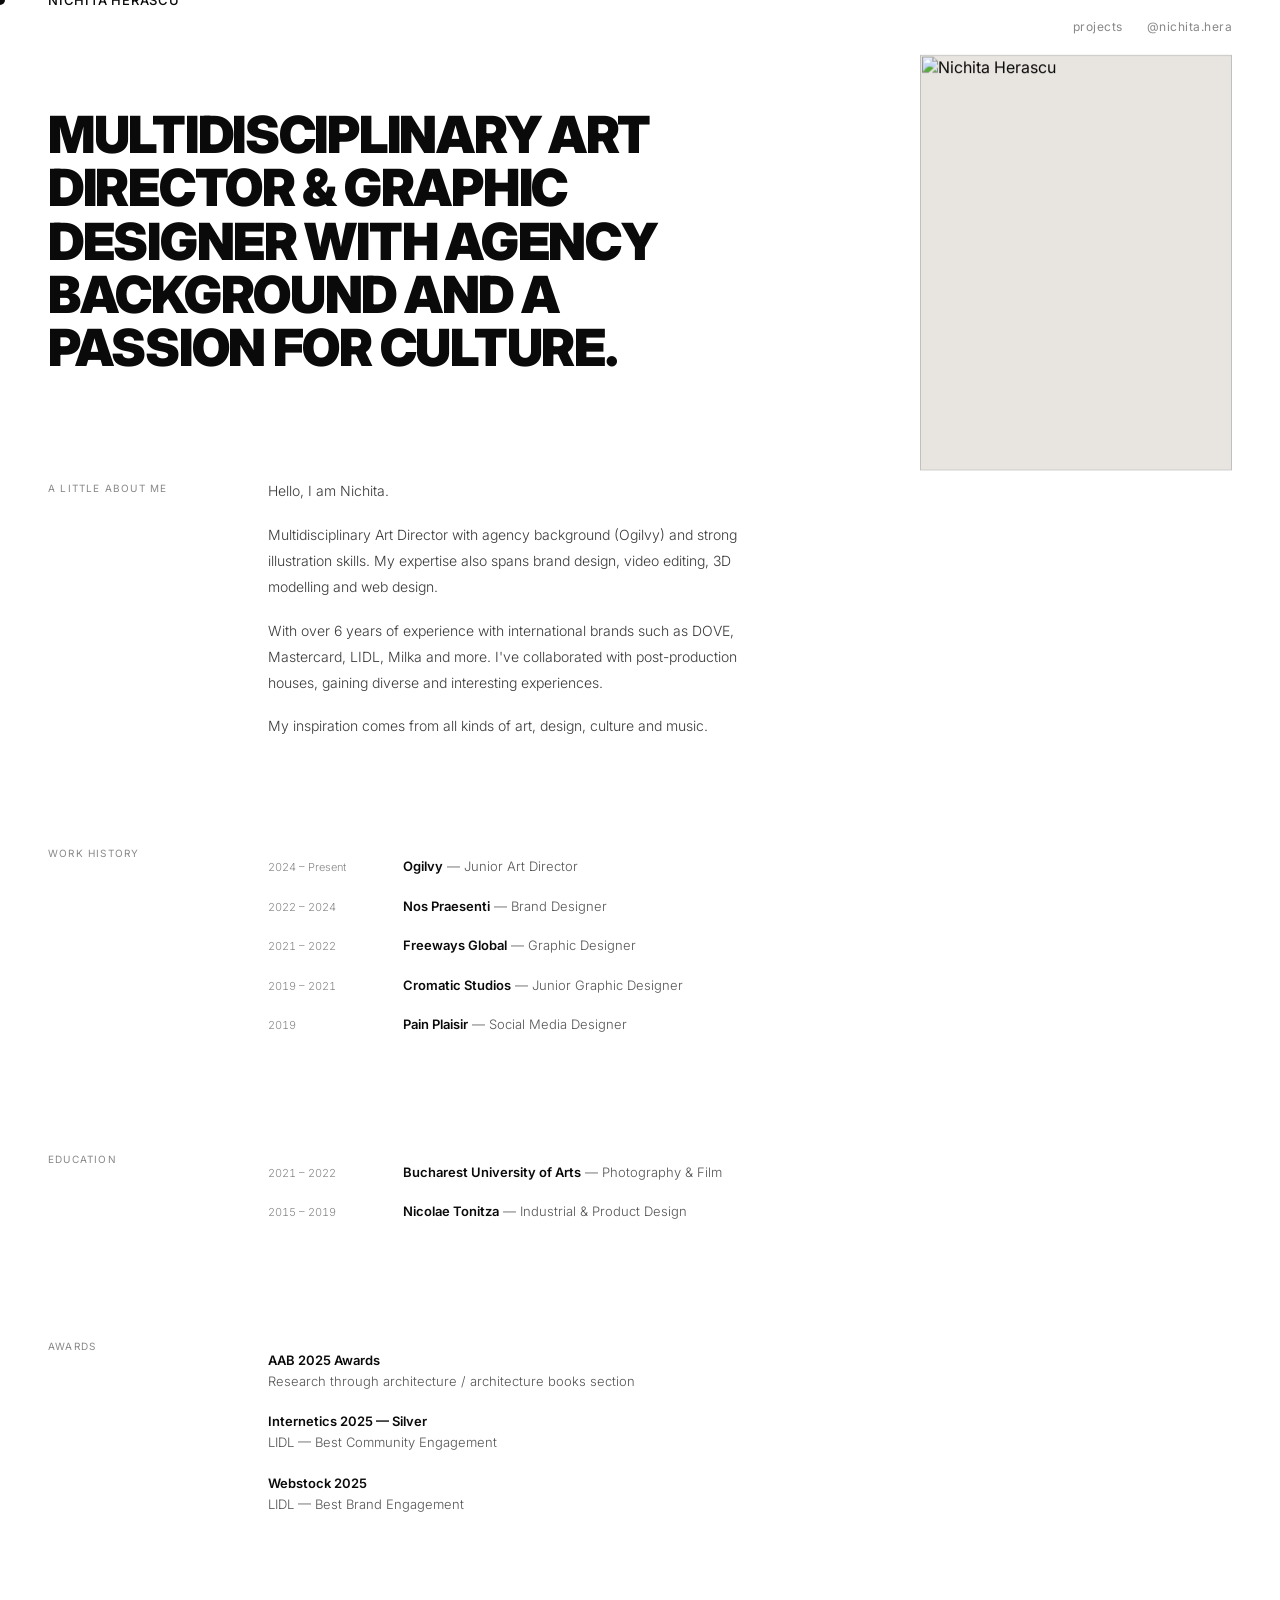
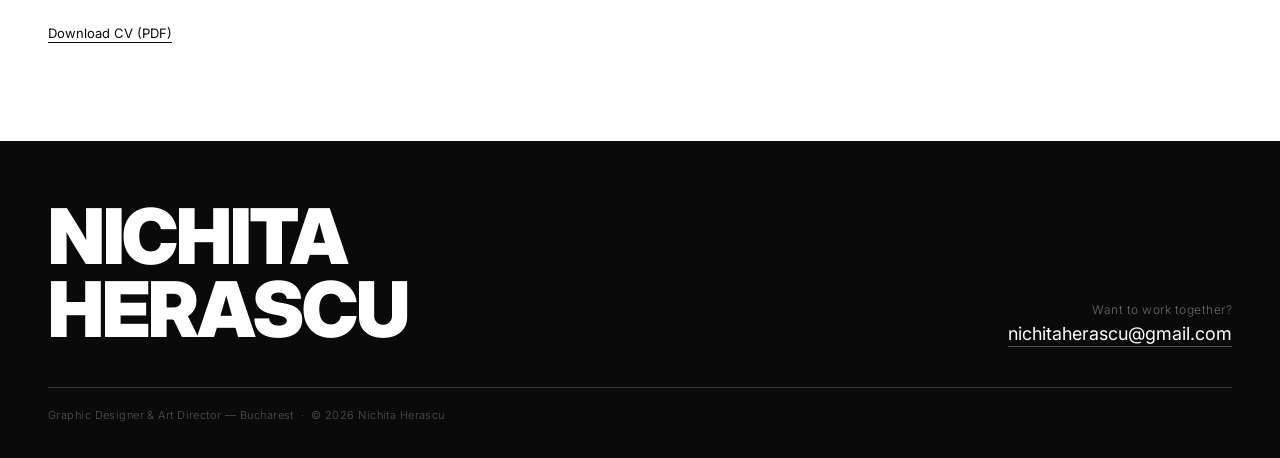
==== about.html @ a0d3afa1 "Contact Page" ====
<html lang="en" data-type="html" data-identifier="a4b5c6d7-e8f9-4a2b-8c3d-1e2f3a4b5c6d" data-title="about.html — Final" data-version="6" width="1200" height="800"><head>
    <meta charset="UTF-8">
    <meta name="viewport" content="width=device-width, initial-scale=1.0">
    <title>CV — Nichita Herascu</title>
    <meta name="description" content="Nichita Herascu — Art Director &amp; Graphic Designer based in Bucharest. Agency background at Ogilvy, with work for Dove, Mastercard, LIDL and Milka.">
    <link rel="preconnect" href="https://fonts.googleapis.com">
    <link rel="preconnect" href="https://fonts.gstatic.com" crossorigin="">
    <link href="https://fonts.googleapis.com/css2?family=Inter:wght@300..900&amp;display=swap" rel="stylesheet">
    <link rel="stylesheet" href="style.css">
    <script src="main.js" defer=""></script>
    <script src="about.js" defer=""></script>
    <style>
        html { background: #fff; }
        html, body { height: auto; overflow-x: hidden; background: #fff; }

        /* ── FONT OVERRIDE ────────────────
           Matches the new Inter-based index.html. If Inter gets
           promoted into style.css sitewide, delete this rule and the
           Google Fonts <link> above. If Nichita wants DM Sans back,
           swap both back — nothing else on this page depends on it. */
        body { font-family: 'Inter', system-ui, -apple-system, sans-serif; }

        /* ── Accessibility ───────────────── */
        .skip-link {
            position: absolute; left: -9999px; top: 0;
            background: var(--black); color: #fff;
            padding: 10px 16px; font-size: 13px; z-index: 200;
        }
        .skip-link:focus { left: 8px; top: 8px; }

        a:focus-visible, .skip-link:focus-visible {
            outline: 2px solid var(--black);
            outline-offset: 3px;
        }

        /* ── Nav ─────────────────────────── */
        .page-nav {
            position: fixed; top: 0; left: 0; right: 0;
            height: 52px; display: flex; align-items: center;
            justify-content: space-between; padding: 0 48px;
            background: #fff; z-index: 100;
        }
        .page-nav-logo {
            font-size: 13px; font-weight: 500; letter-spacing: .06em;
            text-transform: uppercase; color: var(--black);
            text-decoration: none; transition: opacity .2s;
        }
        .page-nav-logo:hover { opacity: .45; }
        .page-nav-right { display: flex; align-items: center; gap: 24px; }
        .page-nav-link {
            font-size: 12px; font-weight: 400; color: var(--gray);
            text-decoration: none; letter-spacing: .04em; transition: color .2s;
        }
        .page-nav-link:hover { color: var(--black); }
        .page-nav-ig {
            font-size: 12px; font-weight: 400; color: var(--gray);
            text-decoration: none; letter-spacing: .04em; transition: color .2s;
        }
        .page-nav-ig:hover { color: var(--black); }

        /* ── Layout ──────────────────────── */
        /* align-items: stretch is REQUIRED — the photo column must
           inherit the wrapper's full height or position: sticky on
           .photo-sticky has no track to travel along. */
        .about-wrap { padding-top: 52px; display: flex; align-items: stretch; }
        .about-main { flex: 1; min-width: 0; padding: 0 48px 100px; }

        /* ── Sticky photo ────────────────── */
        /* Was position: fixed — reverted to sticky so it (a) stops at
           the end of .about-wrap instead of floating over the footer,
           and (b) matches the .photo-sticky selector in about.js. */
        .about-photo-col {
            width: 360px; flex-shrink: 0;
            padding: 20px 48px 0 0;
        }
        .photo-sticky {
            position: sticky; top: 72px;
            width: 100%; will-change: transform;
        }
        .about-img {
            width: 100%; display: block;
            aspect-ratio: 3 / 4; object-fit: cover; object-position: top;
            background: #e8e4df;
        }

        /* ── Print-only contact header ───── */
        .print-head { display: none; }

        /* ── Hero ────────────────────────── */
        .about-hero { padding: 56px 0 52px; max-width: 680px; }
        .about-hero h1 {
            font-size: clamp(28px, 4vw, 54px); font-weight: 900;
            text-transform: uppercase; letter-spacing: -.025em;
            line-height: 1.04; color: var(--black);
        }

        /* ── Sections ────────────────────── */
        .a-section {
            display: grid; grid-template-columns: 180px 1fr;
            gap: 40px; padding: 52px 0;
            max-width: 700px;
        }
        .a-label {
            font-size: 10px; font-weight: 400; letter-spacing: .12em;
            text-transform: uppercase; color: var(--gray);
            padding-top: 4px; margin: 0;
        }
        .a-body p {
            font-size: 14px; font-weight: 300; color: #3a3a3a;
            line-height: 1.85; margin-bottom: 18px; max-width: 520px;
        }
        .a-body p:last-child { margin-bottom: 0; }

        /* ── History items ───────────────── */
        .hist-list { margin: 4px 0 0; padding: 0; list-style: none; }
        .hist-item {
            display: flex; gap: 20px; padding: 10px 0;
            font-size: 13px; font-weight: 300; color: var(--black);
            line-height: 1.5; align-items: baseline;
        }
        .hist-date {
            font-size: 11px; color: var(--gray);
            min-width: 115px; flex-shrink: 0;
            font-variant-numeric: tabular-nums;
        }
        .hist-detail strong { font-weight: 600; }
        .hist-detail .hist-role { color: #555; }

        /* ── Awards ──────────────────────── */
        .award-item {
            padding: 10px 0; font-size: 13px;
            font-weight: 300; color: var(--black); line-height: 1.6;
        }
        .award-item strong { font-weight: 600; display: block; }
        .award-item span { color: #555; }

        /* ── CV link ─────────────────────── */
        .cv-wrap { padding: 48px 0 0; max-width: 700px; }
        .cv-link {
            font-size: 13px; font-weight: 400; color: var(--black);
            text-decoration: underline; text-underline-offset: 4px; transition: opacity .2s;
        }
        .cv-link:hover { opacity: .5; }


        /* ═══════════════════════════════════
           RESPONSIVE
        ═══════════════════════════════════ */

        /* ── Tablet (≤ 1024px) ───────────── */
        @media (max-width: 1024px) {
            .about-main { padding: 0 32px 80px; }
            .about-photo-col { width: 300px; padding: 20px 32px 0 0; }
            .page-nav { padding: 0 32px; }
        }

        /* ── Mobile (≤ 768px) ────────────── */
        @media (max-width: 768px) {

            .page-nav { padding: 0 20px; }
            .page-nav-right { gap: 16px; }

            /* Hide portrait — too complex in single-column flow */
            .about-photo-col { display: none; }

            /* Stack to single column */
            .about-wrap { flex-direction: column; }
            .about-main { padding: 0 20px 72px; }

            /* Hero */
            .about-hero {
                padding: 36px 0 32px;
            }

            /* Sections: single column, label above body */
            .a-section {
                grid-template-columns: 1fr;
                gap: 10px;
                padding: 36px 0;
            }

            /* ── Body text: 16px minimum ── */
            .a-body p {
                font-size: 1rem;         /* 16px */
                line-height: 1.75;
                max-width: 100%;
            }

            .hist-item {
                font-size: 1rem;         /* 16px */
                gap: 14px;
                flex-wrap: wrap;
            }

            .award-item {
                font-size: 1rem;         /* 16px */
                padding: 12px 0;
            }

            .cv-link {
                font-size: 1rem;         /* 16px */
            }

            /* UI labels — secondary, fine below 16px */
            .hist-date  { font-size: 0.8125rem; min-width: 90px; } /* 13px */
            .a-label    { font-size: 0.6875rem; }                   /* 11px */
        }

        /* ── Small phones (≤ 480px) ──────── */
        @media (max-width: 480px) {
            .hist-item  { flex-direction: column; gap: 2px; }
            .hist-date  { min-width: unset; }
        }

        /* ── Reduced motion ──────────────── */
        @media (prefers-reduced-motion: reduce) {
            .photo-sticky { transform: none !important; }
            * { transition-duration: .01ms !important; }
        }


        /* ═══════════════════════════════════
           PRINT — it's a CV, people will ⌘P it
        ═══════════════════════════════════ */
        @media print {
            .page-nav, .site-footer, #cursor,
            .about-photo-col, .skip-link, .cv-wrap { display: none !important; }

            html, body { background: #fff; color: #000; }

            .about-wrap { display: block; padding-top: 0; }
            .about-main { padding: 0; }

            .print-head {
                display: block; margin: 0 0 20pt;
                padding-bottom: 10pt; border-bottom: 1px solid #000;
            }
            .print-head strong {
                display: block; font-size: 15pt;
                font-weight: 700; letter-spacing: -.01em;
            }
            .print-head span {
                display: block; font-size: 9.5pt;
                color: #333; margin-top: 3pt;
            }

            .about-hero { padding: 0 0 20pt; max-width: none; }
            .about-hero h1 { font-size: 19pt; line-height: 1.2; }

            .a-section {
                grid-template-columns: 100pt 1fr; gap: 18pt;
                padding: 12pt 0; max-width: none;
                break-inside: avoid; page-break-inside: avoid;
            }
            .a-label { font-size: 8pt; color: #555; }
            .a-body p, .hist-item, .award-item {
                font-size: 10pt; color: #000; line-height: 1.5;
            }
            .hist-date { color: #555; }
            a { color: #000; text-decoration: none; }
        }
    </style>
</head>
<body>

    <a href="#main" class="skip-link">Skip to content</a>

    <div id="cursor"></div>

    <nav class="page-nav">
        <a href="index.html" class="page-nav-logo">Nichita Herascu</a>
        <div class="page-nav-right">
            <a href="index.html" class="page-nav-link">projects</a>
            <a href="https://instagram.com/nichita.hera" target="_blank" rel="noopener noreferrer" class="page-nav-ig">@nichita.hera</a>
        </div>
    </nav>

    <div class="about-wrap">
        <main class="about-main" id="main">

            <p class="print-head">
                <strong>Nichita Herascu</strong>
                <span>Art Director &amp; Graphic Designer — Bucharest</span>
                <span>nichitaherascu@gmail.com &nbsp;·&nbsp; instagram.com/nichita.hera</span>
            </p>

            <div class="about-hero">
                <h1>Multidisciplinary art director &amp; graphic designer with agency background and a passion for culture.</h1>
            </div>

            <section class="a-section">
                <h2 class="a-label">A Little About Me</h2>
                <div class="a-body">
                    <p>Hello, I am Nichita.</p>
                    <p>Multidisciplinary Art Director with agency background (Ogilvy) and strong illustration skills. My expertise also spans brand design, video editing, 3D modelling and web design.</p>
                    <p>With over 6 years of experience with international brands such as DOVE, Mastercard, LIDL, Milka and more. I've collaborated with post-production houses, gaining diverse and interesting experiences.</p>
                    <p>My inspiration comes from all kinds of art, design, culture and music.</p>
                </div>
            </section>

            <section class="a-section">
                <h2 class="a-label">Work History</h2>
                <div class="a-body">
                    <ul class="hist-list">
                        <li class="hist-item"><span class="hist-date">2024 – Present</span><span class="hist-detail"><strong>Ogilvy</strong><span class="hist-role"> — Junior Art Director</span></span></li>
                        <li class="hist-item"><span class="hist-date">2022 – 2024</span><span class="hist-detail"><strong>Nos Praesenti</strong><span class="hist-role"> — Brand Designer</span></span></li>
                        <li class="hist-item"><span class="hist-date">2021 – 2022</span><span class="hist-detail"><strong>Freeways Global</strong><span class="hist-role"> — Graphic Designer</span></span></li>
                        <li class="hist-item"><span class="hist-date">2019 – 2021</span><span class="hist-detail"><strong>Cromatic Studios</strong><span class="hist-role"> — Junior Graphic Designer</span></span></li>
                        <li class="hist-item"><span class="hist-date">2019</span><span class="hist-detail"><strong>Pain Plaisir</strong><span class="hist-role"> — Social Media Designer</span></span></li>
                    </ul>
                </div>
            </section>

            <section class="a-section">
                <h2 class="a-label">Education</h2>
                <div class="a-body">
                    <ul class="hist-list">
                        <li class="hist-item"><span class="hist-date">2021 – 2022</span><span class="hist-detail"><strong>Bucharest University of Arts</strong><span class="hist-role"> — Photography &amp; Film</span></span></li>
                        <li class="hist-item"><span class="hist-date">2015 – 2019</span><span class="hist-detail"><strong>Nicolae Tonitza</strong><span class="hist-role"> — Industrial &amp; Product Design</span></span></li>
                    </ul>
                </div>
            </section>

            <section class="a-section">
                <h2 class="a-label">Awards</h2>
                <div class="a-body">
                    <ul class="hist-list">
                        <li class="award-item"><strong>AAB 2025 Awards</strong><span>Research through architecture / architecture books section</span></li>
                        <li class="award-item"><strong>Internetics 2025 — Silver</strong><span>LIDL — Best Community Engagement</span></li>
                        <li class="award-item"><strong>Webstock 2025</strong><span>LIDL — Best Brand Engagement</span></li>
                    </ul>
                </div>
            </section>

            <div class="cv-wrap">
                <a href="images/cv.pdf" class="cv-link" target="_blank" rel="noopener noreferrer">Download CV (PDF)</a>
            </div>

        </main>

        <div class="about-photo-col">
            <div class="photo-sticky" id="about-photo">
                <img data-src="Editorial portrait of a young man in his mid-twenties with short dark hair and a calm, direct gaze, seated against a plain warm off-white wall, wearing a simple dark shirt, soft natural window light from the left, shot on medium format, vertical 3:4 crop, in a restrained minimalist editorial style" alt="Nichita Herascu" class="about-img" width="312" height="416">
            </div>
        </div>
    </div>

    <footer class="site-footer">
        <div class="footer-top">
            <h2 class="footer-name">Nichita<br>Herascu</h2>
            <div class="footer-contact">
                <p class="footer-cta-text">Want to work together?</p>
                <a href="mailto:nichitaherascu@gmail.com" class="footer-email">nichitaherascu@gmail.com</a>
            </div>
        </div>
        <div class="footer-bottom">
            <p class="footer-copy">Graphic Designer &amp; Art Director — Bucharest &nbsp;·&nbsp; © 2026 Nichita Herascu</p>
        </div>
    </footer>


</body></html>
---- style.css ----
/* ═══════════════════════════════════════════════
   style.css — Nichita Herascu Portfolio
   Shared base styles & CSS custom properties
═══════════════════════════════════════════════ */

/* ── 1. Variables ────────────────────────────── */
:root {
    --black : #0a0a0a;
    --white : #ffffff;
    --gray  : #888888;
    --dim   : #333333;
    --red   : #cc2200;
    --pad   : 48px;
}

/* ── 2. Reset ────────────────────────────────── */
*, *::before, *::after {
    box-sizing: border-box;
    margin: 0;
    padding: 0;
}

html {
    -webkit-font-smoothing: antialiased;
    -moz-osx-font-smoothing: grayscale;
}

body {
    font-family: 'Inter', system-ui, sans-serif;
    background: var(--white);
    color: var(--black);
    opacity: 0;
    transition: opacity .32s ease;
}

a      { color: inherit; text-decoration: none; }
ul, ol { list-style: none; }
img    { display: block; max-width: 100%; }
button { font: inherit; background: none; border: none; }

/* ── 3. Custom cursor ────────────────────────── */
* { cursor: none !important; }

#cursor {
    position: fixed;
    top: 0; left: 0;
    width: 10px; height: 10px;
    background: var(--black);
    border-radius: 50%;
    pointer-events: none;
    z-index: 9999;
    transform: translate(-50%, -50%);
    transition:
      width      .25s ease,
      height     .25s ease,
      background .25s ease,
      border     .25s ease;
}

#cursor.hovered {
    width: 36px; height: 36px;
    background: transparent;
    border: 1.5px solid var(--black);
}

body.dark-slide #cursor         { background: var(--white); }
body.dark-slide #cursor.hovered { background: transparent; border-color: var(--white); }

/* ── 4. Entrance animations  [data-anim] ─────── */
[data-anim] {
    opacity: 0;
    transform: translateY(10px);
    transition: opacity .5s ease, transform .5s ease;
}
[data-anim].in {
    opacity: 1;
    transform: translateY(0);
}

/* ── 5. Logo mark (handwritten signature) ────── */
.nav-logo,
.page-nav-logo {
    display: inline-flex;
    align-items: center;
    line-height: 0;
    align-self: flex-start;
}

.nav-logo img,
.page-nav-logo img {
    width: auto;
    display: block;
    transition: opacity .2s ease, filter .3s ease;
}

.nav-logo img      { height: 32px; }
.page-nav-logo img { height: 16px; }

.nav-logo:hover img,
.page-nav-logo:hover img { opacity: .45; }

body.dark-slide .nav-logo img,
body.dark-slide .page-nav-logo img { filter: invert(1); }

/* ── 6. Footer ───────────────────────────────── */
.site-footer {
    background: var(--black);
    padding: 60px var(--pad) 36px;
    color: var(--white);
}

.footer-top {
    display: flex;
    justify-content: space-between;
    align-items: flex-end;
    padding-bottom: 40px;
    border-bottom: 1px solid var(--dim);
}

.footer-name {
    font-size: clamp(36px, 6vw, 80px);
    font-weight: 900;
    letter-spacing: -.03em;
    line-height: .95;
    text-transform: uppercase;
}

.footer-contact {
    display: flex;
    flex-direction: column;
    align-items: flex-end;
    gap: 6px;
}

.footer-cta-text {
    font-size: 12px;
    font-weight: 300;
    color: rgba(255,255,255,.4);
    letter-spacing: .04em;
}

.footer-email {
    font-size: 18px;
    font-weight: 400;
    color: var(--white);
    border-bottom: 1px solid rgba(255,255,255,.3);
    padding-bottom: 2px;
    transition: opacity .2s;
}
.footer-email:hover { opacity: .6; }

.footer-bottom { padding-top: 20px; }

.footer-copy {
    font-size: 11px;
    font-weight: 300;
    color: rgba(255,255,255,.3);
    letter-spacing: .04em;
}

/* ── 7. Responsive ───────────────────────────── */
@media (max-width: 768px) {
    :root { --pad: 20px; }

    .nav-logo img      { height: 28px; }
    .page-nav-logo img { height: 14px; }

    .site-footer { padding: 40px 20px 28px; }

    .footer-top {
      flex-direction: column;
      align-items: flex-start;
      gap: 20px;
      padding-bottom: 28px;
    }

    .footer-contact { align-items: flex-start; }

    .footer-email { font-size: 1rem; }
}
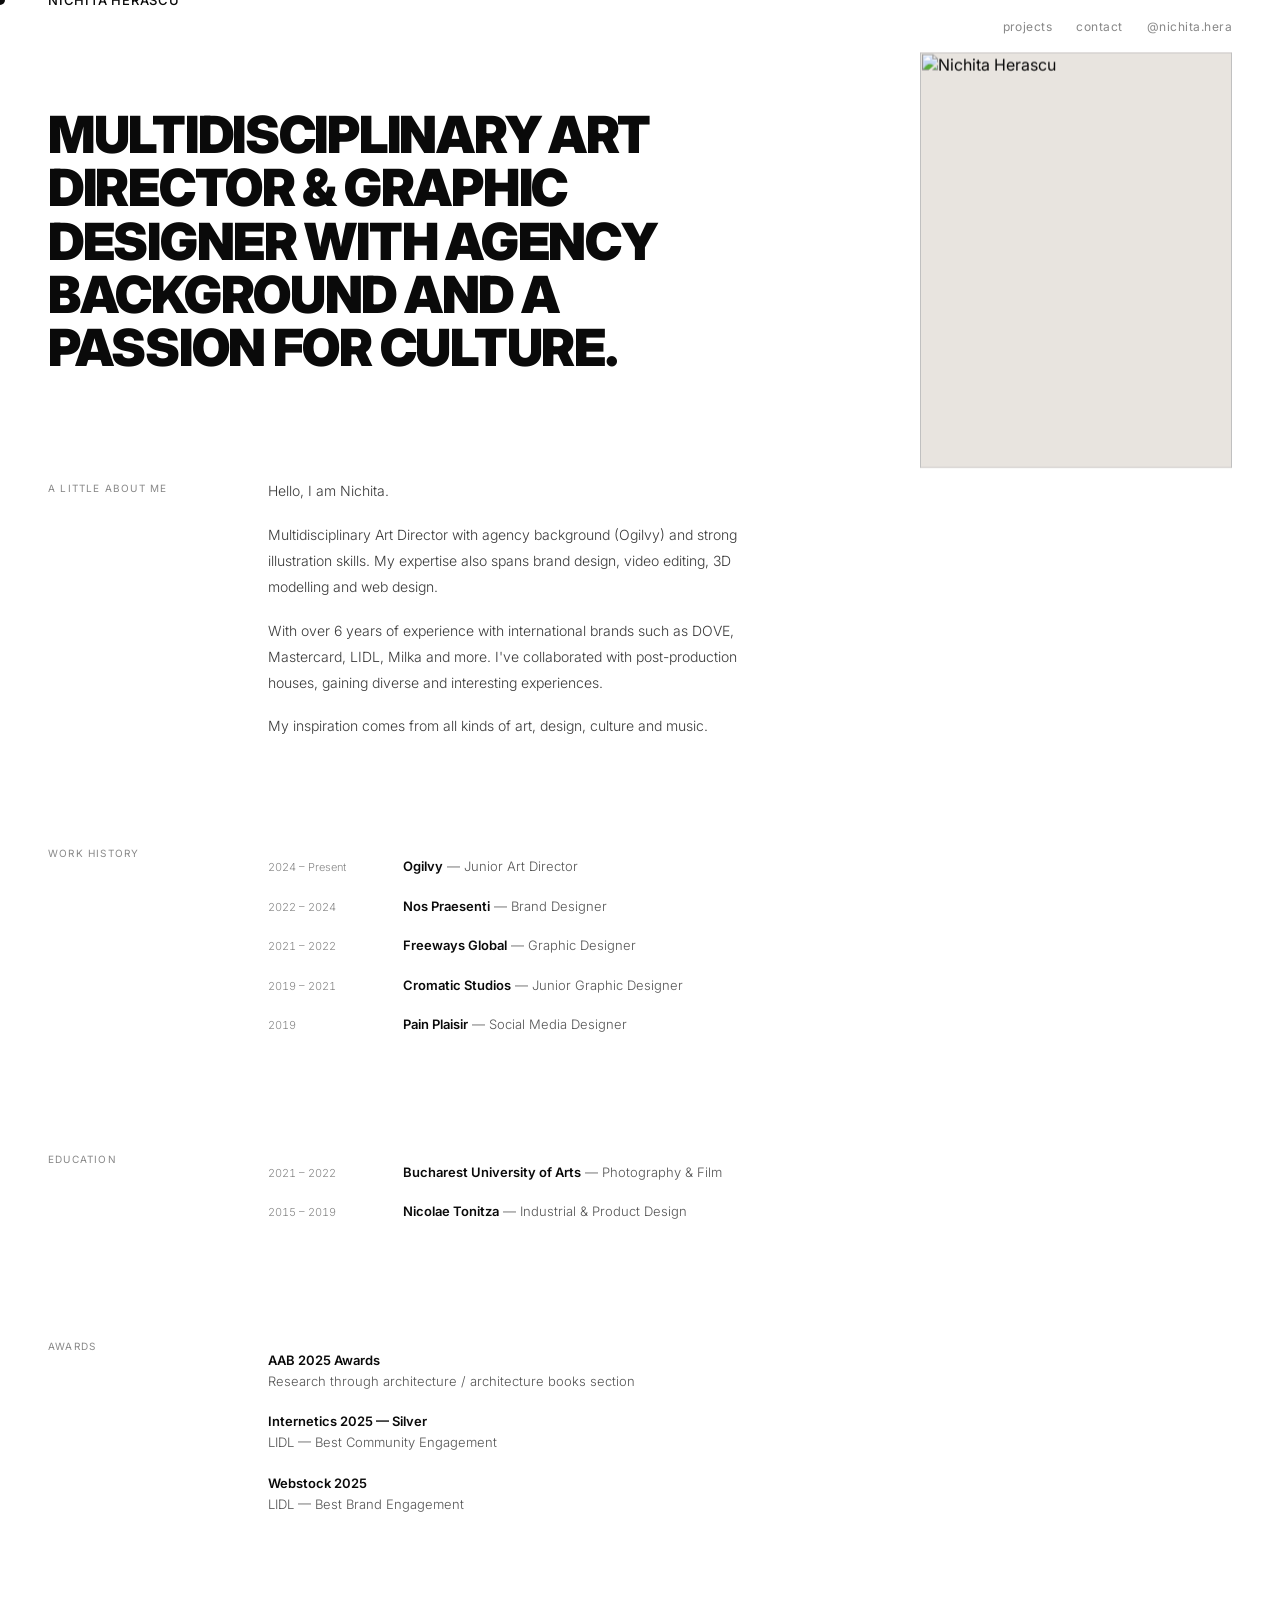
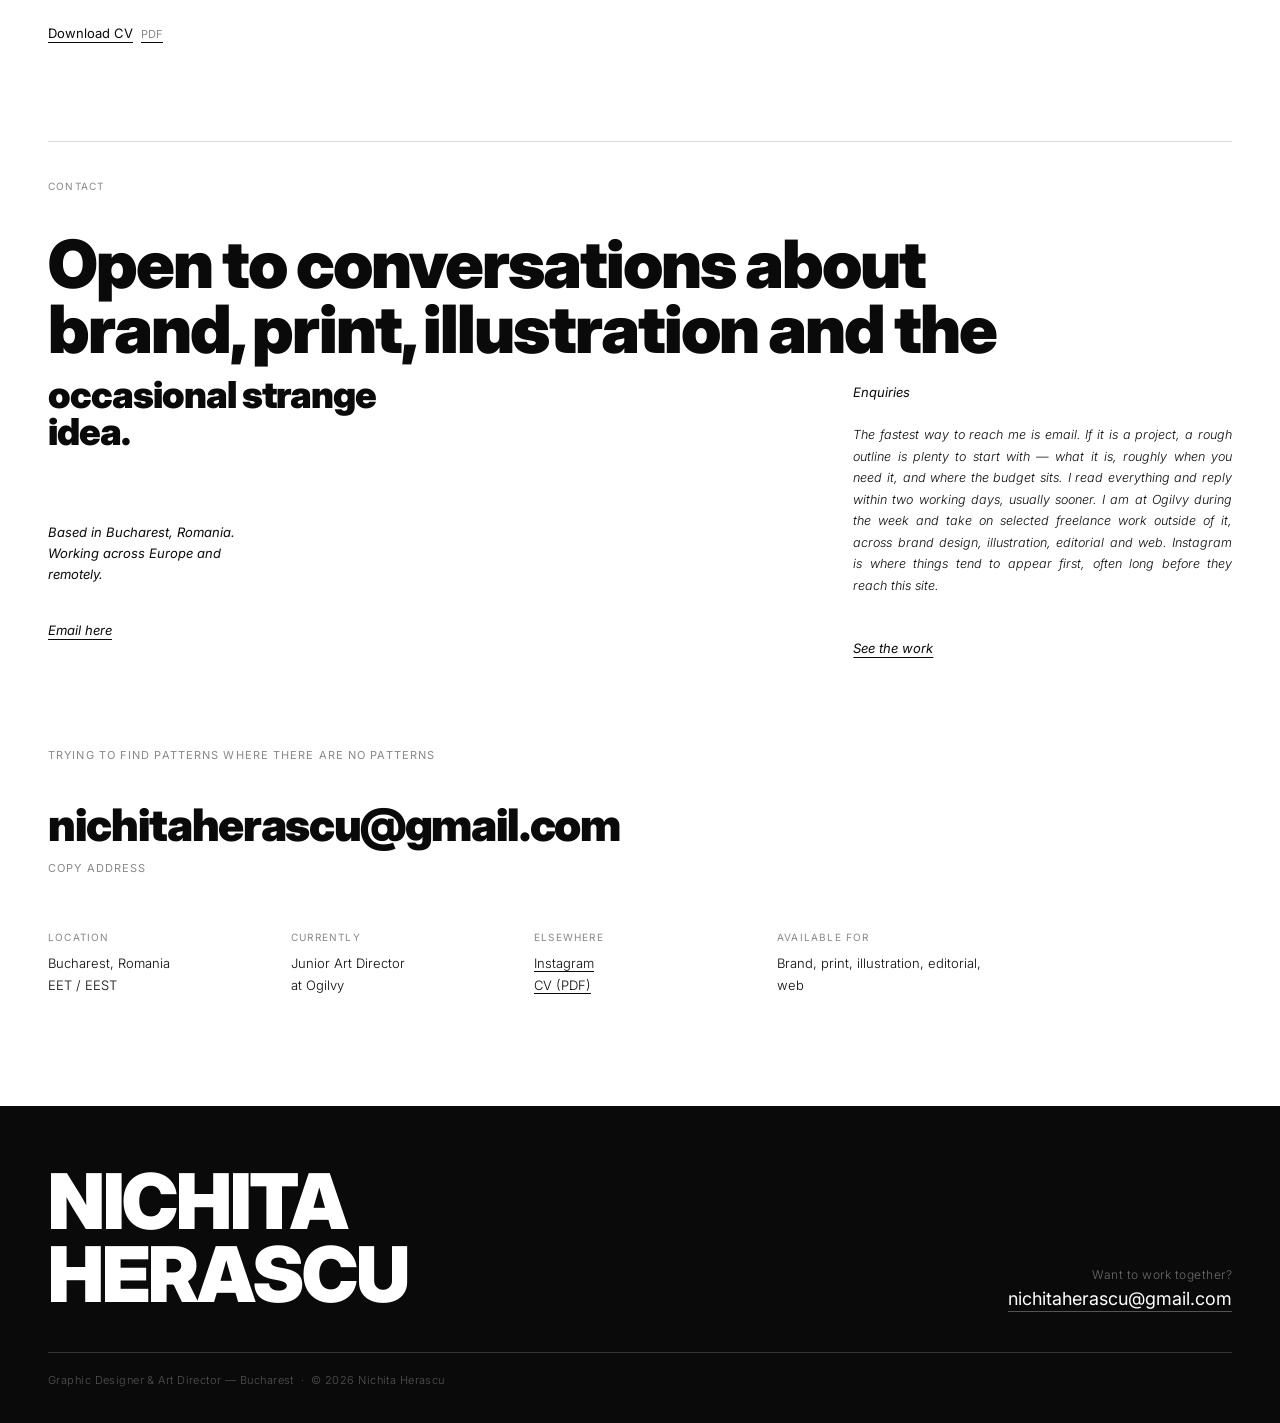
==== commit 62bcc879: "Update About" ====
--- a/about.html
+++ b/about.html
@@ -1,11 +1,13 @@
-<html lang="en" data-type="html" data-identifier="a4b5c6d7-e8f9-4a2b-8c3d-1e2f3a4b5c6d" data-title="about.html — Final" data-version="6" width="1200" height="800"><head>
+<html lang="en" data-type="html" data-identifier="a4b5c6d7-e8f9-4a2b-8c3d-1e2f3a4b5c6d" data-title="about.html — Final" data-version="7" width="1200" height="800">
+<head>
     <meta charset="UTF-8">
     <meta name="viewport" content="width=device-width, initial-scale=1.0">
     <title>CV — Nichita Herascu</title>
     <meta name="description" content="Nichita Herascu — Art Director &amp; Graphic Designer based in Bucharest. Agency background at Ogilvy, with work for Dove, Mastercard, LIDL and Milka.">
     <link rel="preconnect" href="https://fonts.googleapis.com">
     <link rel="preconnect" href="https://fonts.gstatic.com" crossorigin="">
-    <link href="https://fonts.googleapis.com/css2?family=Inter:wght@300..900&amp;display=swap" rel="stylesheet">
+    <!-- Italic 300–500 added for the contact section's editorial side-columns -->
+    <link href="https://fonts.googleapis.com/css2?family=Inter:ital,wght@0,300..900;1,300..500&amp;display=swap" rel="stylesheet">
     <link rel="stylesheet" href="style.css">
     <script src="main.js" defer=""></script>
     <script src="about.js" defer=""></script>
@@ -20,6 +22,9 @@
            swap both back — nothing else on this page depends on it. */
         body { font-family: 'Inter', system-ui, -apple-system, sans-serif; }
 
+        /* Smooth in-page scroll to #contact (guarded below) */
+        html { scroll-behavior: smooth; }
+
         /* ── Accessibility ───────────────── */
         .skip-link {
             position: absolute; left: -9999px; top: 0;
@@ -28,7 +33,7 @@
         }
         .skip-link:focus { left: 8px; top: 8px; }
 
-        a:focus-visible, .skip-link:focus-visible {
+        a:focus-visible, .skip-link:focus-visible, button:focus-visible {
             outline: 2px solid var(--black);
             outline-offset: 3px;
         }
@@ -141,6 +146,138 @@
             text-decoration: underline; text-underline-offset: 4px; transition: opacity .2s;
         }
         .cv-link:hover { opacity: .5; }
+        .cv-meta {
+            font-size: 11px; color: var(--gray); text-decoration: none;
+            margin-left: 8px; font-variant-numeric: tabular-nums;
+        }
+
+
+        /* ═══════════════════════════════════
+           CONTACT SECTION
+           Replaces the deleted contact.html. Sits outside
+           .about-wrap so it can run full-bleed — the photo column
+           and its sticky track both end above it.
+        ═══════════════════════════════════ */
+
+        .c-contact {
+            padding: 0 48px 110px;
+            scroll-margin-top: 72px;   /* clears the fixed 52px nav */
+        }
+        .c-inner {
+            border-top: 1px solid rgba(138,138,138,.32);
+            padding-top: 34px;
+        }
+
+        /* ── Editorial grid ──────────────── */
+        /* Columns 5–8 are left empty where the reference places its
+           portrait — the page already has one, and a second would
+           compete. To add a work image, drop it into
+           grid-column: 5 / 9; grid-row: 2. */
+        .c-grid {
+            display: grid; grid-template-columns: repeat(12, 1fr);
+            column-gap: 24px; padding-top: 40px;
+        }
+        .c-head {
+            grid-column: 1 / -1; grid-row: 1;
+            margin: 0;
+            font-size: clamp(30px, 5.2vw, 72px);
+            font-weight: 900; letter-spacing: -.03em;
+            line-height: .98; color: var(--black);
+            text-wrap: balance;
+        }
+        /* The headline's tail drops into a narrow left measure — the
+           key move from the reference layout. */
+        .c-tail {
+            grid-column: 1 / 5; grid-row: 2;
+            margin: 0; padding-top: 14px;
+            font-size: clamp(22px, 2.9vw, 40px);
+            font-weight: 900; letter-spacing: -.028em;
+            line-height: 1.0; color: var(--black);
+        }
+        .c-aside-l {
+            grid-column: 1 / 5; grid-row: 3;
+            padding-top: 54px;
+        }
+        .c-cap {
+            margin: 0; font-size: 13px; font-style: italic;
+            font-weight: 400; line-height: 1.6;
+            color: var(--black); max-width: 230px;
+        }
+        .c-inline-link {
+            display: inline-block; margin-top: 38px;
+            font-size: 13px; font-style: italic; color: var(--black);
+            text-decoration: underline; text-underline-offset: 4px;
+            transition: color .2s;
+        }
+        .c-inline-link:hover { color: var(--red, #e63329); }
+
+        /* Justified italic column — the reference's "Article" block.
+           hyphens: auto prevents the rivers of white space it has. */
+        .c-aside-r {
+            grid-column: 9 / 13; grid-row: 2 / 4;
+            padding-top: 22px;
+            display: flex; flex-direction: column;
+        }
+        .c-aside-label {
+            margin: 0 0 24px; font-size: 13px;
+            font-style: italic; color: var(--black);
+        }
+        .c-just {
+            margin: 0; font-size: 12.5px; font-style: italic;
+            font-weight: 300; line-height: 1.72; color: var(--black);
+            text-align: justify; hyphens: auto; -webkit-hyphens: auto;
+        }
+        .c-more {
+            margin-top: auto; padding-top: 44px;
+            font-size: 13px; font-style: italic; color: var(--black);
+            text-decoration: underline; text-underline-offset: 4px;
+            transition: color .2s;
+        }
+        .c-more:hover { color: var(--red, #e63329); }
+
+        /* ── Direct band ─────────────────── */
+        .c-direct { padding-top: 92px; }
+        .c-motto {
+            margin: 0 0 40px; font-size: 11px;
+            letter-spacing: .1em; text-transform: uppercase;
+            color: var(--gray);
+        }
+        .c-email-line {
+            display: inline-block; margin: 0 0 12px;
+            font-size: clamp(22px, 3.5vw, 48px);
+            font-weight: 900; letter-spacing: -.03em;
+            line-height: 1.05; color: var(--black);
+            text-decoration: none; transition: color .2s;
+            word-break: break-word;
+        }
+        .c-email-line:hover { color: var(--red, #e63329); }
+        .c-copy-btn {
+            display: block; margin: 0 0 56px; padding: 0;
+            background: none; border: 0; cursor: pointer;
+            font-family: inherit; font-size: 11px;
+            letter-spacing: .1em; text-transform: uppercase;
+            color: var(--gray); transition: color .2s;
+        }
+        .c-copy-btn:hover { color: var(--black); }
+
+        .c-meta-grid {
+            display: grid; grid-template-columns: repeat(4, 1fr);
+            gap: 32px; max-width: 940px;
+        }
+        .c-meta h3 {
+            margin: 0 0 10px; font-size: 10px; font-weight: 400;
+            letter-spacing: .12em; text-transform: uppercase;
+            color: var(--gray);
+        }
+        .c-meta p {
+            margin: 0; font-size: 13px; font-weight: 300;
+            line-height: 1.65; color: var(--black);
+        }
+        .c-meta a {
+            color: var(--black); text-decoration: underline;
+            text-underline-offset: 3px; transition: color .2s;
+        }
+        .c-meta a:hover { color: var(--red, #e63329); }
 
 
         /* ═══════════════════════════════════
@@ -152,6 +289,27 @@
             .about-main { padding: 0 32px 80px; }
             .about-photo-col { width: 300px; padding: 20px 32px 0 0; }
             .page-nav { padding: 0 32px; }
+            .c-contact { padding: 0 32px 90px; }
+            .c-tail, .c-aside-l { grid-column: 1 / 6; }
+            .c-aside-r { grid-column: 9 / 13; }
+            .c-meta-grid { grid-template-columns: repeat(2, 1fr); gap: 28px; }
+        }
+
+        /* ── Editorial overlap collapse (≤ 900px) ──
+           The three-column arrangement stops being legible before the
+           standard mobile breakpoint, so it flattens earlier. */
+        @media (max-width: 900px) {
+            .c-grid { grid-template-columns: 1fr; }
+            .c-head, .c-tail, .c-aside-l, .c-aside-r {
+                grid-column: 1 / -1; grid-row: auto;
+            }
+            .c-aside-l { padding-top: 34px; }
+            .c-cap { max-width: 100%; }
+            .c-inline-link { margin-top: 20px; }
+            .c-aside-r { padding-top: 46px; }
+            .c-aside-label { margin-bottom: 14px; }
+            .c-more { margin-top: 0; padding-top: 26px; }
+            .c-direct { padding-top: 64px; }
         }
 
         /* ── Mobile (≤ 768px) ────────────── */
@@ -204,6 +362,14 @@
             /* UI labels — secondary, fine below 16px */
             .hist-date  { font-size: 0.8125rem; min-width: 90px; } /* 13px */
             .a-label    { font-size: 0.6875rem; }                   /* 11px */
+
+            /* Contact */
+            .c-contact { padding: 0 20px 72px; }
+            .c-cap, .c-just, .c-inline-link,
+            .c-more, .c-aside-label, .c-meta p { font-size: 1rem; }
+            /* Justification is unreadable in a narrow measure */
+            .c-just { line-height: 1.7; text-align: left; hyphens: manual; }
+            .c-meta-grid { grid-template-columns: 1fr; gap: 26px; }
         }
 
         /* ── Small phones (≤ 480px) ──────── */
@@ -214,6 +380,7 @@
 
         /* ── Reduced motion ──────────────── */
         @media (prefers-reduced-motion: reduce) {
+            html { scroll-behavior: auto; }
             .photo-sticky { transform: none !important; }
             * { transition-duration: .01ms !important; }
         }
@@ -224,7 +391,8 @@
         ═══════════════════════════════════ */
         @media print {
             .page-nav, .site-footer, #cursor,
-            .about-photo-col, .skip-link, .cv-wrap { display: none !important; }
+            .about-photo-col, .skip-link, .cv-wrap,
+            .c-contact { display: none !important; }
 
             html, body { background: #fff; color: #000; }
 
@@ -271,6 +439,7 @@
         <a href="index.html" class="page-nav-logo">Nichita Herascu</a>
         <div class="page-nav-right">
             <a href="index.html" class="page-nav-link">projects</a>
+            <a href="#contact" class="page-nav-link">contact</a>
             <a href="https://instagram.com/nichita.hera" target="_blank" rel="noopener noreferrer" class="page-nav-ig">@nichita.hera</a>
         </div>
     </nav>
@@ -333,7 +502,7 @@
             </section>
 
             <div class="cv-wrap">
-                <a href="images/cv.pdf" class="cv-link" target="_blank" rel="noopener noreferrer">Download CV (PDF)</a>
+                <a href="images/cv.pdf" class="cv-link" type="application/pdf" target="_blank" rel="noopener noreferrer">Download CV<span class="cv-meta">PDF</span></a>
             </div>
 
         </main>
@@ -344,6 +513,55 @@
             </div>
         </div>
     </div>
+
+    <!-- ═══ CONTACT ═══ replaces the deleted contact.html ═══ -->
+    <section class="c-contact" id="contact" aria-labelledby="c-head">
+        <div class="c-inner">
+            <p class="a-label">Contact</p>
+
+            <div class="c-grid">
+                <h2 class="c-head" id="c-head">Open to conversations about brand, print, illustration and the</h2>
+                <p class="c-tail" id="c-tail">occasional strange idea.</p>
+
+                <div class="c-aside-l">
+                    <p class="c-cap" id="c-cap">Based in Bucharest, Romania. Working across Europe and remotely.</p>
+                    <a href="mailto:nichitaherascu@gmail.com" class="c-inline-link">Email here</a>
+                </div>
+
+                <div class="c-aside-r">
+                    <p class="c-aside-label" id="c-aside-label">Enquiries</p>
+                    <p class="c-just" id="c-just">The fastest way to reach me is email. If it is a project, a rough outline is plenty to start with — what it is, roughly when you need it, and where the budget sits. I read everything and reply within two working days, usually sooner. I am at Ogilvy during the week and take on selected freelance work outside of it, across brand design, illustration, editorial and web. Instagram is where things tend to appear first, often long before they reach this site.</p>
+                    <a href="index.html" class="c-more">See the work</a>
+                </div>
+            </div>
+
+            <div class="c-direct">
+                <p class="c-motto" id="c-motto">Trying to find patterns where there are no patterns</p>
+
+                <a href="mailto:nichitaherascu@gmail.com" class="c-email-line" id="c-email">nichitaherascu@gmail.com</a>
+                <button type="button" class="c-copy-btn" id="c-copy" data-email="nichitaherascu@gmail.com">Copy address</button>
+
+                <div class="c-meta-grid">
+                    <div class="c-meta">
+                        <h3 id="c-m1">Location</h3>
+                        <p id="c-p1">Bucharest, Romania<br>EET / EEST</p>
+                    </div>
+                    <div class="c-meta">
+                        <h3 id="c-m2">Currently</h3>
+                        <p id="c-p2">Junior Art Director<br>at Ogilvy</p>
+                    </div>
+                    <div class="c-meta">
+                        <h3 id="c-m3">Elsewhere</h3>
+                        <p id="c-p3"><a href="https://instagram.com/nichita.hera" target="_blank" rel="noopener noreferrer">Instagram</a><br><a href="images/cv.pdf" target="_blank" rel="noopener noreferrer">CV (PDF)</a></p>
+                    </div>
+                    <div class="c-meta">
+                        <h3 id="c-m4">Available for</h3>
+                        <p id="c-p4">Brand, print, illustration, editorial, web</p>
+                    </div>
+                </div>
+            </div>
+        </div>
+    </section>
 
     <footer class="site-footer">
         <div class="footer-top">
@@ -358,5 +576,4 @@
         </div>
     </footer>
 
-
 </body></html>
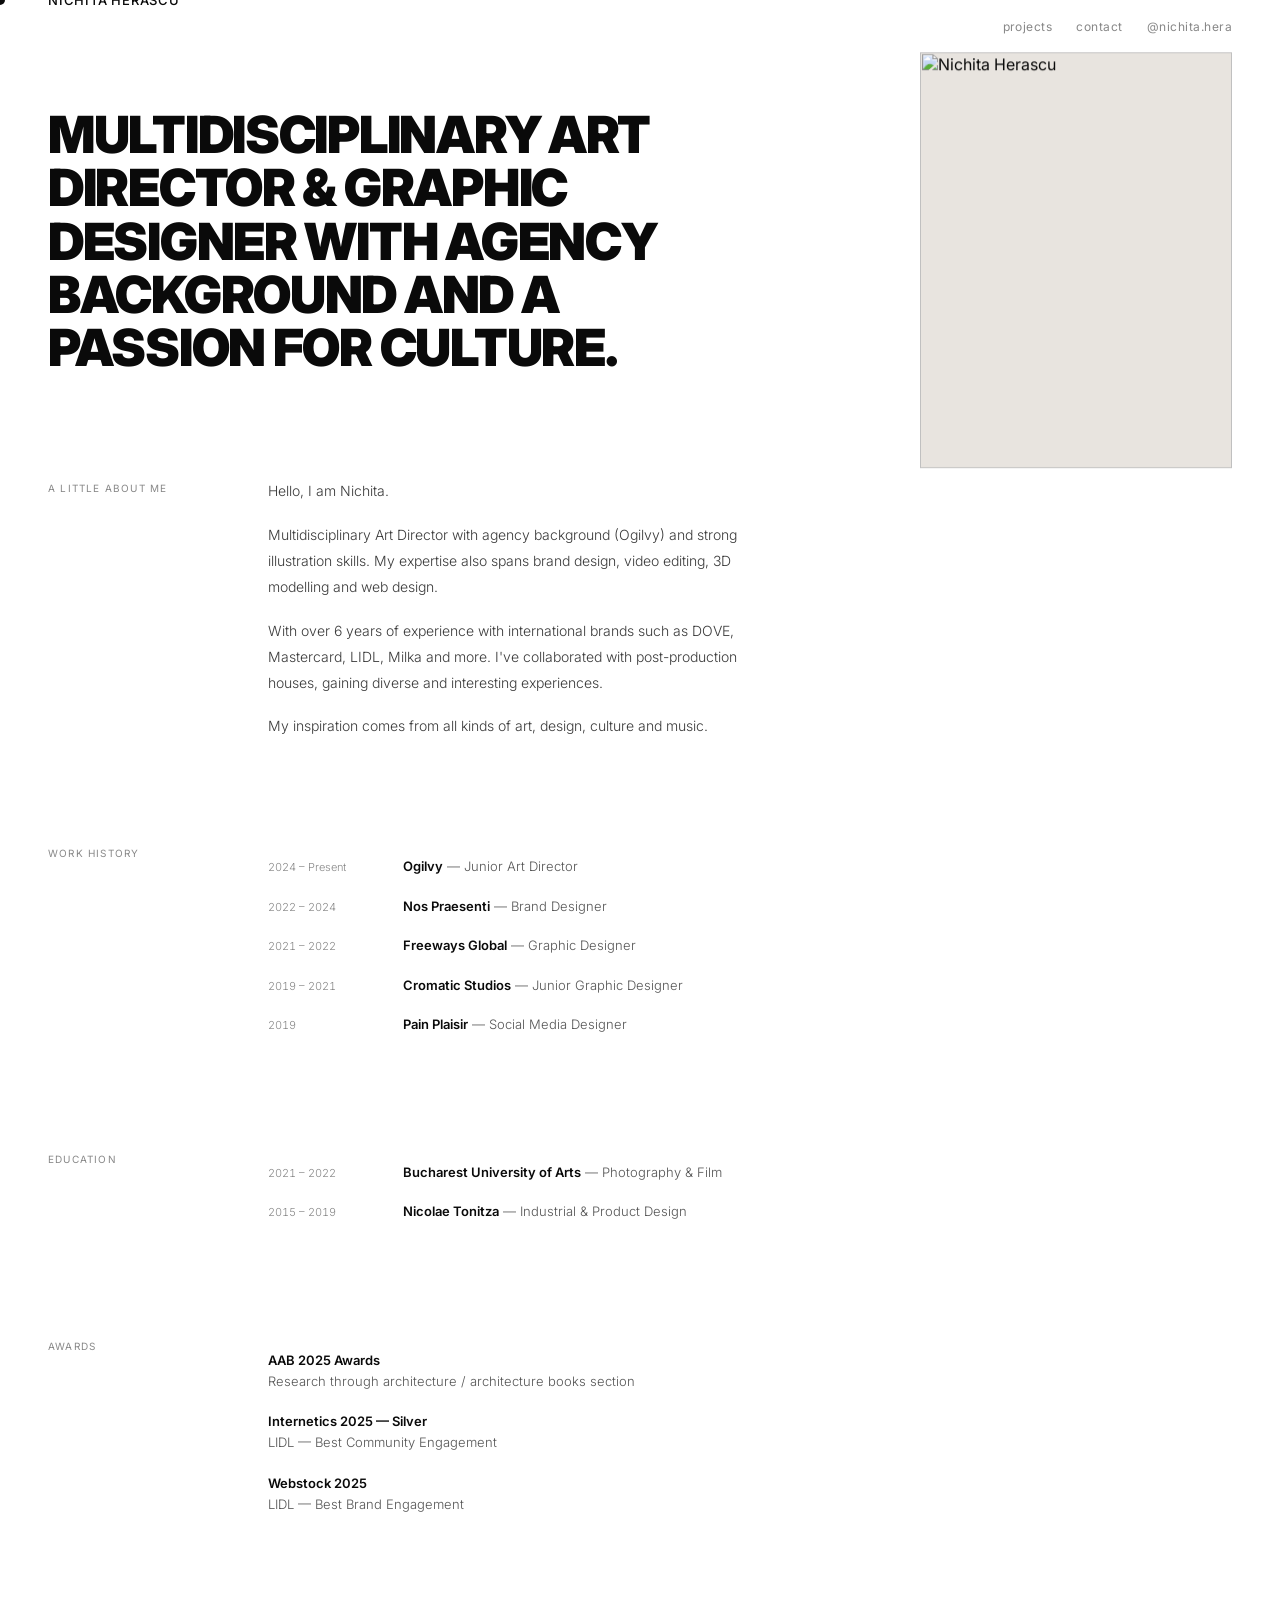
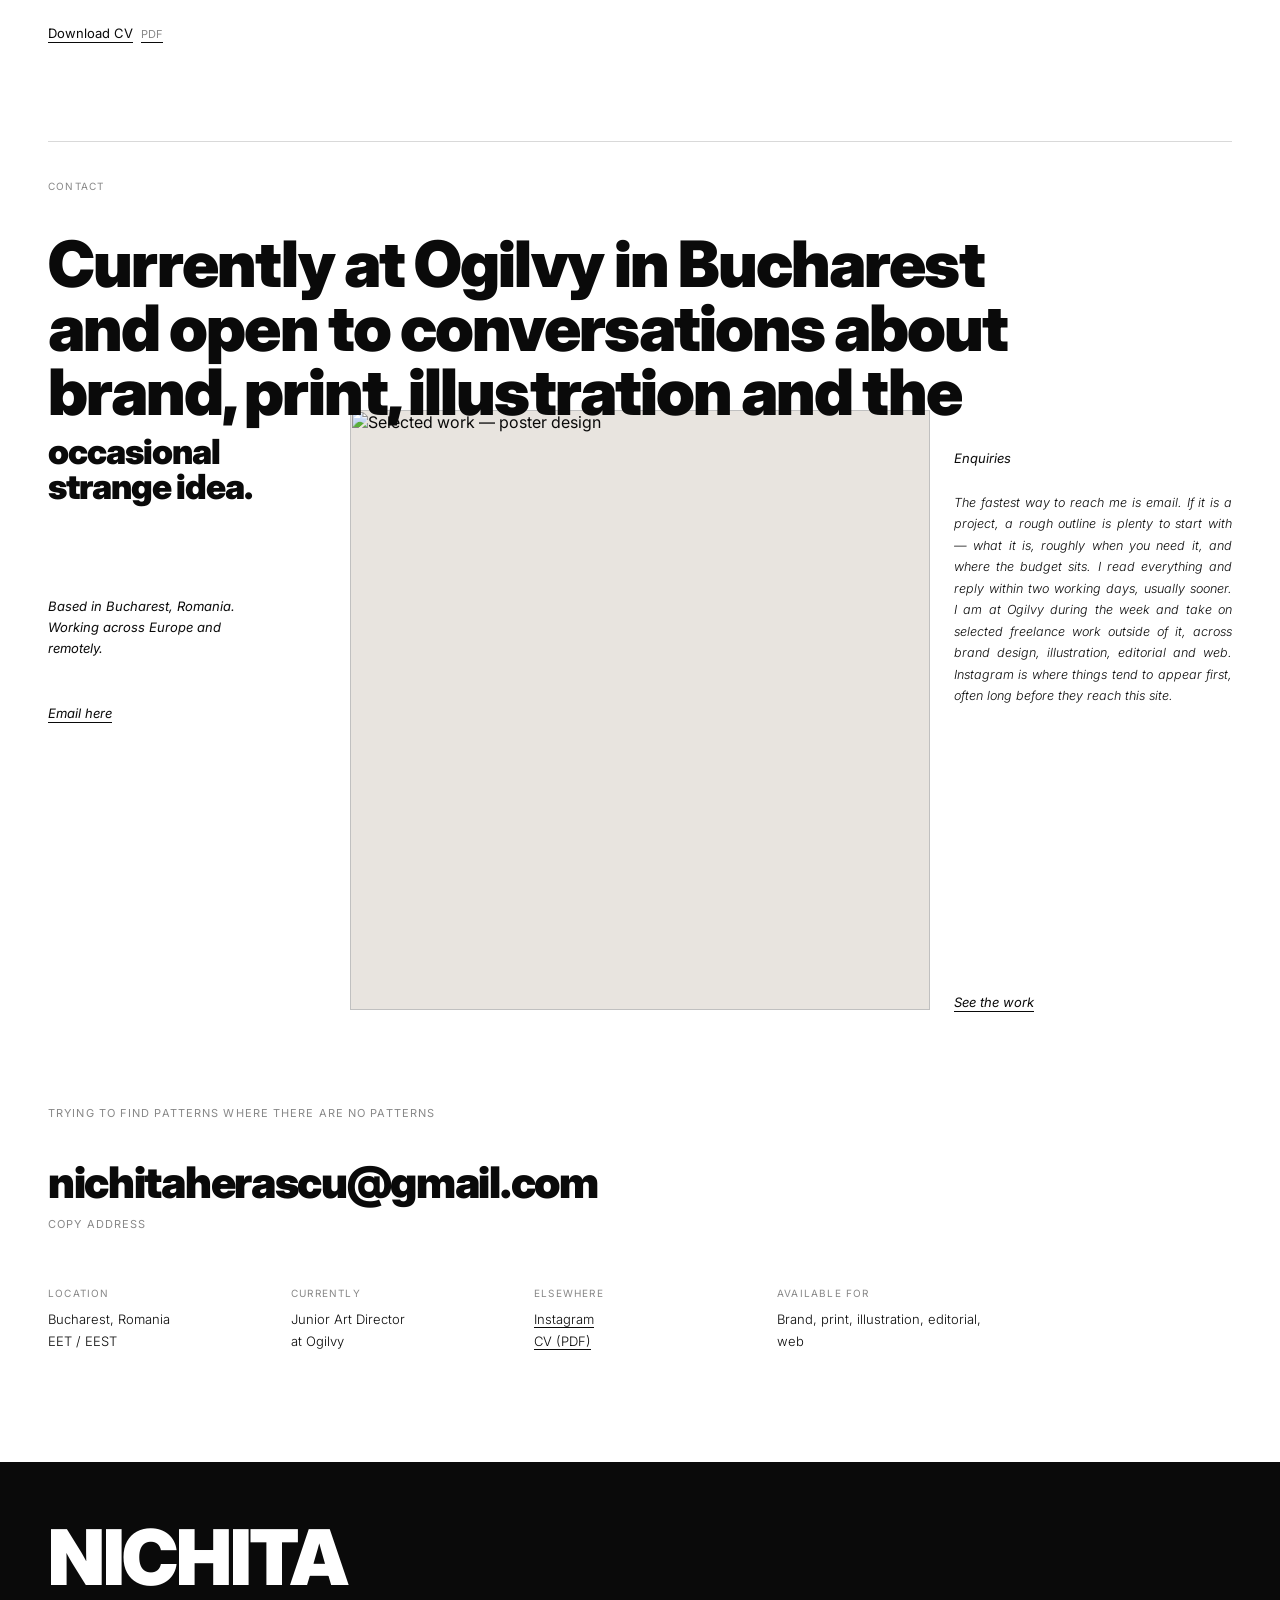
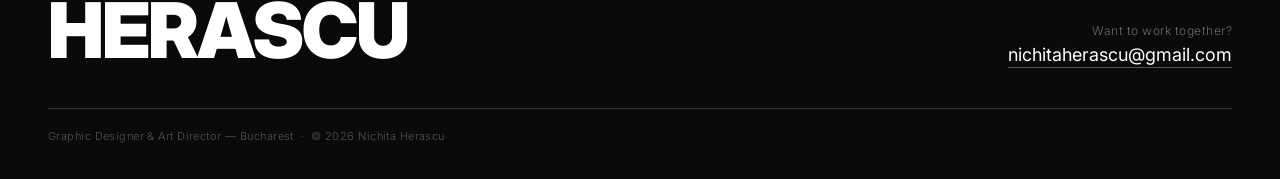
==== commit 24dbaefd: "About Bug Upadate Layout" ====
--- a/about.html
+++ b/about.html
@@ -1,4 +1,4 @@
-<html lang="en" data-type="html" data-identifier="a4b5c6d7-e8f9-4a2b-8c3d-1e2f3a4b5c6d" data-title="about.html — Final" data-version="7" width="1200" height="800">
+<html lang="en" data-type="html" data-identifier="a4b5c6d7-e8f9-4a2b-8c3d-1e2f3a4b5c6d" data-title="about.html — Final" data-version="9" width="1200" height="800" imagemodel="imagen-4">
 <head>
     <meta charset="UTF-8">
     <meta name="viewport" content="width=device-width, initial-scale=1.0">
@@ -6,35 +6,43 @@
     <meta name="description" content="Nichita Herascu — Art Director &amp; Graphic Designer based in Bucharest. Agency background at Ogilvy, with work for Dove, Mastercard, LIDL and Milka.">
     <link rel="preconnect" href="https://fonts.googleapis.com">
     <link rel="preconnect" href="https://fonts.gstatic.com" crossorigin="">
-    <!-- Italic 300–500 added for the contact section's editorial side-columns -->
     <link href="https://fonts.googleapis.com/css2?family=Inter:ital,wght@0,300..900;1,300..500&amp;display=swap" rel="stylesheet">
     <link rel="stylesheet" href="style.css">
     <script src="main.js" defer=""></script>
     <script src="about.js" defer=""></script>
     <style>
+        /* ── CRITICAL: overflow-x ─────────
+           overflow-x: hidden on html/body turns the body into a
+           scroll container, which SILENTLY DISABLES position: sticky
+           on every descendant — including .photo-sticky below.
+           overflow-x: clip prevents horizontal scroll WITHOUT
+           creating a scroll container. Do not change this back. */
         html { background: #fff; }
-        html, body { height: auto; overflow-x: hidden; background: #fff; }
+        html, body {
+            height: auto;
+            background: #fff;
+            overflow-x: hidden;   /* fallback for Safari < 16 */
+            overflow-x: clip;     /* preferred — keeps sticky alive */
+        }
 
         /* ── FONT OVERRIDE ────────────────
            Matches the new Inter-based index.html. If Inter gets
            promoted into style.css sitewide, delete this rule and the
-           Google Fonts <link> above. If Nichita wants DM Sans back,
-           swap both back — nothing else on this page depends on it. */
+           Google Fonts <link> above. */
         body { font-family: 'Inter', system-ui, -apple-system, sans-serif; }
 
-        /* Smooth in-page scroll to #contact (guarded below) */
         html { scroll-behavior: smooth; }
 
         /* ── Accessibility ───────────────── */
         .skip-link {
             position: absolute; left: -9999px; top: 0;
-            background: var(--black); color: #fff;
+            background: var(--black, #111); color: #fff;
             padding: 10px 16px; font-size: 13px; z-index: 200;
         }
         .skip-link:focus { left: 8px; top: 8px; }
 
         a:focus-visible, .skip-link:focus-visible, button:focus-visible {
-            outline: 2px solid var(--black);
+            outline: 2px solid var(--black, #111);
             outline-offset: 3px;
         }
 
@@ -47,21 +55,21 @@
         }
         .page-nav-logo {
             font-size: 13px; font-weight: 500; letter-spacing: .06em;
-            text-transform: uppercase; color: var(--black);
+            text-transform: uppercase; color: var(--black, #111);
             text-decoration: none; transition: opacity .2s;
         }
         .page-nav-logo:hover { opacity: .45; }
         .page-nav-right { display: flex; align-items: center; gap: 24px; }
         .page-nav-link {
-            font-size: 12px; font-weight: 400; color: var(--gray);
+            font-size: 12px; font-weight: 400; color: var(--gray, #8a8a8a);
             text-decoration: none; letter-spacing: .04em; transition: color .2s;
         }
-        .page-nav-link:hover { color: var(--black); }
+        .page-nav-link:hover { color: var(--black, #111); }
         .page-nav-ig {
-            font-size: 12px; font-weight: 400; color: var(--gray);
+            font-size: 12px; font-weight: 400; color: var(--gray, #8a8a8a);
             text-decoration: none; letter-spacing: .04em; transition: color .2s;
         }
-        .page-nav-ig:hover { color: var(--black); }
+        .page-nav-ig:hover { color: var(--black, #111); }
 
         /* ── Layout ──────────────────────── */
         /* align-items: stretch is REQUIRED — the photo column must
@@ -71,9 +79,6 @@
         .about-main { flex: 1; min-width: 0; padding: 0 48px 100px; }
 
         /* ── Sticky photo ────────────────── */
-        /* Was position: fixed — reverted to sticky so it (a) stops at
-           the end of .about-wrap instead of floating over the footer,
-           and (b) matches the .photo-sticky selector in about.js. */
         .about-photo-col {
             width: 360px; flex-shrink: 0;
             padding: 20px 48px 0 0;
@@ -96,7 +101,7 @@
         .about-hero h1 {
             font-size: clamp(28px, 4vw, 54px); font-weight: 900;
             text-transform: uppercase; letter-spacing: -.025em;
-            line-height: 1.04; color: var(--black);
+            line-height: 1.04; color: var(--black, #111);
         }
 
         /* ── Sections ────────────────────── */
@@ -107,7 +112,7 @@
         }
         .a-label {
             font-size: 10px; font-weight: 400; letter-spacing: .12em;
-            text-transform: uppercase; color: var(--gray);
+            text-transform: uppercase; color: var(--gray, #8a8a8a);
             padding-top: 4px; margin: 0;
         }
         .a-body p {
@@ -120,11 +125,11 @@
         .hist-list { margin: 4px 0 0; padding: 0; list-style: none; }
         .hist-item {
             display: flex; gap: 20px; padding: 10px 0;
-            font-size: 13px; font-weight: 300; color: var(--black);
+            font-size: 13px; font-weight: 300; color: var(--black, #111);
             line-height: 1.5; align-items: baseline;
         }
         .hist-date {
-            font-size: 11px; color: var(--gray);
+            font-size: 11px; color: var(--gray, #8a8a8a);
             min-width: 115px; flex-shrink: 0;
             font-variant-numeric: tabular-nums;
         }
@@ -134,7 +139,7 @@
         /* ── Awards ──────────────────────── */
         .award-item {
             padding: 10px 0; font-size: 13px;
-            font-weight: 300; color: var(--black); line-height: 1.6;
+            font-weight: 300; color: var(--black, #111); line-height: 1.6;
         }
         .award-item strong { font-weight: 600; display: block; }
         .award-item span { color: #555; }
@@ -142,21 +147,32 @@
         /* ── CV link ─────────────────────── */
         .cv-wrap { padding: 48px 0 0; max-width: 700px; }
         .cv-link {
-            font-size: 13px; font-weight: 400; color: var(--black);
-            text-decoration: underline; text-underline-offset: 4px; transition: opacity .2s;
+            font-size: 13px; font-weight: 400; color: var(--black, #111);
+            text-decoration: underline; text-underline-offset: 4px;
+            transition: opacity .2s;
         }
         .cv-link:hover { opacity: .5; }
         .cv-meta {
-            font-size: 11px; color: var(--gray); text-decoration: none;
-            margin-left: 8px; font-variant-numeric: tabular-nums;
+            font-size: 11px; color: var(--gray, #8a8a8a);
+            text-decoration: none; margin-left: 8px;
+            font-variant-numeric: tabular-nums;
         }
 
 
         /* ═══════════════════════════════════
-           CONTACT SECTION
-           Replaces the deleted contact.html. Sits outside
-           .about-wrap so it can run full-bleed — the photo column
-           and its sticky track both end above it.
+           CONTACT — editorial layout
+           Replaces the deleted contact.html.
+
+           Structure (mirrors the reference):
+             row 1  → huge headline, full 12 columns
+             row 2  → narrow left tail  |  centre image  |  right column
+             row 3  → left caption+link |      ↑         |      ↑
+           The image is pulled up with a negative margin so the
+           headline's last lines overlap it. Headline z-index 3 sits
+           above the image at z-index 1.
+
+           Sits OUTSIDE .about-wrap so it can run full width —
+           .about-main is capped at 700px and can't hold display type.
         ═══════════════════════════════════ */
 
         .c-contact {
@@ -168,85 +184,103 @@
             padding-top: 34px;
         }
 
-        /* ── Editorial grid ──────────────── */
-        /* Columns 5–8 are left empty where the reference places its
-           portrait — the page already has one, and a second would
-           compete. To add a work image, drop it into
-           grid-column: 5 / 9; grid-row: 2. */
         .c-grid {
-            display: grid; grid-template-columns: repeat(12, 1fr);
-            column-gap: 24px; padding-top: 40px;
-        }
+            display: grid;
+            grid-template-columns: repeat(12, 1fr);
+            column-gap: 24px;
+            padding-top: 40px;
+        }
+
+        /* Huge headline, full measure, above the image */
         .c-head {
             grid-column: 1 / -1; grid-row: 1;
+            position: relative; z-index: 3;
             margin: 0;
-            font-size: clamp(30px, 5.2vw, 72px);
+            font-size: clamp(30px, 5vw, 68px);
             font-weight: 900; letter-spacing: -.03em;
-            line-height: .98; color: var(--black);
+            line-height: 1.0; color: var(--black, #111);
             text-wrap: balance;
         }
-        /* The headline's tail drops into a narrow left measure — the
-           key move from the reference layout. */
+
+        /* The tail — headline continues in a narrow left measure
+           beside the image. This is the key move from the reference. */
         .c-tail {
-            grid-column: 1 / 5; grid-row: 2;
-            margin: 0; padding-top: 14px;
-            font-size: clamp(22px, 2.9vw, 40px);
+            grid-column: 1 / 4; grid-row: 2;
+            position: relative; z-index: 3;
+            margin: 0; padding-top: 10px;
+            font-size: clamp(22px, 2.7vw, 38px);
             font-weight: 900; letter-spacing: -.028em;
-            line-height: 1.0; color: var(--black);
-        }
+            line-height: 1.02; color: var(--black, #111);
+        }
+
+        /* Centre-anchored image, tucked under the type */
+        .c-figure {
+            grid-column: 4 / 10; grid-row: 2 / 5;
+            position: relative; z-index: 1;
+            margin: -14px 0 0;
+        }
+        .c-img {
+            width: 100%; display: block;
+            aspect-ratio: 1 / 1; object-fit: cover;
+            background: #e8e4df;
+        }
+
+        /* ── Left column, below the tail ─── */
         .c-aside-l {
-            grid-column: 1 / 5; grid-row: 3;
-            padding-top: 54px;
+            grid-column: 1 / 4; grid-row: 3;
+            padding-top: 92px;
         }
         .c-cap {
             margin: 0; font-size: 13px; font-style: italic;
-            font-weight: 400; line-height: 1.6;
-            color: var(--black); max-width: 230px;
+            font-weight: 400; line-height: 1.62;
+            color: var(--black, #111); max-width: 210px;
         }
         .c-inline-link {
-            display: inline-block; margin-top: 38px;
-            font-size: 13px; font-style: italic; color: var(--black);
+            display: inline-block; margin-top: 46px;
+            font-size: 13px; font-style: italic; color: var(--black, #111);
             text-decoration: underline; text-underline-offset: 4px;
             transition: color .2s;
         }
         .c-inline-link:hover { color: var(--red, #e63329); }
 
-        /* Justified italic column — the reference's "Article" block.
-           hyphens: auto prevents the rivers of white space it has. */
+        /* ── Right column — justified italic ──
+           hyphens: auto prevents the rivers of white space that
+           justifying a narrow measure produces (the reference has
+           them badly on its last line). */
         .c-aside-r {
-            grid-column: 9 / 13; grid-row: 2 / 4;
-            padding-top: 22px;
+            grid-column: 10 / 13; grid-row: 2 / 5;
+            padding-top: 26px;
             display: flex; flex-direction: column;
         }
         .c-aside-label {
-            margin: 0 0 24px; font-size: 13px;
-            font-style: italic; color: var(--black);
+            margin: 0 0 26px; font-size: 13px;
+            font-style: italic; color: var(--black, #111);
         }
         .c-just {
             margin: 0; font-size: 12.5px; font-style: italic;
-            font-weight: 300; line-height: 1.72; color: var(--black);
+            font-weight: 300; line-height: 1.72; color: var(--black, #111);
             text-align: justify; hyphens: auto; -webkit-hyphens: auto;
         }
         .c-more {
-            margin-top: auto; padding-top: 44px;
-            font-size: 13px; font-style: italic; color: var(--black);
+            margin-top: auto; padding-top: 48px;
+            font-size: 13px; font-style: italic; color: var(--black, #111);
             text-decoration: underline; text-underline-offset: 4px;
             transition: color .2s;
         }
         .c-more:hover { color: var(--red, #e63329); }
 
-        /* ── Direct band ─────────────────── */
-        .c-direct { padding-top: 92px; }
+        /* ── Direct band below the composition ── */
+        .c-direct { padding-top: 96px; }
         .c-motto {
             margin: 0 0 40px; font-size: 11px;
             letter-spacing: .1em; text-transform: uppercase;
-            color: var(--gray);
+            color: var(--gray, #8a8a8a);
         }
         .c-email-line {
             display: inline-block; margin: 0 0 12px;
-            font-size: clamp(22px, 3.5vw, 48px);
+            font-size: clamp(22px, 3.4vw, 46px);
             font-weight: 900; letter-spacing: -.03em;
-            line-height: 1.05; color: var(--black);
+            line-height: 1.05; color: var(--black, #111);
             text-decoration: none; transition: color .2s;
             word-break: break-word;
         }
@@ -256,9 +290,9 @@
             background: none; border: 0; cursor: pointer;
             font-family: inherit; font-size: 11px;
             letter-spacing: .1em; text-transform: uppercase;
-            color: var(--gray); transition: color .2s;
-        }
-        .c-copy-btn:hover { color: var(--black); }
+            color: var(--gray, #8a8a8a); transition: color .2s;
+        }
+        .c-copy-btn:hover { color: var(--black, #111); }
 
         .c-meta-grid {
             display: grid; grid-template-columns: repeat(4, 1fr);
@@ -267,14 +301,14 @@
         .c-meta h3 {
             margin: 0 0 10px; font-size: 10px; font-weight: 400;
             letter-spacing: .12em; text-transform: uppercase;
-            color: var(--gray);
+            color: var(--gray, #8a8a8a);
         }
         .c-meta p {
             margin: 0; font-size: 13px; font-weight: 300;
-            line-height: 1.65; color: var(--black);
+            line-height: 1.65; color: var(--black, #111);
         }
         .c-meta a {
-            color: var(--black); text-decoration: underline;
+            color: var(--black, #111); text-decoration: underline;
             text-underline-offset: 3px; transition: color .2s;
         }
         .c-meta a:hover { color: var(--red, #e63329); }
@@ -289,27 +323,36 @@
             .about-main { padding: 0 32px 80px; }
             .about-photo-col { width: 300px; padding: 20px 32px 0 0; }
             .page-nav { padding: 0 32px; }
+
             .c-contact { padding: 0 32px 90px; }
-            .c-tail, .c-aside-l { grid-column: 1 / 6; }
-            .c-aside-r { grid-column: 9 / 13; }
+            .c-figure  { grid-column: 4 / 11; }
+            .c-aside-r { grid-column: 11 / 13; }
+            .c-aside-l { padding-top: 64px; }
             .c-meta-grid { grid-template-columns: repeat(2, 1fr); gap: 28px; }
         }
 
-        /* ── Editorial overlap collapse (≤ 900px) ──
-           The three-column arrangement stops being legible before the
-           standard mobile breakpoint, so it flattens earlier. */
+        /* ── Editorial collapse (≤ 900px) ──
+           The three-column overlap stops being legible before the
+           site's standard 768px breakpoint, so it flattens earlier:
+           headline → tail → image → left column → right column.
+           One extra breakpoint beyond 1024 / 768 / 480, scoped to
+           the contact section only. */
         @media (max-width: 900px) {
             .c-grid { grid-template-columns: 1fr; }
-            .c-head, .c-tail, .c-aside-l, .c-aside-r {
+            .c-head, .c-tail, .c-figure,
+            .c-aside-l, .c-aside-r {
                 grid-column: 1 / -1; grid-row: auto;
             }
+            .c-tail   { padding-top: 14px; }
+            .c-figure { margin: 34px 0 0; }
+            .c-img    { aspect-ratio: 4 / 5; }
             .c-aside-l { padding-top: 34px; }
-            .c-cap { max-width: 100%; }
-            .c-inline-link { margin-top: 20px; }
-            .c-aside-r { padding-top: 46px; }
-            .c-aside-label { margin-bottom: 14px; }
-            .c-more { margin-top: 0; padding-top: 26px; }
-            .c-direct { padding-top: 64px; }
+            .c-cap     { max-width: 100%; }
+            .c-inline-link { margin-top: 22px; }
+            .c-aside-r { padding-top: 44px; }
+            .c-aside-label { margin-bottom: 16px; }
+            .c-more   { margin-top: 0; padding-top: 28px; }
+            .c-direct { padding-top: 68px; }
         }
 
         /* ── Mobile (≤ 768px) ────────────── */
@@ -362,13 +405,14 @@
             /* UI labels — secondary, fine below 16px */
             .hist-date  { font-size: 0.8125rem; min-width: 90px; } /* 13px */
             .a-label    { font-size: 0.6875rem; }                   /* 11px */
-
-            /* Contact */
+            .cv-meta    { font-size: 0.75rem; }                     /* 12px */
+
+            /* Contact — 16px minimum on all body copy */
             .c-contact { padding: 0 20px 72px; }
+            .c-grid    { padding-top: 30px; }
             .c-cap, .c-just, .c-inline-link,
             .c-more, .c-aside-label, .c-meta p { font-size: 1rem; }
-            /* Justification is unreadable in a narrow measure */
-            .c-just { line-height: 1.7; text-align: left; hyphens: manual; }
+            .c-just { line-height: 1.7; }
             .c-meta-grid { grid-template-columns: 1fr; gap: 26px; }
         }
 
@@ -376,6 +420,8 @@
         @media (max-width: 480px) {
             .hist-item  { flex-direction: column; gap: 2px; }
             .hist-date  { min-width: unset; }
+            /* Justification is unreadable this narrow */
+            .c-just     { text-align: left; hyphens: manual; }
         }
 
         /* ── Reduced motion ──────────────── */
@@ -393,6 +439,8 @@
             .page-nav, .site-footer, #cursor,
             .about-photo-col, .skip-link, .cv-wrap,
             .c-contact { display: none !important; }
+            /* .c-contact is hidden because .print-head below already
+               carries name, role, email and Instagram. */
 
             html, body { background: #fff; color: #000; }
 
@@ -454,21 +502,21 @@
             </p>
 
             <div class="about-hero">
-                <h1>Multidisciplinary art director &amp; graphic designer with agency background and a passion for culture.</h1>
+                <h1 id="a-h1">Multidisciplinary art director &amp; graphic designer with agency background and a passion for culture.</h1>
             </div>
 
             <section class="a-section">
-                <h2 class="a-label">A Little About Me</h2>
+                <h2 class="a-label" id="a-l1">A Little About Me</h2>
                 <div class="a-body">
-                    <p>Hello, I am Nichita.</p>
-                    <p>Multidisciplinary Art Director with agency background (Ogilvy) and strong illustration skills. My expertise also spans brand design, video editing, 3D modelling and web design.</p>
-                    <p>With over 6 years of experience with international brands such as DOVE, Mastercard, LIDL, Milka and more. I've collaborated with post-production houses, gaining diverse and interesting experiences.</p>
-                    <p>My inspiration comes from all kinds of art, design, culture and music.</p>
+                    <p id="a-p1">Hello, I am Nichita.</p>
+                    <p id="a-p2">Multidisciplinary Art Director with agency background (Ogilvy) and strong illustration skills. My expertise also spans brand design, video editing, 3D modelling and web design.</p>
+                    <p id="a-p3">With over 6 years of experience with international brands such as DOVE, Mastercard, LIDL, Milka and more. I've collaborated with post-production houses, gaining diverse and interesting experiences.</p>
+                    <p id="a-p4">My inspiration comes from all kinds of art, design, culture and music.</p>
                 </div>
             </section>
 
             <section class="a-section">
-                <h2 class="a-label">Work History</h2>
+                <h2 class="a-label" id="a-l2">Work History</h2>
                 <div class="a-body">
                     <ul class="hist-list">
                         <li class="hist-item"><span class="hist-date">2024 – Present</span><span class="hist-detail"><strong>Ogilvy</strong><span class="hist-role"> — Junior Art Director</span></span></li>
@@ -481,7 +529,7 @@
             </section>
 
             <section class="a-section">
-                <h2 class="a-label">Education</h2>
+                <h2 class="a-label" id="a-l3">Education</h2>
                 <div class="a-body">
                     <ul class="hist-list">
                         <li class="hist-item"><span class="hist-date">2021 – 2022</span><span class="hist-detail"><strong>Bucharest University of Arts</strong><span class="hist-role"> — Photography &amp; Film</span></span></li>
@@ -491,7 +539,7 @@
             </section>
 
             <section class="a-section">
-                <h2 class="a-label">Awards</h2>
+                <h2 class="a-label" id="a-l4">Awards</h2>
                 <div class="a-body">
                     <ul class="hist-list">
                         <li class="award-item"><strong>AAB 2025 Awards</strong><span>Research through architecture / architecture books section</span></li>
@@ -517,11 +565,17 @@
     <!-- ═══ CONTACT ═══ replaces the deleted contact.html ═══ -->
     <section class="c-contact" id="contact" aria-labelledby="c-head">
         <div class="c-inner">
-            <p class="a-label">Contact</p>
+            <p class="a-label" id="c-eyebrow">Contact</p>
 
             <div class="c-grid">
-                <h2 class="c-head" id="c-head">Open to conversations about brand, print, illustration and the</h2>
+
+                <h2 class="c-head" id="c-head">Currently at Ogilvy in Bucharest and open to conversations about brand, print, illustration and the</h2>
+
                 <p class="c-tail" id="c-tail">occasional strange idea.</p>
+
+                <figure class="c-figure">
+                    <img class="c-img" data-src="A bold graphic design poster propped against a plain warm off-white studio wall, dense black geometric typographic composition on textured uncoated paper, soft raking daylight from the left casting a gentle shadow, square crop, shot on medium format, in a restrained minimalist editorial style" alt="Selected work — poster design" width="600" height="600">
+                </figure>
 
                 <div class="c-aside-l">
                     <p class="c-cap" id="c-cap">Based in Bucharest, Romania. Working across Europe and remotely.</p>
@@ -533,6 +587,7 @@
                     <p class="c-just" id="c-just">The fastest way to reach me is email. If it is a project, a rough outline is plenty to start with — what it is, roughly when you need it, and where the budget sits. I read everything and reply within two working days, usually sooner. I am at Ogilvy during the week and take on selected freelance work outside of it, across brand design, illustration, editorial and web. Instagram is where things tend to appear first, often long before they reach this site.</p>
                     <a href="index.html" class="c-more">See the work</a>
                 </div>
+
             </div>
 
             <div class="c-direct">
@@ -565,14 +620,14 @@
 
     <footer class="site-footer">
         <div class="footer-top">
-            <h2 class="footer-name">Nichita<br>Herascu</h2>
+            <h2 class="footer-name" id="f-name">Nichita<br>Herascu</h2>
             <div class="footer-contact">
-                <p class="footer-cta-text">Want to work together?</p>
+                <p class="footer-cta-text" id="f-cta">Want to work together?</p>
                 <a href="mailto:nichitaherascu@gmail.com" class="footer-email">nichitaherascu@gmail.com</a>
             </div>
         </div>
         <div class="footer-bottom">
-            <p class="footer-copy">Graphic Designer &amp; Art Director — Bucharest &nbsp;·&nbsp; © 2026 Nichita Herascu</p>
+            <p class="footer-copy" id="f-copy">Graphic Designer &amp; Art Director — Bucharest &nbsp;·&nbsp; © 2026 Nichita Herascu</p>
         </div>
     </footer>
 
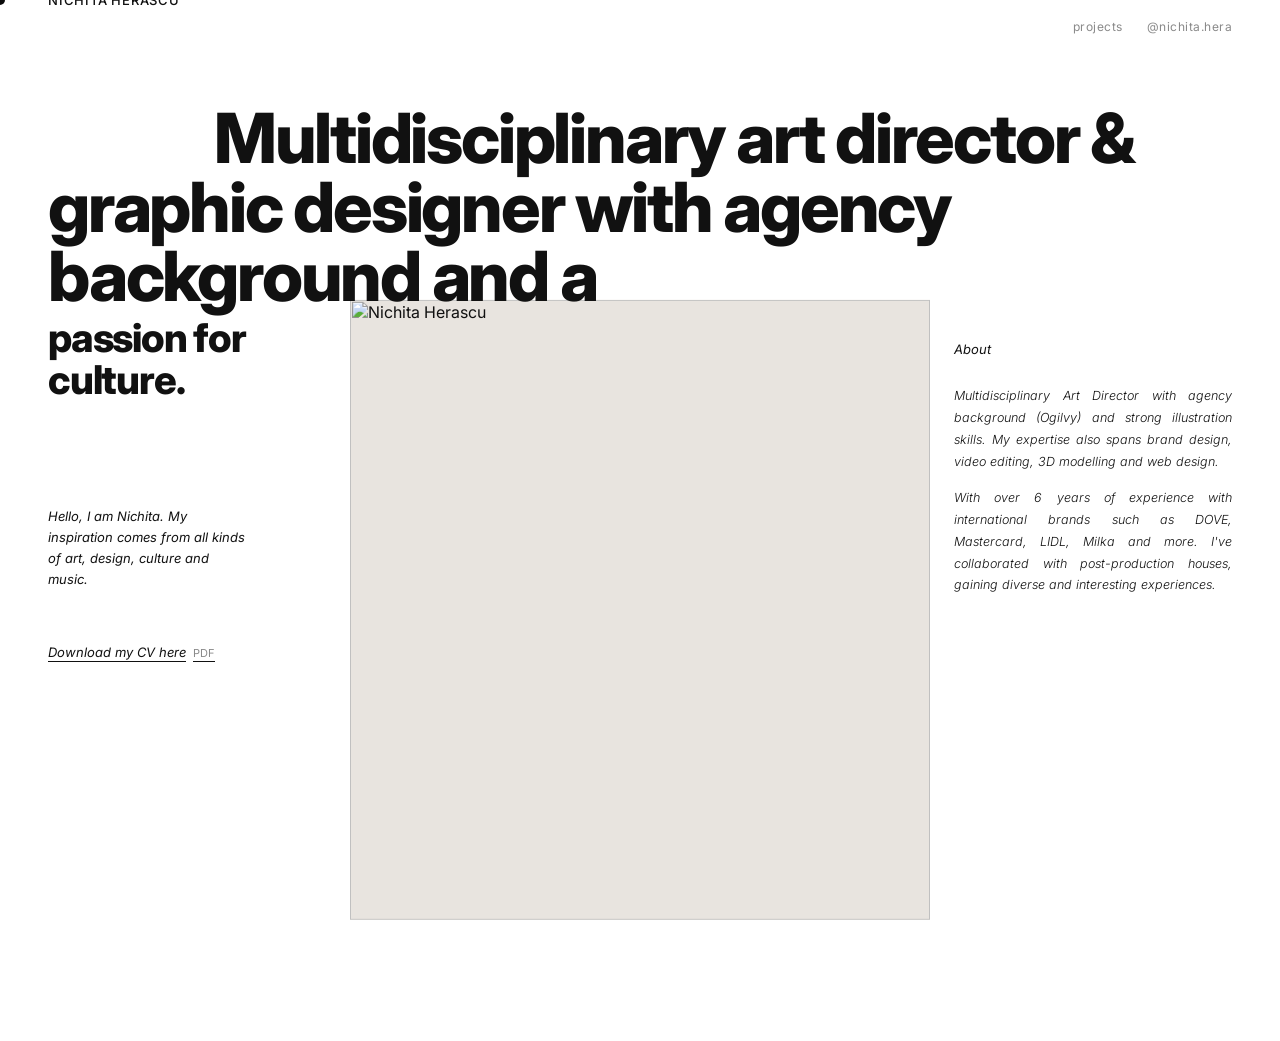
==== commit bfa7c5d5: "About Page Update" ====
--- a/about.html
+++ b/about.html
@@ -1,634 +1,376 @@
-<html lang="en" data-type="html" data-identifier="a4b5c6d7-e8f9-4a2b-8c3d-1e2f3a4b5c6d" data-title="about.html — Final" data-version="9" width="1200" height="800" imagemodel="imagen-4">
+<html lang="en" data-type="html" data-identifier="f2a91c47-3b6d-4e18-9a52-7d0c8b1e4f36" data-title="about.html — editorial rebuild" data-version="1" width="1200" height="900" imagemodel="imagen-4">
 <head>
-    <meta charset="UTF-8">
-    <meta name="viewport" content="width=device-width, initial-scale=1.0">
-    <title>CV — Nichita Herascu</title>
-    <meta name="description" content="Nichita Herascu — Art Director &amp; Graphic Designer based in Bucharest. Agency background at Ogilvy, with work for Dove, Mastercard, LIDL and Milka.">
-    <link rel="preconnect" href="https://fonts.googleapis.com">
-    <link rel="preconnect" href="https://fonts.gstatic.com" crossorigin="">
-    <link href="https://fonts.googleapis.com/css2?family=Inter:ital,wght@0,300..900;1,300..500&amp;display=swap" rel="stylesheet">
-    <link rel="stylesheet" href="style.css">
-    <script src="main.js" defer=""></script>
-    <script src="about.js" defer=""></script>
-    <style>
-        /* ── CRITICAL: overflow-x ─────────
-           overflow-x: hidden on html/body turns the body into a
-           scroll container, which SILENTLY DISABLES position: sticky
-           on every descendant — including .photo-sticky below.
-           overflow-x: clip prevents horizontal scroll WITHOUT
-           creating a scroll container. Do not change this back. */
-        html { background: #fff; }
-        html, body {
-            height: auto;
-            background: #fff;
-            overflow-x: hidden;   /* fallback for Safari < 16 */
-            overflow-x: clip;     /* preferred — keeps sticky alive */
-        }
-
-        /* ── FONT OVERRIDE ────────────────
-           Matches the new Inter-based index.html. If Inter gets
-           promoted into style.css sitewide, delete this rule and the
-           Google Fonts <link> above. */
-        body { font-family: 'Inter', system-ui, -apple-system, sans-serif; }
-
-        html { scroll-behavior: smooth; }
-
-        /* ── Accessibility ───────────────── */
-        .skip-link {
-            position: absolute; left: -9999px; top: 0;
-            background: var(--black, #111); color: #fff;
-            padding: 10px 16px; font-size: 13px; z-index: 200;
-        }
-        .skip-link:focus { left: 8px; top: 8px; }
-
-        a:focus-visible, .skip-link:focus-visible, button:focus-visible {
-            outline: 2px solid var(--black, #111);
-            outline-offset: 3px;
-        }
-
-        /* ── Nav ─────────────────────────── */
-        .page-nav {
-            position: fixed; top: 0; left: 0; right: 0;
-            height: 52px; display: flex; align-items: center;
-            justify-content: space-between; padding: 0 48px;
-            background: #fff; z-index: 100;
-        }
-        .page-nav-logo {
-            font-size: 13px; font-weight: 500; letter-spacing: .06em;
-            text-transform: uppercase; color: var(--black, #111);
-            text-decoration: none; transition: opacity .2s;
-        }
-        .page-nav-logo:hover { opacity: .45; }
-        .page-nav-right { display: flex; align-items: center; gap: 24px; }
-        .page-nav-link {
-            font-size: 12px; font-weight: 400; color: var(--gray, #8a8a8a);
-            text-decoration: none; letter-spacing: .04em; transition: color .2s;
-        }
-        .page-nav-link:hover { color: var(--black, #111); }
-        .page-nav-ig {
-            font-size: 12px; font-weight: 400; color: var(--gray, #8a8a8a);
-            text-decoration: none; letter-spacing: .04em; transition: color .2s;
-        }
-        .page-nav-ig:hover { color: var(--black, #111); }
-
-        /* ── Layout ──────────────────────── */
-        /* align-items: stretch is REQUIRED — the photo column must
-           inherit the wrapper's full height or position: sticky on
-           .photo-sticky has no track to travel along. */
-        .about-wrap { padding-top: 52px; display: flex; align-items: stretch; }
-        .about-main { flex: 1; min-width: 0; padding: 0 48px 100px; }
-
-        /* ── Sticky photo ────────────────── */
-        .about-photo-col {
-            width: 360px; flex-shrink: 0;
-            padding: 20px 48px 0 0;
-        }
-        .photo-sticky {
-            position: sticky; top: 72px;
-            width: 100%; will-change: transform;
-        }
-        .about-img {
-            width: 100%; display: block;
-            aspect-ratio: 3 / 4; object-fit: cover; object-position: top;
-            background: #e8e4df;
-        }
-
-        /* ── Print-only contact header ───── */
-        .print-head { display: none; }
-
-        /* ── Hero ────────────────────────── */
-        .about-hero { padding: 56px 0 52px; max-width: 680px; }
-        .about-hero h1 {
-            font-size: clamp(28px, 4vw, 54px); font-weight: 900;
-            text-transform: uppercase; letter-spacing: -.025em;
-            line-height: 1.04; color: var(--black, #111);
-        }
-
-        /* ── Sections ────────────────────── */
-        .a-section {
-            display: grid; grid-template-columns: 180px 1fr;
-            gap: 40px; padding: 52px 0;
-            max-width: 700px;
-        }
-        .a-label {
-            font-size: 10px; font-weight: 400; letter-spacing: .12em;
-            text-transform: uppercase; color: var(--gray, #8a8a8a);
-            padding-top: 4px; margin: 0;
-        }
-        .a-body p {
-            font-size: 14px; font-weight: 300; color: #3a3a3a;
-            line-height: 1.85; margin-bottom: 18px; max-width: 520px;
-        }
-        .a-body p:last-child { margin-bottom: 0; }
-
-        /* ── History items ───────────────── */
-        .hist-list { margin: 4px 0 0; padding: 0; list-style: none; }
-        .hist-item {
-            display: flex; gap: 20px; padding: 10px 0;
-            font-size: 13px; font-weight: 300; color: var(--black, #111);
-            line-height: 1.5; align-items: baseline;
-        }
-        .hist-date {
-            font-size: 11px; color: var(--gray, #8a8a8a);
-            min-width: 115px; flex-shrink: 0;
-            font-variant-numeric: tabular-nums;
-        }
-        .hist-detail strong { font-weight: 600; }
-        .hist-detail .hist-role { color: #555; }
-
-        /* ── Awards ──────────────────────── */
-        .award-item {
-            padding: 10px 0; font-size: 13px;
-            font-weight: 300; color: var(--black, #111); line-height: 1.6;
-        }
-        .award-item strong { font-weight: 600; display: block; }
-        .award-item span { color: #555; }
-
-        /* ── CV link ─────────────────────── */
-        .cv-wrap { padding: 48px 0 0; max-width: 700px; }
-        .cv-link {
-            font-size: 13px; font-weight: 400; color: var(--black, #111);
-            text-decoration: underline; text-underline-offset: 4px;
-            transition: opacity .2s;
-        }
-        .cv-link:hover { opacity: .5; }
-        .cv-meta {
-            font-size: 11px; color: var(--gray, #8a8a8a);
-            text-decoration: none; margin-left: 8px;
-            font-variant-numeric: tabular-nums;
-        }
-
-
-        /* ═══════════════════════════════════
-           CONTACT — editorial layout
-           Replaces the deleted contact.html.
-
-           Structure (mirrors the reference):
-             row 1  → huge headline, full 12 columns
-             row 2  → narrow left tail  |  centre image  |  right column
-             row 3  → left caption+link |      ↑         |      ↑
-           The image is pulled up with a negative margin so the
-           headline's last lines overlap it. Headline z-index 3 sits
-           above the image at z-index 1.
-
-           Sits OUTSIDE .about-wrap so it can run full width —
-           .about-main is capped at 700px and can't hold display type.
-        ═══════════════════════════════════ */
-
-        .c-contact {
-            padding: 0 48px 110px;
-            scroll-margin-top: 72px;   /* clears the fixed 52px nav */
-        }
-        .c-inner {
-            border-top: 1px solid rgba(138,138,138,.32);
-            padding-top: 34px;
-        }
-
-        .c-grid {
-            display: grid;
-            grid-template-columns: repeat(12, 1fr);
-            column-gap: 24px;
-            padding-top: 40px;
-        }
-
-        /* Huge headline, full measure, above the image */
-        .c-head {
-            grid-column: 1 / -1; grid-row: 1;
-            position: relative; z-index: 3;
-            margin: 0;
-            font-size: clamp(30px, 5vw, 68px);
-            font-weight: 900; letter-spacing: -.03em;
-            line-height: 1.0; color: var(--black, #111);
-            text-wrap: balance;
-        }
-
-        /* The tail — headline continues in a narrow left measure
-           beside the image. This is the key move from the reference. */
-        .c-tail {
-            grid-column: 1 / 4; grid-row: 2;
-            position: relative; z-index: 3;
-            margin: 0; padding-top: 10px;
-            font-size: clamp(22px, 2.7vw, 38px);
-            font-weight: 900; letter-spacing: -.028em;
-            line-height: 1.02; color: var(--black, #111);
-        }
-
-        /* Centre-anchored image, tucked under the type */
-        .c-figure {
-            grid-column: 4 / 10; grid-row: 2 / 5;
-            position: relative; z-index: 1;
-            margin: -14px 0 0;
-        }
-        .c-img {
-            width: 100%; display: block;
-            aspect-ratio: 1 / 1; object-fit: cover;
-            background: #e8e4df;
-        }
-
-        /* ── Left column, below the tail ─── */
-        .c-aside-l {
-            grid-column: 1 / 4; grid-row: 3;
-            padding-top: 92px;
-        }
-        .c-cap {
-            margin: 0; font-size: 13px; font-style: italic;
-            font-weight: 400; line-height: 1.62;
-            color: var(--black, #111); max-width: 210px;
-        }
-        .c-inline-link {
-            display: inline-block; margin-top: 46px;
-            font-size: 13px; font-style: italic; color: var(--black, #111);
-            text-decoration: underline; text-underline-offset: 4px;
-            transition: color .2s;
-        }
-        .c-inline-link:hover { color: var(--red, #e63329); }
-
-        /* ── Right column — justified italic ──
-           hyphens: auto prevents the rivers of white space that
-           justifying a narrow measure produces (the reference has
-           them badly on its last line). */
-        .c-aside-r {
-            grid-column: 10 / 13; grid-row: 2 / 5;
-            padding-top: 26px;
-            display: flex; flex-direction: column;
-        }
-        .c-aside-label {
-            margin: 0 0 26px; font-size: 13px;
-            font-style: italic; color: var(--black, #111);
-        }
-        .c-just {
-            margin: 0; font-size: 12.5px; font-style: italic;
-            font-weight: 300; line-height: 1.72; color: var(--black, #111);
-            text-align: justify; hyphens: auto; -webkit-hyphens: auto;
-        }
-        .c-more {
-            margin-top: auto; padding-top: 48px;
-            font-size: 13px; font-style: italic; color: var(--black, #111);
-            text-decoration: underline; text-underline-offset: 4px;
-            transition: color .2s;
-        }
-        .c-more:hover { color: var(--red, #e63329); }
-
-        /* ── Direct band below the composition ── */
-        .c-direct { padding-top: 96px; }
-        .c-motto {
-            margin: 0 0 40px; font-size: 11px;
-            letter-spacing: .1em; text-transform: uppercase;
-            color: var(--gray, #8a8a8a);
-        }
-        .c-email-line {
-            display: inline-block; margin: 0 0 12px;
-            font-size: clamp(22px, 3.4vw, 46px);
-            font-weight: 900; letter-spacing: -.03em;
-            line-height: 1.05; color: var(--black, #111);
-            text-decoration: none; transition: color .2s;
-            word-break: break-word;
-        }
-        .c-email-line:hover { color: var(--red, #e63329); }
-        .c-copy-btn {
-            display: block; margin: 0 0 56px; padding: 0;
-            background: none; border: 0; cursor: pointer;
-            font-family: inherit; font-size: 11px;
-            letter-spacing: .1em; text-transform: uppercase;
-            color: var(--gray, #8a8a8a); transition: color .2s;
-        }
-        .c-copy-btn:hover { color: var(--black, #111); }
-
-        .c-meta-grid {
-            display: grid; grid-template-columns: repeat(4, 1fr);
-            gap: 32px; max-width: 940px;
-        }
-        .c-meta h3 {
-            margin: 0 0 10px; font-size: 10px; font-weight: 400;
-            letter-spacing: .12em; text-transform: uppercase;
-            color: var(--gray, #8a8a8a);
-        }
-        .c-meta p {
-            margin: 0; font-size: 13px; font-weight: 300;
-            line-height: 1.65; color: var(--black, #111);
-        }
-        .c-meta a {
-            color: var(--black, #111); text-decoration: underline;
-            text-underline-offset: 3px; transition: color .2s;
-        }
-        .c-meta a:hover { color: var(--red, #e63329); }
-
-
-        /* ═══════════════════════════════════
-           RESPONSIVE
-        ═══════════════════════════════════ */
-
-        /* ── Tablet (≤ 1024px) ───────────── */
-        @media (max-width: 1024px) {
-            .about-main { padding: 0 32px 80px; }
-            .about-photo-col { width: 300px; padding: 20px 32px 0 0; }
-            .page-nav { padding: 0 32px; }
-
-            .c-contact { padding: 0 32px 90px; }
-            .c-figure  { grid-column: 4 / 11; }
-            .c-aside-r { grid-column: 11 / 13; }
-            .c-aside-l { padding-top: 64px; }
-            .c-meta-grid { grid-template-columns: repeat(2, 1fr); gap: 28px; }
-        }
-
-        /* ── Editorial collapse (≤ 900px) ──
-           The three-column overlap stops being legible before the
-           site's standard 768px breakpoint, so it flattens earlier:
-           headline → tail → image → left column → right column.
-           One extra breakpoint beyond 1024 / 768 / 480, scoped to
-           the contact section only. */
-        @media (max-width: 900px) {
-            .c-grid { grid-template-columns: 1fr; }
-            .c-head, .c-tail, .c-figure,
-            .c-aside-l, .c-aside-r {
-                grid-column: 1 / -1; grid-row: auto;
-            }
-            .c-tail   { padding-top: 14px; }
-            .c-figure { margin: 34px 0 0; }
-            .c-img    { aspect-ratio: 4 / 5; }
-            .c-aside-l { padding-top: 34px; }
-            .c-cap     { max-width: 100%; }
-            .c-inline-link { margin-top: 22px; }
-            .c-aside-r { padding-top: 44px; }
-            .c-aside-label { margin-bottom: 16px; }
-            .c-more   { margin-top: 0; padding-top: 28px; }
-            .c-direct { padding-top: 68px; }
-        }
-
-        /* ── Mobile (≤ 768px) ────────────── */
-        @media (max-width: 768px) {
-
-            .page-nav { padding: 0 20px; }
-            .page-nav-right { gap: 16px; }
-
-            /* Hide portrait — too complex in single-column flow */
-            .about-photo-col { display: none; }
-
-            /* Stack to single column */
-            .about-wrap { flex-direction: column; }
-            .about-main { padding: 0 20px 72px; }
-
-            /* Hero */
-            .about-hero {
-                padding: 36px 0 32px;
-            }
-
-            /* Sections: single column, label above body */
-            .a-section {
-                grid-template-columns: 1fr;
-                gap: 10px;
-                padding: 36px 0;
-            }
-
-            /* ── Body text: 16px minimum ── */
-            .a-body p {
-                font-size: 1rem;         /* 16px */
-                line-height: 1.75;
-                max-width: 100%;
-            }
-
-            .hist-item {
-                font-size: 1rem;         /* 16px */
-                gap: 14px;
-                flex-wrap: wrap;
-            }
-
-            .award-item {
-                font-size: 1rem;         /* 16px */
-                padding: 12px 0;
-            }
-
-            .cv-link {
-                font-size: 1rem;         /* 16px */
-            }
-
-            /* UI labels — secondary, fine below 16px */
-            .hist-date  { font-size: 0.8125rem; min-width: 90px; } /* 13px */
-            .a-label    { font-size: 0.6875rem; }                   /* 11px */
-            .cv-meta    { font-size: 0.75rem; }                     /* 12px */
-
-            /* Contact — 16px minimum on all body copy */
-            .c-contact { padding: 0 20px 72px; }
-            .c-grid    { padding-top: 30px; }
-            .c-cap, .c-just, .c-inline-link,
-            .c-more, .c-aside-label, .c-meta p { font-size: 1rem; }
-            .c-just { line-height: 1.7; }
-            .c-meta-grid { grid-template-columns: 1fr; gap: 26px; }
-        }
-
-        /* ── Small phones (≤ 480px) ──────── */
-        @media (max-width: 480px) {
-            .hist-item  { flex-direction: column; gap: 2px; }
-            .hist-date  { min-width: unset; }
-            /* Justification is unreadable this narrow */
-            .c-just     { text-align: left; hyphens: manual; }
-        }
-
-        /* ── Reduced motion ──────────────── */
-        @media (prefers-reduced-motion: reduce) {
-            html { scroll-behavior: auto; }
-            .photo-sticky { transform: none !important; }
-            * { transition-duration: .01ms !important; }
-        }
-
-
-        /* ═══════════════════════════════════
-           PRINT — it's a CV, people will ⌘P it
-        ═══════════════════════════════════ */
-        @media print {
-            .page-nav, .site-footer, #cursor,
-            .about-photo-col, .skip-link, .cv-wrap,
-            .c-contact { display: none !important; }
-            /* .c-contact is hidden because .print-head below already
-               carries name, role, email and Instagram. */
-
-            html, body { background: #fff; color: #000; }
-
-            .about-wrap { display: block; padding-top: 0; }
-            .about-main { padding: 0; }
-
-            .print-head {
-                display: block; margin: 0 0 20pt;
-                padding-bottom: 10pt; border-bottom: 1px solid #000;
-            }
-            .print-head strong {
-                display: block; font-size: 15pt;
-                font-weight: 700; letter-spacing: -.01em;
-            }
-            .print-head span {
-                display: block; font-size: 9.5pt;
-                color: #333; margin-top: 3pt;
-            }
-
-            .about-hero { padding: 0 0 20pt; max-width: none; }
-            .about-hero h1 { font-size: 19pt; line-height: 1.2; }
-
-            .a-section {
-                grid-template-columns: 100pt 1fr; gap: 18pt;
-                padding: 12pt 0; max-width: none;
-                break-inside: avoid; page-break-inside: avoid;
-            }
-            .a-label { font-size: 8pt; color: #555; }
-            .a-body p, .hist-item, .award-item {
-                font-size: 10pt; color: #000; line-height: 1.5;
-            }
-            .hist-date { color: #555; }
-            a { color: #000; text-decoration: none; }
-        }
-    </style>
+<meta charset="UTF-8">
+<meta name="viewport" content="width=device-width, initial-scale=1.0">
+<title>CV — Nichita Herascu</title>
+<meta name="description" content="Nichita Herascu — Art Director & Graphic Designer based in Bucharest.">
+<link rel="preconnect" href="https://fonts.googleapis.com">
+<link rel="preconnect" href="https://fonts.gstatic.com" crossorigin="">
+<link href="https://fonts.googleapis.com/css2?family=Inter:ital,wght@0,300..900;1,300..500&amp;display=swap" rel="stylesheet">
+<link rel="stylesheet" href="style.css">
+<script src="main.js" defer=""></script>
+<script src="about.js" defer=""></script>
+<style>
+/* ═══════════════════════════════════════════════════════
+   about.html — editorial layout
+   Written from scratch. Self-contained: no values depend
+   on style.css, so it renders the same everywhere.
+   ═══════════════════════════════════════════════════════ */
+
+*, *::before, *::after { box-sizing: border-box; }
+
+html {
+    background: #ffffff;
+    /* clip, not hidden — hidden creates a scroll container */
+    overflow-x: clip;
+}
+
+body {
+    margin: 0;
+    background: #ffffff;
+    color: #111111;
+    font-family: 'Inter', system-ui, -apple-system, 'Helvetica Neue', sans-serif;
+    -webkit-font-smoothing: antialiased;
+
+    /* FAILSAFE — main.js sets body opacity to 0 for its fade-in
+       transition. index.html carries the same override. If you
+       resolve the fade properly in main.js, delete this line. */
+    opacity: 1 !important;
+}
+
+img { max-width: 100%; display: block; }
+
+a { color: inherit; }
+
+/* ── Accessibility ─────────────────────── */
+.skip-link {
+    position: absolute; left: -9999px; top: 0;
+    background: #111111; color: #ffffff;
+    padding: 10px 16px; font-size: 13px; z-index: 200;
+    text-decoration: none;
+}
+.skip-link:focus { left: 8px; top: 8px; }
+
+a:focus-visible {
+    outline: 2px solid #111111;
+    outline-offset: 3px;
+}
+
+/* ── Header ────────────────────────────────
+   Matched to about.html's existing nav. Swap for the
+   project-page header once that file is confirmed. */
+.page-nav {
+    position: fixed; top: 0; left: 0; right: 0;
+    height: 52px; z-index: 100;
+    display: flex; align-items: center; justify-content: space-between;
+    padding: 0 48px;
+    background: #ffffff;
+}
+.page-nav-logo {
+    font-size: 13px; font-weight: 500;
+    letter-spacing: .06em; text-transform: uppercase;
+    text-decoration: none; color: #111111;
+    transition: opacity .2s;
+}
+.page-nav-logo:hover { opacity: .45; }
+
+.page-nav-right { display: flex; align-items: center; gap: 24px; }
+.page-nav-link {
+    font-size: 12px; font-weight: 400;
+    letter-spacing: .04em; text-decoration: none;
+    color: #8a8a8a; transition: color .2s;
+}
+.page-nav-link:hover { color: #111111; }
+
+
+/* ═══════════════════════════════════════════
+   EDITORIAL COMPOSITION
+
+   12-column grid.
+
+   row 1   ┌──────────────────────────────────┐
+           │ HEADLINE — full width, z-index 3 │
+           └──────────────────────────────────┘
+   row 2   ┌────────┐┌──────────┐┌────────────┐
+           │ tail   ││          ││ right col  │
+   row 3   ├────────┤│  IMAGE   ││ justified  │
+           │ left   ││  cols    ││ italic     │
+           │ col    ││  4–10    ││ cols 10–13 │
+           └────────┘└──────────┘└────────────┘
+
+   The image is pulled up by a negative margin so the
+   headline's final lines overlap it. Type sits at
+   z-index 3, image at z-index 1.
+   ═══════════════════════════════════════════ */
+
+.stage {
+    padding: 52px 48px 120px;
+}
+
+.grid {
+    display: grid;
+    grid-template-columns: repeat(12, 1fr);
+    column-gap: 24px;
+    padding-top: 52px;
+}
+
+/* ── Headline ─────────────────────────────
+   text-indent pushes the opening line inward, echoing
+   the reference's off-centre first line. */
+.head {
+    grid-column: 1 / -1;
+    grid-row: 1;
+    position: relative;
+    z-index: 3;
+    margin: 0;
+    font-size: clamp(32px, 5.4vw, 76px);
+    font-weight: 800;
+    letter-spacing: -.032em;
+    line-height: 1.0;
+    color: #111111;
+    text-indent: 14%;
+}
+
+/* Headline continues in a narrow left measure, running
+   down the side of the image. The core move. */
+.tail {
+    grid-column: 1 / 4;
+    grid-row: 2;
+    position: relative;
+    z-index: 3;
+    margin: 0;
+    padding-top: 6px;
+    font-size: clamp(24px, 3.1vw, 44px);
+    font-weight: 800;
+    letter-spacing: -.03em;
+    line-height: 1.06;
+    color: #111111;
+}
+
+/* ── Centre image ─────────────────────── */
+.figure {
+    grid-column: 4 / 10;
+    grid-row: 2 / 5;
+    position: relative;
+    z-index: 1;
+    margin: -10px 0 0;
+}
+.figure img {
+    width: 100%;
+    aspect-ratio: 1 / 1;
+    object-fit: cover;
+    background: #e8e4df;
+}
+
+/* ── Left column ──────────────────────── */
+.col-left {
+    grid-column: 1 / 4;
+    grid-row: 3;
+    padding-top: 104px;
+}
+.caption {
+    margin: 0;
+    max-width: 200px;
+    font-size: 13px;
+    font-style: italic;
+    font-weight: 400;
+    line-height: 1.62;
+    color: #111111;
+}
+.download {
+    display: inline-block;
+    margin-top: 54px;
+    font-size: 13px;
+    font-style: italic;
+    color: #111111;
+    text-decoration: underline;
+    text-underline-offset: 4px;
+    transition: opacity .2s;
+}
+.download:hover { opacity: .5; }
+.download-meta {
+    font-size: 11px;
+    font-style: normal;
+    color: #8a8a8a;
+    text-decoration: none;
+    margin-left: 7px;
+}
+
+/* ── Right column ─────────────────────────
+   Justified italic, hyphenated. Without hyphens: auto
+   a measure this narrow opens rivers of white space —
+   visible on the reference's own last line. */
+.col-right {
+    grid-column: 10 / 13;
+    grid-row: 2 / 5;
+    padding-top: 30px;
+}
+.col-label {
+    margin: 0 0 28px;
+    font-size: 13px;
+    font-style: italic;
+    color: #111111;
+}
+.col-body p {
+    margin: 0 0 15px;
+    font-size: 12.5px;
+    font-style: italic;
+    font-weight: 300;
+    line-height: 1.74;
+    color: #111111;
+    text-align: justify;
+    hyphens: auto;
+    -webkit-hyphens: auto;
+}
+.col-body p:last-child { margin-bottom: 0; }
+
+
+/* ═══════════════════════════════════════════
+   RESPONSIVE
+   ═══════════════════════════════════════════ */
+
+/* ── ≤ 1240px — ease the columns wider ── */
+@media (max-width: 1240px) {
+    .figure    { grid-column: 4 / 10; }
+    .col-left  { padding-top: 84px; }
+}
+
+/* ── ≤ 1024px ─────────────────────────── */
+@media (max-width: 1024px) {
+    .page-nav { padding: 0 32px; }
+    .stage    { padding: 52px 32px 100px; }
+    .head     { text-indent: 10%; }
+    .figure   { grid-column: 4 / 11; }
+    .col-right { grid-column: 11 / 13; }
+    .col-left { padding-top: 64px; }
+}
+
+/* ── ≤ 900px — collapse the overlap ───────
+   Three overlapping columns stop being legible well
+   before the standard mobile breakpoint, so the
+   composition flattens early rather than compressing:
+   headline → tail → image → left → right. */
+@media (max-width: 900px) {
+    .grid { grid-template-columns: 1fr; }
+
+    .head, .tail, .figure,
+    .col-left, .col-right {
+        grid-column: 1 / -1;
+        grid-row: auto;
+    }
+
+    .head      { text-indent: 0; }
+    .tail      { padding-top: 12px; }
+    .figure    { margin: 36px 0 0; }
+    .figure img { aspect-ratio: 4 / 5; }
+    .col-left  { padding-top: 36px; }
+    .caption   { max-width: 100%; }
+    .download  { margin-top: 24px; }
+    .col-right { padding-top: 48px; }
+    .col-label { margin-bottom: 16px; }
+}
+
+/* ── ≤ 768px — 16px minimum body text ── */
+@media (max-width: 768px) {
+    .page-nav { padding: 0 20px; }
+    .page-nav-right { gap: 16px; }
+
+    .stage { padding: 52px 20px 80px; }
+    .grid  { padding-top: 34px; }
+
+    .caption,
+    .download,
+    .col-label,
+    .col-body p { font-size: 1rem; }
+
+    .col-body p { line-height: 1.72; }
+    .download-meta { font-size: .75rem; }
+}
+
+/* ── ≤ 480px ──────────────────────────── */
+@media (max-width: 480px) {
+    /* Justification is unreadable at this measure */
+    .col-body p { text-align: left; hyphens: manual; }
+}
+
+/* ── Reduced motion ───────────────────── */
+@media (prefers-reduced-motion: reduce) {
+    .figure { transform: none !important; }
+    * { transition-duration: .01ms !important; }
+}
+
+
+/* ═══════════════════════════════════════════
+   PRINT — it's a CV, people will ⌘P it
+   ═══════════════════════════════════════════ */
+@media print {
+    .page-nav, .skip-link, .figure, #cursor { display: none !important; }
+
+    html, body { background: #fff; color: #000; }
+
+    .stage { padding: 0; }
+    .grid  { display: block; padding-top: 0; }
+
+    .head { font-size: 20pt; text-indent: 0; line-height: 1.18; }
+    .tail { font-size: 20pt; padding-top: 0; }
+
+    .col-left  { padding-top: 16pt; }
+    .caption   { max-width: none; font-size: 10pt; font-style: normal; }
+    .download  { display: none; }
+
+    .col-right { padding-top: 14pt; }
+    .col-label { font-size: 8pt; letter-spacing: .1em; text-transform: uppercase; }
+    .col-body p {
+        font-size: 10pt; font-style: normal;
+        text-align: left; line-height: 1.5;
+    }
+}
+</style>
 </head>
 <body>
 
-    <a href="#main" class="skip-link">Skip to content</a>
-
-    <div id="cursor"></div>
-
-    <nav class="page-nav">
-        <a href="index.html" class="page-nav-logo">Nichita Herascu</a>
-        <div class="page-nav-right">
-            <a href="index.html" class="page-nav-link">projects</a>
-            <a href="#contact" class="page-nav-link">contact</a>
-            <a href="https://instagram.com/nichita.hera" target="_blank" rel="noopener noreferrer" class="page-nav-ig">@nichita.hera</a>
+<a href="#main" class="skip-link">Skip to content</a>
+
+<div id="cursor"></div>
+
+<nav class="page-nav">
+    <a href="index.html" class="page-nav-logo">Nichita Herascu</a>
+    <div class="page-nav-right">
+        <a href="index.html" class="page-nav-link">projects</a>
+        <a href="https://instagram.com/nichita.hera" target="_blank" rel="noopener noreferrer" class="page-nav-link">@nichita.hera</a>
+    </div>
+</nav>
+
+<main class="stage" id="main">
+    <div class="grid">
+
+        <!-- Headline, full width, overlapping the image -->
+        <h1 class="head" id="head">Multidisciplinary art director &amp; graphic designer with agency background and a</h1>
+
+        <!-- Headline tail, narrow left measure -->
+        <p class="tail" id="tail">passion for culture.</p>
+
+        <!-- Centre image -->
+        <figure class="figure">
+            <img data-src="Editorial square portrait of a young man in his mid-twenties with closely cropped dark hair, photographed in three-quarter profile looking off-frame, plain warm pale grey studio backdrop, soft directional daylight from the left, simple dark crew-neck top, sharp medium-format detail with natural skin texture, calm and quietly confident, in a restrained minimalist editorial style" alt="Nichita Herascu" width="620" height="620">
+        </figure>
+
+        <!-- Left column: caption + download -->
+        <div class="col-left">
+            <p class="caption" id="caption">Hello, I am Nichita. My inspiration comes from all kinds of art, design, culture and music.</p>
+            <a href="images/cv.pdf" class="download" type="application/pdf" target="_blank" rel="noopener noreferrer">Download my CV here<span class="download-meta">PDF</span></a>
         </div>
-    </nav>
-
-    <div class="about-wrap">
-        <main class="about-main" id="main">
-
-            <p class="print-head">
-                <strong>Nichita Herascu</strong>
-                <span>Art Director &amp; Graphic Designer — Bucharest</span>
-                <span>nichitaherascu@gmail.com &nbsp;·&nbsp; instagram.com/nichita.hera</span>
-            </p>
-
-            <div class="about-hero">
-                <h1 id="a-h1">Multidisciplinary art director &amp; graphic designer with agency background and a passion for culture.</h1>
-            </div>
-
-            <section class="a-section">
-                <h2 class="a-label" id="a-l1">A Little About Me</h2>
-                <div class="a-body">
-                    <p id="a-p1">Hello, I am Nichita.</p>
-                    <p id="a-p2">Multidisciplinary Art Director with agency background (Ogilvy) and strong illustration skills. My expertise also spans brand design, video editing, 3D modelling and web design.</p>
-                    <p id="a-p3">With over 6 years of experience with international brands such as DOVE, Mastercard, LIDL, Milka and more. I've collaborated with post-production houses, gaining diverse and interesting experiences.</p>
-                    <p id="a-p4">My inspiration comes from all kinds of art, design, culture and music.</p>
-                </div>
-            </section>
-
-            <section class="a-section">
-                <h2 class="a-label" id="a-l2">Work History</h2>
-                <div class="a-body">
-                    <ul class="hist-list">
-                        <li class="hist-item"><span class="hist-date">2024 – Present</span><span class="hist-detail"><strong>Ogilvy</strong><span class="hist-role"> — Junior Art Director</span></span></li>
-                        <li class="hist-item"><span class="hist-date">2022 – 2024</span><span class="hist-detail"><strong>Nos Praesenti</strong><span class="hist-role"> — Brand Designer</span></span></li>
-                        <li class="hist-item"><span class="hist-date">2021 – 2022</span><span class="hist-detail"><strong>Freeways Global</strong><span class="hist-role"> — Graphic Designer</span></span></li>
-                        <li class="hist-item"><span class="hist-date">2019 – 2021</span><span class="hist-detail"><strong>Cromatic Studios</strong><span class="hist-role"> — Junior Graphic Designer</span></span></li>
-                        <li class="hist-item"><span class="hist-date">2019</span><span class="hist-detail"><strong>Pain Plaisir</strong><span class="hist-role"> — Social Media Designer</span></span></li>
-                    </ul>
-                </div>
-            </section>
-
-            <section class="a-section">
-                <h2 class="a-label" id="a-l3">Education</h2>
-                <div class="a-body">
-                    <ul class="hist-list">
-                        <li class="hist-item"><span class="hist-date">2021 – 2022</span><span class="hist-detail"><strong>Bucharest University of Arts</strong><span class="hist-role"> — Photography &amp; Film</span></span></li>
-                        <li class="hist-item"><span class="hist-date">2015 – 2019</span><span class="hist-detail"><strong>Nicolae Tonitza</strong><span class="hist-role"> — Industrial &amp; Product Design</span></span></li>
-                    </ul>
-                </div>
-            </section>
-
-            <section class="a-section">
-                <h2 class="a-label" id="a-l4">Awards</h2>
-                <div class="a-body">
-                    <ul class="hist-list">
-                        <li class="award-item"><strong>AAB 2025 Awards</strong><span>Research through architecture / architecture books section</span></li>
-                        <li class="award-item"><strong>Internetics 2025 — Silver</strong><span>LIDL — Best Community Engagement</span></li>
-                        <li class="award-item"><strong>Webstock 2025</strong><span>LIDL — Best Brand Engagement</span></li>
-                    </ul>
-                </div>
-            </section>
-
-            <div class="cv-wrap">
-                <a href="images/cv.pdf" class="cv-link" type="application/pdf" target="_blank" rel="noopener noreferrer">Download CV<span class="cv-meta">PDF</span></a>
-            </div>
-
-        </main>
-
-        <div class="about-photo-col">
-            <div class="photo-sticky" id="about-photo">
-                <img data-src="Editorial portrait of a young man in his mid-twenties with short dark hair and a calm, direct gaze, seated against a plain warm off-white wall, wearing a simple dark shirt, soft natural window light from the left, shot on medium format, vertical 3:4 crop, in a restrained minimalist editorial style" alt="Nichita Herascu" class="about-img" width="312" height="416">
+
+        <!-- Right column: justified italic -->
+        <div class="col-right">
+            <p class="col-label" id="col-label">About</p>
+            <div class="col-body">
+                <p id="body-1">Multidisciplinary Art Director with agency background (Ogilvy) and strong illustration skills. My expertise also spans brand design, video editing, 3D modelling and web design.</p>
+                <p id="body-2">With over 6 years of experience with international brands such as DOVE, Mastercard, LIDL, Milka and more. I've collaborated with post-production houses, gaining diverse and interesting experiences.</p>
             </div>
         </div>
+
     </div>
-
-    <!-- ═══ CONTACT ═══ replaces the deleted contact.html ═══ -->
-    <section class="c-contact" id="contact" aria-labelledby="c-head">
-        <div class="c-inner">
-            <p class="a-label" id="c-eyebrow">Contact</p>
-
-            <div class="c-grid">
-
-                <h2 class="c-head" id="c-head">Currently at Ogilvy in Bucharest and open to conversations about brand, print, illustration and the</h2>
-
-                <p class="c-tail" id="c-tail">occasional strange idea.</p>
-
-                <figure class="c-figure">
-                    <img class="c-img" data-src="A bold graphic design poster propped against a plain warm off-white studio wall, dense black geometric typographic composition on textured uncoated paper, soft raking daylight from the left casting a gentle shadow, square crop, shot on medium format, in a restrained minimalist editorial style" alt="Selected work — poster design" width="600" height="600">
-                </figure>
-
-                <div class="c-aside-l">
-                    <p class="c-cap" id="c-cap">Based in Bucharest, Romania. Working across Europe and remotely.</p>
-                    <a href="mailto:nichitaherascu@gmail.com" class="c-inline-link">Email here</a>
-                </div>
-
-                <div class="c-aside-r">
-                    <p class="c-aside-label" id="c-aside-label">Enquiries</p>
-                    <p class="c-just" id="c-just">The fastest way to reach me is email. If it is a project, a rough outline is plenty to start with — what it is, roughly when you need it, and where the budget sits. I read everything and reply within two working days, usually sooner. I am at Ogilvy during the week and take on selected freelance work outside of it, across brand design, illustration, editorial and web. Instagram is where things tend to appear first, often long before they reach this site.</p>
-                    <a href="index.html" class="c-more">See the work</a>
-                </div>
-
-            </div>
-
-            <div class="c-direct">
-                <p class="c-motto" id="c-motto">Trying to find patterns where there are no patterns</p>
-
-                <a href="mailto:nichitaherascu@gmail.com" class="c-email-line" id="c-email">nichitaherascu@gmail.com</a>
-                <button type="button" class="c-copy-btn" id="c-copy" data-email="nichitaherascu@gmail.com">Copy address</button>
-
-                <div class="c-meta-grid">
-                    <div class="c-meta">
-                        <h3 id="c-m1">Location</h3>
-                        <p id="c-p1">Bucharest, Romania<br>EET / EEST</p>
-                    </div>
-                    <div class="c-meta">
-                        <h3 id="c-m2">Currently</h3>
-                        <p id="c-p2">Junior Art Director<br>at Ogilvy</p>
-                    </div>
-                    <div class="c-meta">
-                        <h3 id="c-m3">Elsewhere</h3>
-                        <p id="c-p3"><a href="https://instagram.com/nichita.hera" target="_blank" rel="noopener noreferrer">Instagram</a><br><a href="images/cv.pdf" target="_blank" rel="noopener noreferrer">CV (PDF)</a></p>
-                    </div>
-                    <div class="c-meta">
-                        <h3 id="c-m4">Available for</h3>
-                        <p id="c-p4">Brand, print, illustration, editorial, web</p>
-                    </div>
-                </div>
-            </div>
-        </div>
-    </section>
-
-    <footer class="site-footer">
-        <div class="footer-top">
-            <h2 class="footer-name" id="f-name">Nichita<br>Herascu</h2>
-            <div class="footer-contact">
-                <p class="footer-cta-text" id="f-cta">Want to work together?</p>
-                <a href="mailto:nichitaherascu@gmail.com" class="footer-email">nichitaherascu@gmail.com</a>
-            </div>
-        </div>
-        <div class="footer-bottom">
-            <p class="footer-copy" id="f-copy">Graphic Designer &amp; Art Director — Bucharest &nbsp;·&nbsp; © 2026 Nichita Herascu</p>
-        </div>
-    </footer>
+</main>
 
 </body></html>
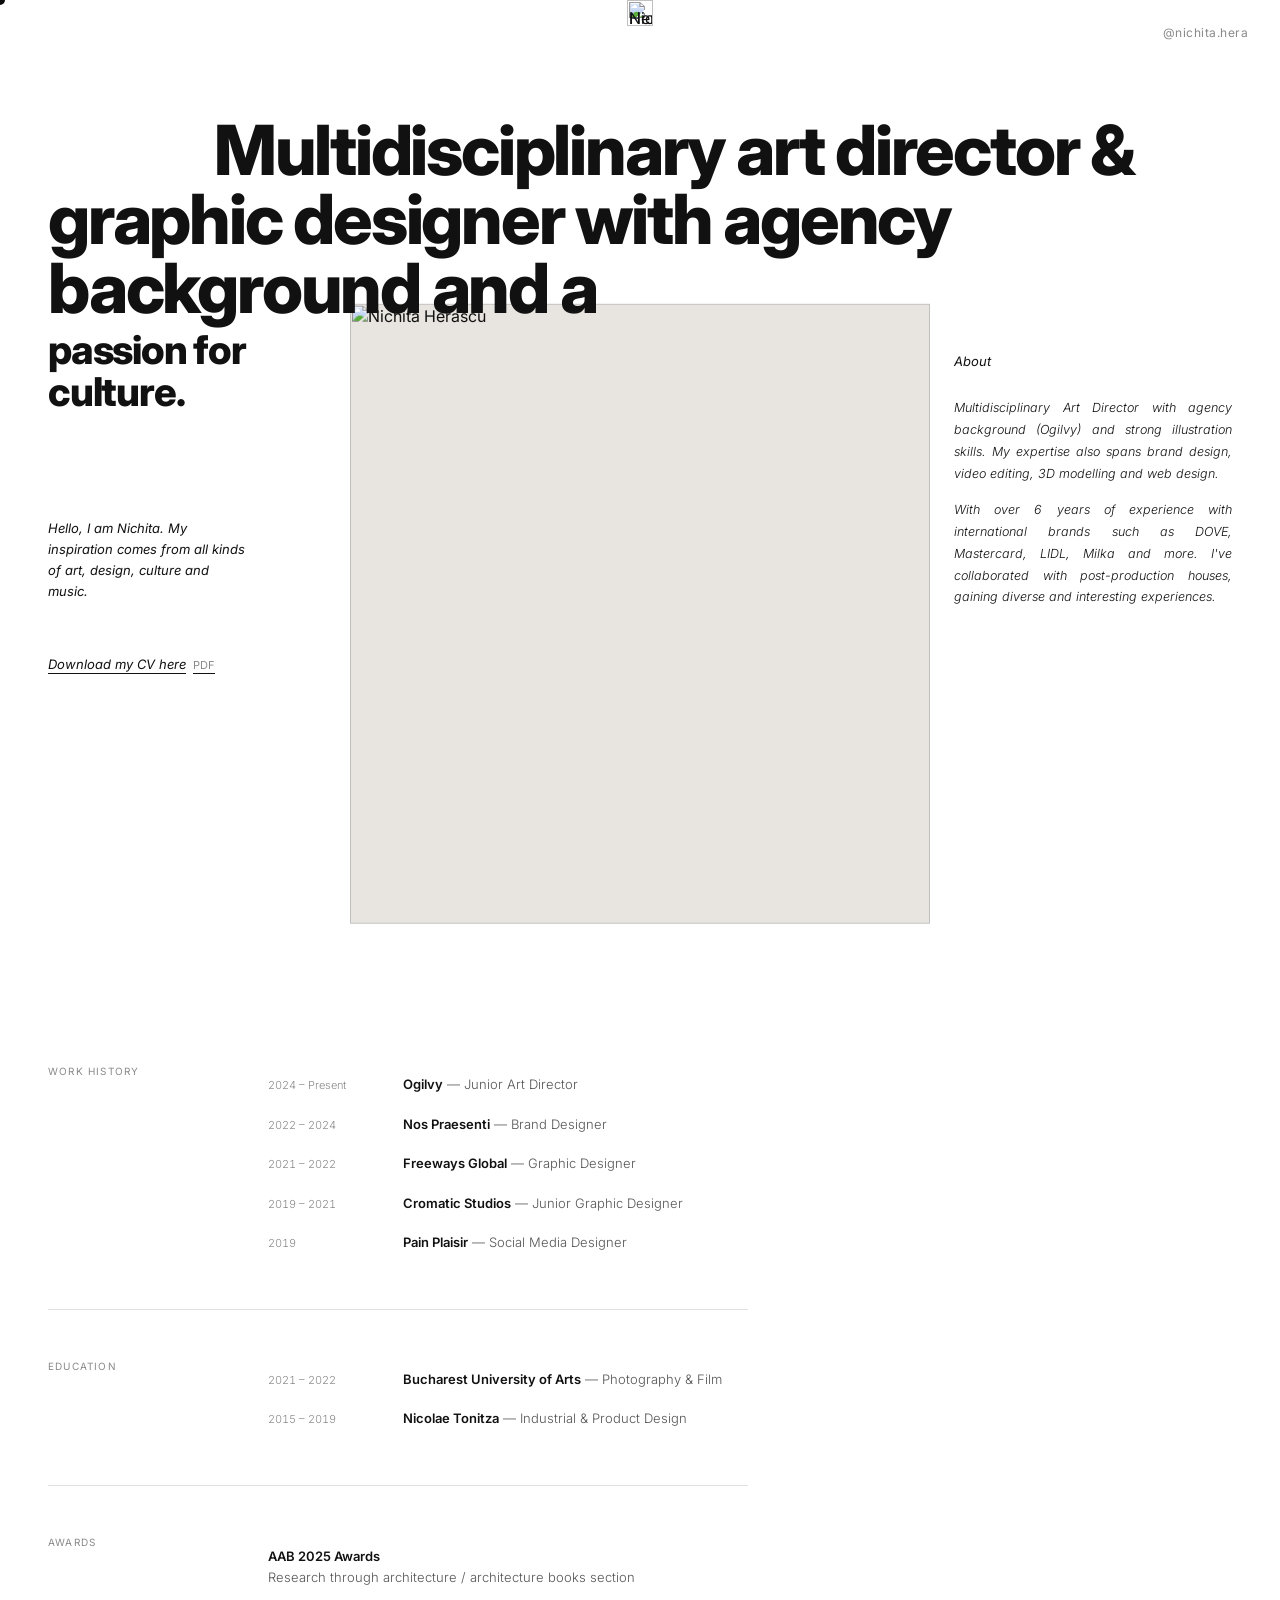
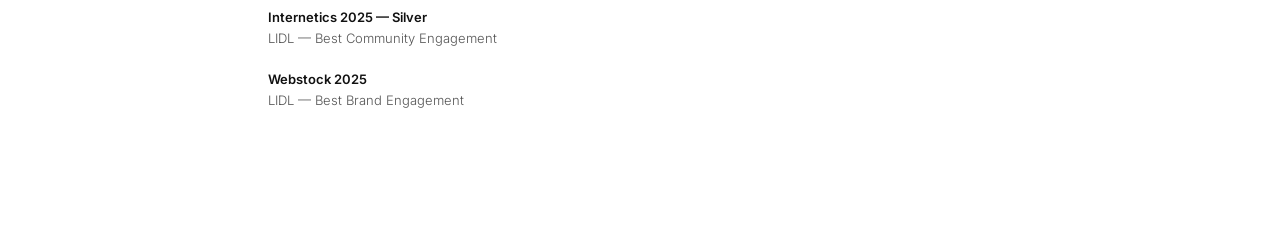
==== commit d059679a: "About Page Update" ====
--- a/about.html
+++ b/about.html
@@ -1,4 +1,4 @@
-<html lang="en" data-type="html" data-identifier="f2a91c47-3b6d-4e18-9a52-7d0c8b1e4f36" data-title="about.html — editorial rebuild" data-version="1" width="1200" height="900" imagemodel="imagen-4">
+<html lang="en" data-type="html" data-identifier="f2a91c47-3b6d-4e18-9a52-7d0c8b1e4f36" data-title="about.html — editorial rebuild" data-version="3" width="1200" height="900" imagemodel="imagen-4">
 <head>
 <meta charset="UTF-8">
 <meta name="viewport" content="width=device-width, initial-scale=1.0">
@@ -13,8 +13,8 @@
 <style>
 /* ═══════════════════════════════════════════════════════
    about.html — editorial layout
-   Written from scratch. Self-contained: no values depend
-   on style.css, so it renders the same everywhere.
+   Self-contained: no values depend on style.css, so it
+   renders identically in preview and in the repo.
    ═══════════════════════════════════════════════════════ */
 
 *, *::before, *::after { box-sizing: border-box; }
@@ -32,14 +32,13 @@
     font-family: 'Inter', system-ui, -apple-system, 'Helvetica Neue', sans-serif;
     -webkit-font-smoothing: antialiased;
 
-    /* FAILSAFE — main.js sets body opacity to 0 for its fade-in
-       transition. index.html carries the same override. If you
-       resolve the fade properly in main.js, delete this line. */
+    /* FAILSAFE — main.js sets body opacity to 0 for its fade-in.
+       index.html carries the same override. If you resolve the
+       fade properly in main.js, delete this line. */
     opacity: 1 !important;
 }
 
 img { max-width: 100%; display: block; }
-
 a { color: inherit; }
 
 /* ── Accessibility ─────────────────────── */
@@ -51,36 +50,52 @@
 }
 .skip-link:focus { left: 8px; top: 8px; }
 
-a:focus-visible {
-    outline: 2px solid #111111;
-    outline-offset: 3px;
-}
-
-/* ── Header ────────────────────────────────
-   Matched to about.html's existing nav. Swap for the
-   project-page header once that file is confirmed. */
+a:focus-visible { outline: 2px solid #111111; outline-offset: 3px; }
+
+
+/* ═══════════════════════════════════════════
+   HEADER — matched to the project pages
+   White band, handwritten logo centred, handle right.
+   Three-column grid keeps the logo optically centred
+   regardless of how wide the handle is.
+   ═══════════════════════════════════════════ */
 .page-nav {
     position: fixed; top: 0; left: 0; right: 0;
-    height: 52px; z-index: 100;
-    display: flex; align-items: center; justify-content: space-between;
-    padding: 0 48px;
+    height: 64px; z-index: 100;
+    display: grid;
+    grid-template-columns: 1fr auto 1fr;
+    align-items: center;
+    padding: 0 32px;
     background: #ffffff;
 }
-.page-nav-logo {
-    font-size: 13px; font-weight: 500;
-    letter-spacing: .06em; text-transform: uppercase;
-    text-decoration: none; color: #111111;
+.nav-left { justify-self: start; }
+
+.nav-logo {
+    grid-column: 2;
+    justify-self: center;
+    display: block;
     transition: opacity .2s;
 }
-.page-nav-logo:hover { opacity: .45; }
-
-.page-nav-right { display: flex; align-items: center; gap: 24px; }
-.page-nav-link {
-    font-size: 12px; font-weight: 400;
-    letter-spacing: .04em; text-decoration: none;
-    color: #8a8a8a; transition: color .2s;
-}
-.page-nav-link:hover { color: #111111; }
+.nav-logo:hover { opacity: .5; }
+.nav-logo img {
+    height: 26px;
+    width: auto;
+}
+
+.nav-handle {
+    grid-column: 3;
+    justify-self: end;
+    font-size: 12px;
+    font-weight: 400;
+    letter-spacing: .04em;
+    text-decoration: none;
+    color: #8a8a8a;
+    transition: color .2s;
+}
+.nav-handle:hover { color: #111111; }
+
+/* Print-only text header — the logo image is hidden on paper */
+.print-head { display: none; }
 
 
 /* ═══════════════════════════════════════════
@@ -98,14 +113,11 @@
            │ col    ││  4–10    ││ cols 10–13 │
            └────────┘└──────────┘└────────────┘
 
-   The image is pulled up by a negative margin so the
-   headline's final lines overlap it. Type sits at
-   z-index 3, image at z-index 1.
+   Image pulled up by a negative margin so the headline's
+   final lines overlap it. Type z-index 3, image z-index 1.
    ═══════════════════════════════════════════ */
 
-.stage {
-    padding: 52px 48px 120px;
-}
+.stage { padding: 64px 48px 0; }
 
 .grid {
     display: grid;
@@ -197,8 +209,8 @@
 }
 
 /* ── Right column ─────────────────────────
-   Justified italic, hyphenated. Without hyphens: auto
-   a measure this narrow opens rivers of white space —
+   Justified italic, hyphenated. Without hyphens: auto a
+   measure this narrow opens rivers of white space —
    visible on the reference's own last line. */
 .col-right {
     grid-column: 10 / 13;
@@ -226,23 +238,92 @@
 
 
 /* ═══════════════════════════════════════════
+   CV SECTIONS — Work History, Education, Awards
+   Original styling restored: 180px uppercase label,
+   tabular date column, semantic lists. Capped at 700px —
+   the composition above runs full-bleed, this doesn't.
+   ═══════════════════════════════════════════ */
+
+.cv-body { padding: 128px 48px 110px; }
+
+.exp-section {
+    display: grid;
+    grid-template-columns: 180px 1fr;
+    gap: 40px;
+    max-width: 700px;
+    padding: 46px 0;
+    border-top: 1px solid rgba(138, 138, 138, .26);
+}
+.exp-section:first-child { border-top: 0; padding-top: 0; }
+.exp-section:last-of-type { padding-bottom: 0; }
+
+.exp-label {
+    margin: 0;
+    padding-top: 4px;
+    font-size: 10px;
+    font-weight: 400;
+    letter-spacing: .12em;
+    text-transform: uppercase;
+    color: #8a8a8a;
+}
+
+.hist-list {
+    margin: 4px 0 0;
+    padding: 0;
+    list-style: none;
+}
+
+/* Dated rows — Work History and Education */
+.hist-item {
+    display: flex;
+    gap: 20px;
+    align-items: baseline;
+    padding: 10px 0;
+    font-size: 13px;
+    font-weight: 300;
+    line-height: 1.5;
+    color: #111111;
+}
+.hist-date {
+    flex-shrink: 0;
+    min-width: 115px;
+    font-size: 11px;
+    color: #8a8a8a;
+    font-variant-numeric: tabular-nums;
+}
+.hist-detail strong { font-weight: 600; }
+.hist-role { color: #555555; }
+
+/* Undated rows — Awards */
+.award-item {
+    padding: 10px 0;
+    font-size: 13px;
+    font-weight: 300;
+    line-height: 1.6;
+    color: #111111;
+}
+.award-item strong { display: block; font-weight: 600; }
+.award-item span { color: #555555; }
+
+
+/* ═══════════════════════════════════════════
    RESPONSIVE
    ═══════════════════════════════════════════ */
 
 /* ── ≤ 1240px — ease the columns wider ── */
 @media (max-width: 1240px) {
-    .figure    { grid-column: 4 / 10; }
-    .col-left  { padding-top: 84px; }
+    .figure   { grid-column: 4 / 10; }
+    .col-left { padding-top: 84px; }
 }
 
 /* ── ≤ 1024px ─────────────────────────── */
 @media (max-width: 1024px) {
-    .page-nav { padding: 0 32px; }
-    .stage    { padding: 52px 32px 100px; }
-    .head     { text-indent: 10%; }
-    .figure   { grid-column: 4 / 11; }
+    .stage     { padding: 64px 32px 0; }
+    .head      { text-indent: 10%; }
+    .figure    { grid-column: 4 / 11; }
     .col-right { grid-column: 11 / 13; }
-    .col-left { padding-top: 64px; }
+    .col-left  { padding-top: 64px; }
+    .cv-body   { padding: 104px 32px 90px; }
 }
 
 /* ── ≤ 900px — collapse the overlap ───────
@@ -259,23 +340,24 @@
         grid-row: auto;
     }
 
-    .head      { text-indent: 0; }
-    .tail      { padding-top: 12px; }
-    .figure    { margin: 36px 0 0; }
+    .head       { text-indent: 0; }
+    .tail       { padding-top: 12px; }
+    .figure     { margin: 36px 0 0; }
     .figure img { aspect-ratio: 4 / 5; }
-    .col-left  { padding-top: 36px; }
-    .caption   { max-width: 100%; }
-    .download  { margin-top: 24px; }
-    .col-right { padding-top: 48px; }
-    .col-label { margin-bottom: 16px; }
+    .col-left   { padding-top: 36px; }
+    .caption    { max-width: 100%; }
+    .download   { margin-top: 24px; }
+    .col-right  { padding-top: 48px; }
+    .col-label  { margin-bottom: 16px; }
+    .cv-body    { padding-top: 88px; }
 }
 
 /* ── ≤ 768px — 16px minimum body text ── */
 @media (max-width: 768px) {
-    .page-nav { padding: 0 20px; }
-    .page-nav-right { gap: 16px; }
-
-    .stage { padding: 52px 20px 80px; }
+    .page-nav { height: 56px; padding: 0 20px; }
+    .nav-logo img { height: 22px; }
+
+    .stage { padding: 56px 20px 0; }
     .grid  { padding-top: 34px; }
 
     .caption,
@@ -283,14 +365,26 @@
     .col-label,
     .col-body p { font-size: 1rem; }
 
-    .col-body p { line-height: 1.72; }
+    .col-body p    { line-height: 1.72; }
     .download-meta { font-size: .75rem; }
+
+    /* CV sections: single column, label above list */
+    .cv-body     { padding: 72px 20px 80px; }
+    .exp-section { grid-template-columns: 1fr; gap: 10px; padding: 36px 0; }
+    .hist-item   { font-size: 1rem; gap: 14px; flex-wrap: wrap; }
+    .award-item  { font-size: 1rem; padding: 12px 0; }
+    /* UI labels stay below 16px — secondary information */
+    .exp-label   { font-size: .6875rem; }
+    .hist-date   { font-size: .8125rem; min-width: 90px; }
 }
 
 /* ── ≤ 480px ──────────────────────────── */
 @media (max-width: 480px) {
     /* Justification is unreadable at this measure */
     .col-body p { text-align: left; hyphens: manual; }
+
+    .hist-item { flex-direction: column; gap: 2px; }
+    .hist-date { min-width: unset; }
 }
 
 /* ── Reduced motion ───────────────────── */
@@ -308,22 +402,55 @@
 
     html, body { background: #fff; color: #000; }
 
+    /* Text header replaces the logo image on paper */
+    .print-head {
+        display: block;
+        margin: 0 0 20pt;
+        padding-bottom: 10pt;
+        border-bottom: 1px solid #000;
+    }
+    .print-head strong {
+        display: block;
+        font-size: 15pt; font-weight: 700;
+        letter-spacing: -.01em;
+    }
+    .print-head span {
+        display: block;
+        font-size: 9.5pt; color: #333;
+        margin-top: 3pt;
+    }
+
     .stage { padding: 0; }
     .grid  { display: block; padding-top: 0; }
 
     .head { font-size: 20pt; text-indent: 0; line-height: 1.18; }
     .tail { font-size: 20pt; padding-top: 0; }
 
-    .col-left  { padding-top: 16pt; }
-    .caption   { max-width: none; font-size: 10pt; font-style: normal; }
-    .download  { display: none; }
+    .col-left { padding-top: 16pt; }
+    .caption  { max-width: none; font-size: 10pt; font-style: normal; }
+    .download { display: none; }
 
     .col-right { padding-top: 14pt; }
-    .col-label { font-size: 8pt; letter-spacing: .1em; text-transform: uppercase; }
+    .col-label {
+        font-size: 8pt; letter-spacing: .1em;
+        text-transform: uppercase;
+    }
     .col-body p {
         font-size: 10pt; font-style: normal;
         text-align: left; line-height: 1.5;
     }
+
+    .cv-body { padding: 18pt 0 0; }
+    .exp-section {
+        grid-template-columns: 100pt 1fr;
+        gap: 18pt; max-width: none;
+        padding: 12pt 0; border-top: 0;
+        break-inside: avoid; page-break-inside: avoid;
+    }
+    .exp-label  { font-size: 8pt; color: #555; }
+    .hist-item,
+    .award-item { font-size: 10pt; color: #000; line-height: 1.5; }
+    .hist-date  { color: #555; }
 }
 </style>
 </head>
@@ -334,14 +461,21 @@
 <div id="cursor"></div>
 
 <nav class="page-nav">
-    <a href="index.html" class="page-nav-logo">Nichita Herascu</a>
-    <div class="page-nav-right">
-        <a href="index.html" class="page-nav-link">projects</a>
-        <a href="https://instagram.com/nichita.hera" target="_blank" rel="noopener noreferrer" class="page-nav-link">@nichita.hera</a>
-    </div>
+    <span class="nav-left"></span>
+    <a href="index.html" class="nav-logo" aria-label="Nichita Herascu — home">
+        <img data-src="A handwritten signature reading the two words Nichita Herascu in a loose black ink capital script on a plain white background, thin uneven marker strokes, no other elements, in a minimal monochrome style" alt="Nichita Herascu" width="220" height="26">
+    </a>
+    <a href="https://instagram.com/nichita.hera" target="_blank" rel="noopener noreferrer" class="nav-handle">@nichita.hera</a>
 </nav>
 
 <main class="stage" id="main">
+
+    <p class="print-head">
+        <strong>Nichita Herascu</strong>
+        <span>Art Director &amp; Graphic Designer — Bucharest</span>
+        <span>nichitaherascu@gmail.com &nbsp;·&nbsp; instagram.com/nichita.hera</span>
+    </p>
+
     <div class="grid">
 
         <!-- Headline, full width, overlapping the image -->
@@ -373,4 +507,43 @@
     </div>
 </main>
 
+<!-- ═══ CV SECTIONS ═══ -->
+<div class="cv-body">
+
+    <section class="exp-section" aria-labelledby="label-work">
+        <h2 class="exp-label" id="label-work">Work History</h2>
+        <div>
+            <ul class="hist-list">
+                <li class="hist-item"><span class="hist-date">2024 – Present</span><span class="hist-detail"><strong>Ogilvy</strong><span class="hist-role"> — Junior Art Director</span></span></li>
+                <li class="hist-item"><span class="hist-date">2022 – 2024</span><span class="hist-detail"><strong>Nos Praesenti</strong><span class="hist-role"> — Brand Designer</span></span></li>
+                <li class="hist-item"><span class="hist-date">2021 – 2022</span><span class="hist-detail"><strong>Freeways Global</strong><span class="hist-role"> — Graphic Designer</span></span></li>
+                <li class="hist-item"><span class="hist-date">2019 – 2021</span><span class="hist-detail"><strong>Cromatic Studios</strong><span class="hist-role"> — Junior Graphic Designer</span></span></li>
+                <li class="hist-item"><span class="hist-date">2019</span><span class="hist-detail"><strong>Pain Plaisir</strong><span class="hist-role"> — Social Media Designer</span></span></li>
+            </ul>
+        </div>
+    </section>
+
+    <section class="exp-section" aria-labelledby="label-edu">
+        <h2 class="exp-label" id="label-edu">Education</h2>
+        <div>
+            <ul class="hist-list">
+                <li class="hist-item"><span class="hist-date">2021 – 2022</span><span class="hist-detail"><strong>Bucharest University of Arts</strong><span class="hist-role"> — Photography &amp; Film</span></span></li>
+                <li class="hist-item"><span class="hist-date">2015 – 2019</span><span class="hist-detail"><strong>Nicolae Tonitza</strong><span class="hist-role"> — Industrial &amp; Product Design</span></span></li>
+            </ul>
+        </div>
+    </section>
+
+    <section class="exp-section" aria-labelledby="label-awards">
+        <h2 class="exp-label" id="label-awards">Awards</h2>
+        <div>
+            <ul class="hist-list">
+                <li class="award-item"><strong>AAB 2025 Awards</strong><span>Research through architecture / architecture books section</span></li>
+                <li class="award-item"><strong>Internetics 2025 — Silver</strong><span>LIDL — Best Community Engagement</span></li>
+                <li class="award-item"><strong>Webstock 2025</strong><span>LIDL — Best Brand Engagement</span></li>
+            </ul>
+        </div>
+    </section>
+
+</div>
+
 </body></html>
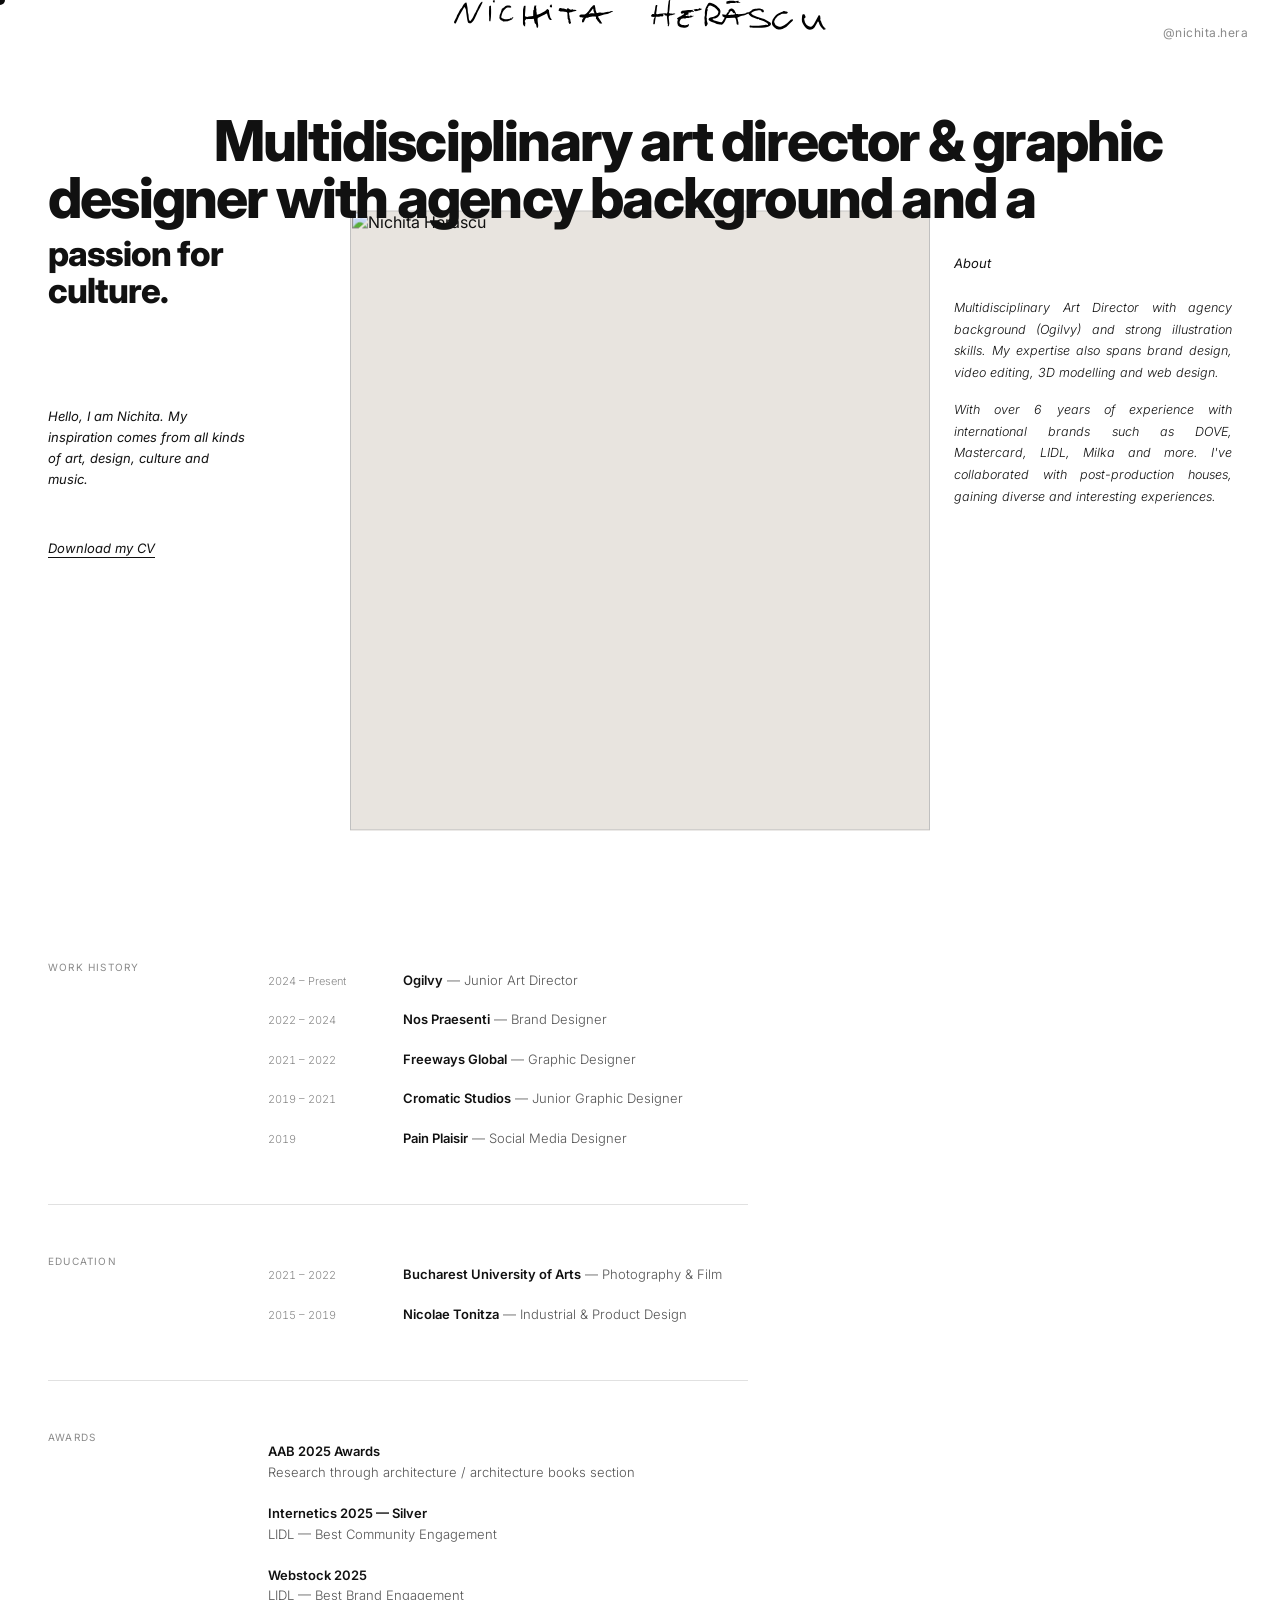
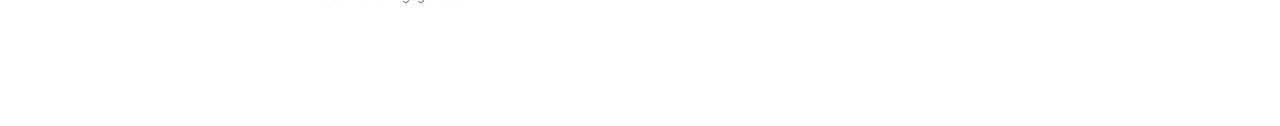
==== commit c6a63232: "About Fix 2" ====
--- a/about.html
+++ b/about.html
@@ -1,4 +1,4 @@
-<html lang="en" data-type="html" data-identifier="f2a91c47-3b6d-4e18-9a52-7d0c8b1e4f36" data-title="about.html — editorial rebuild" data-version="3" width="1200" height="900" imagemodel="imagen-4">
+<html lang="en" data-type="html" data-identifier="f2a91c47-3b6d-4e18-9a52-7d0c8b1e4f36" data-title="about.html — editorial rebuild" data-version="5" width="1200" height="900">
 <head>
 <meta charset="UTF-8">
 <meta name="viewport" content="width=device-width, initial-scale=1.0">
@@ -14,7 +14,7 @@
 /* ═══════════════════════════════════════════════════════
    about.html — editorial layout
    Self-contained: no values depend on style.css, so it
-   renders identically in preview and in the repo.
+   renders the same with or without the shared stylesheet.
    ═══════════════════════════════════════════════════════ */
 
 *, *::before, *::after { box-sizing: border-box; }
@@ -57,7 +57,7 @@
    HEADER — matched to the project pages
    White band, handwritten logo centred, handle right.
    Three-column grid keeps the logo optically centred
-   regardless of how wide the handle is.
+   however wide the handle is.
    ═══════════════════════════════════════════ */
 .page-nav {
     position: fixed; top: 0; left: 0; right: 0;
@@ -68,18 +68,24 @@
     padding: 0 32px;
     background: #ffffff;
 }
+
 .nav-left { justify-self: start; }
 
 .nav-logo {
     grid-column: 2;
     justify-self: center;
     display: block;
+    line-height: 0;              /* kills descender gap under the img */
     transition: opacity .2s;
 }
 .nav-logo:hover { opacity: .5; }
+
 .nav-logo img {
-    height: 26px;
+    height: 30px;
     width: auto;
+    /* If logo.svg is white-on-transparent (as used on the dark
+       hero), uncomment this to flip it black for this white bar:
+       filter: invert(1); */
 }
 
 .nav-handle {
@@ -123,7 +129,7 @@
     display: grid;
     grid-template-columns: repeat(12, 1fr);
     column-gap: 24px;
-    padding-top: 52px;
+    padding-top: 48px;
 }
 
 /* ── Headline ─────────────────────────────
@@ -135,10 +141,10 @@
     position: relative;
     z-index: 3;
     margin: 0;
-    font-size: clamp(32px, 5.4vw, 76px);
+    font-size: clamp(30px, 4.4vw, 64px);
     font-weight: 800;
     letter-spacing: -.032em;
-    line-height: 1.0;
+    line-height: 1.02;
     color: #111111;
     text-indent: 14%;
 }
@@ -151,11 +157,11 @@
     position: relative;
     z-index: 3;
     margin: 0;
-    padding-top: 6px;
-    font-size: clamp(24px, 3.1vw, 44px);
+    padding-top: 8px;
+    font-size: clamp(22px, 2.7vw, 38px);
     font-weight: 800;
     letter-spacing: -.03em;
-    line-height: 1.06;
+    line-height: 1.08;
     color: #111111;
 }
 
@@ -178,7 +184,7 @@
 .col-left {
     grid-column: 1 / 4;
     grid-row: 3;
-    padding-top: 104px;
+    padding-top: 96px;
 }
 .caption {
     margin: 0;
@@ -191,7 +197,7 @@
 }
 .download {
     display: inline-block;
-    margin-top: 54px;
+    margin-top: 50px;
     font-size: 13px;
     font-style: italic;
     color: #111111;
@@ -200,13 +206,6 @@
     transition: opacity .2s;
 }
 .download:hover { opacity: .5; }
-.download-meta {
-    font-size: 11px;
-    font-style: normal;
-    color: #8a8a8a;
-    text-decoration: none;
-    margin-left: 7px;
-}
 
 /* ── Right column ─────────────────────────
    Justified italic, hyphenated. Without hyphens: auto a
@@ -215,10 +214,10 @@
 .col-right {
     grid-column: 10 / 13;
     grid-row: 2 / 5;
-    padding-top: 30px;
+    padding-top: 28px;
 }
 .col-label {
-    margin: 0 0 28px;
+    margin: 0 0 26px;
     font-size: 13px;
     font-style: italic;
     color: #111111;
@@ -239,12 +238,12 @@
 
 /* ═══════════════════════════════════════════
    CV SECTIONS — Work History, Education, Awards
-   Original styling restored: 180px uppercase label,
-   tabular date column, semantic lists. Capped at 700px —
-   the composition above runs full-bleed, this doesn't.
+   180px uppercase label, tabular date column,
+   semantic lists. Capped at 700px — the composition
+   above runs full-bleed, this deliberately doesn't.
    ═══════════════════════════════════════════ */
 
-.cv-body { padding: 128px 48px 110px; }
+.cv-body { padding: 120px 48px 110px; }
 
 .exp-section {
     display: grid;
@@ -313,7 +312,7 @@
 /* ── ≤ 1240px — ease the columns wider ── */
 @media (max-width: 1240px) {
     .figure   { grid-column: 4 / 10; }
-    .col-left { padding-top: 84px; }
+    .col-left { padding-top: 80px; }
 }
 
 /* ── ≤ 1024px ─────────────────────────── */
@@ -322,8 +321,8 @@
     .head      { text-indent: 10%; }
     .figure    { grid-column: 4 / 11; }
     .col-right { grid-column: 11 / 13; }
-    .col-left  { padding-top: 64px; }
-    .cv-body   { padding: 104px 32px 90px; }
+    .col-left  { padding-top: 60px; }
+    .cv-body   { padding: 100px 32px 90px; }
 }
 
 /* ── ≤ 900px — collapse the overlap ───────
@@ -355,18 +354,17 @@
 /* ── ≤ 768px — 16px minimum body text ── */
 @media (max-width: 768px) {
     .page-nav { height: 56px; padding: 0 20px; }
-    .nav-logo img { height: 22px; }
+    .nav-logo img { height: 24px; }
 
     .stage { padding: 56px 20px 0; }
-    .grid  { padding-top: 34px; }
+    .grid  { padding-top: 32px; }
 
     .caption,
     .download,
     .col-label,
     .col-body p { font-size: 1rem; }
 
-    .col-body p    { line-height: 1.72; }
-    .download-meta { font-size: .75rem; }
+    .col-body p { line-height: 1.72; }
 
     /* CV sections: single column, label above list */
     .cv-body     { padding: 72px 20px 80px; }
@@ -463,7 +461,7 @@
 <nav class="page-nav">
     <span class="nav-left"></span>
     <a href="index.html" class="nav-logo" aria-label="Nichita Herascu — home">
-        <img data-src="A handwritten signature reading the two words Nichita Herascu in a loose black ink capital script on a plain white background, thin uneven marker strokes, no other elements, in a minimal monochrome style" alt="Nichita Herascu" width="220" height="26">
+        <img src="images/logo.svg" alt="Nichita Herascu" height="30">
     </a>
     <a href="https://instagram.com/nichita.hera" target="_blank" rel="noopener noreferrer" class="nav-handle">@nichita.hera</a>
 </nav>
@@ -486,13 +484,17 @@
 
         <!-- Centre image -->
         <figure class="figure">
-            <img data-src="Editorial square portrait of a young man in his mid-twenties with closely cropped dark hair, photographed in three-quarter profile looking off-frame, plain warm pale grey studio backdrop, soft directional daylight from the left, simple dark crew-neck top, sharp medium-format detail with natural skin texture, calm and quietly confident, in a restrained minimalist editorial style" alt="Nichita Herascu" width="620" height="620">
+            <img src="images/about.jpg" alt="Nichita Herascu" width="620" height="620">
         </figure>
 
         <!-- Left column: caption + download -->
         <div class="col-left">
             <p class="caption" id="caption">Hello, I am Nichita. My inspiration comes from all kinds of art, design, culture and music.</p>
-            <a href="images/cv.pdf" class="download" type="application/pdf" target="_blank" rel="noopener noreferrer">Download my CV here<span class="download-meta">PDF</span></a>
+            <!-- download attribute forces a save rather than opening
+                 the PDF in the browser viewer. Its value sets the
+                 filename the visitor ends up with. Works because the
+                 file is same-origin. -->
+            <a href="cv/nichita-herascu-cv.pdf" class="download" download="nichita-herascu-cv.pdf" type="application/pdf">Download my CV</a>
         </div>
 
         <!-- Right column: justified italic -->
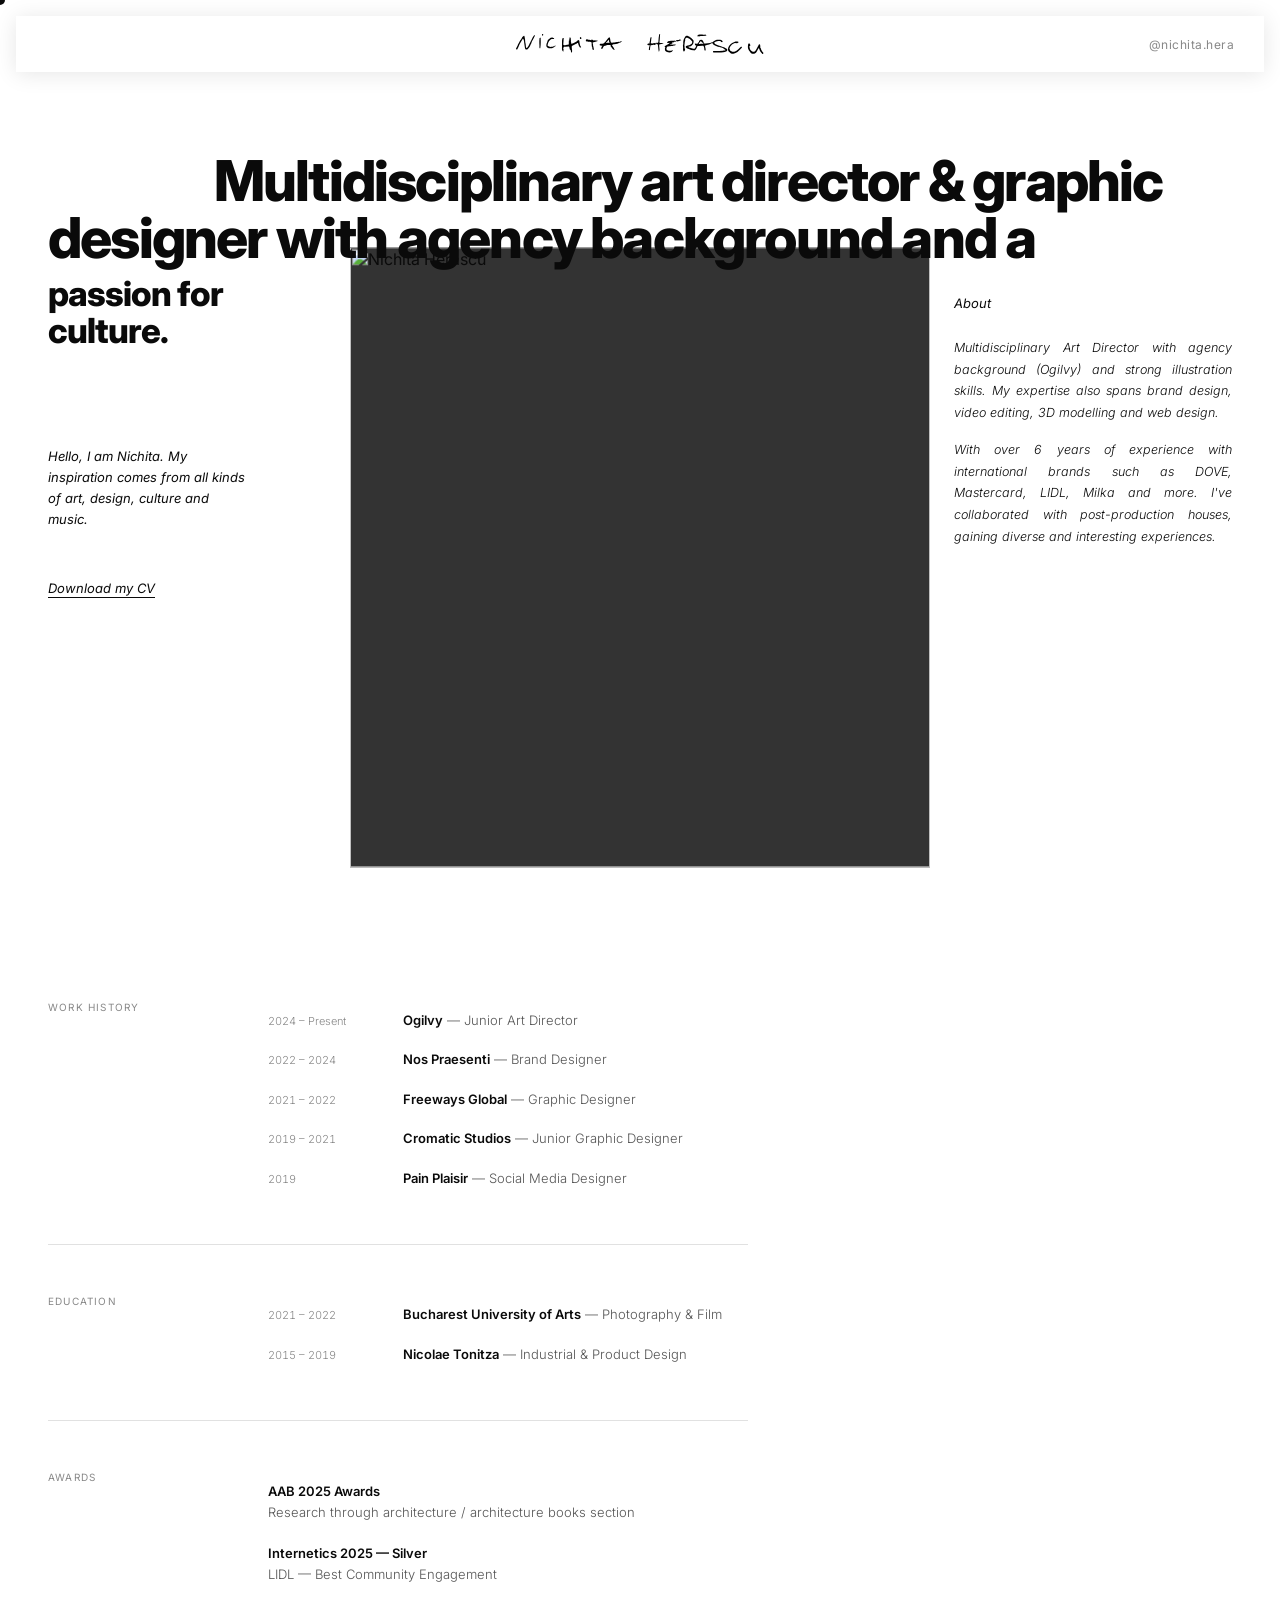
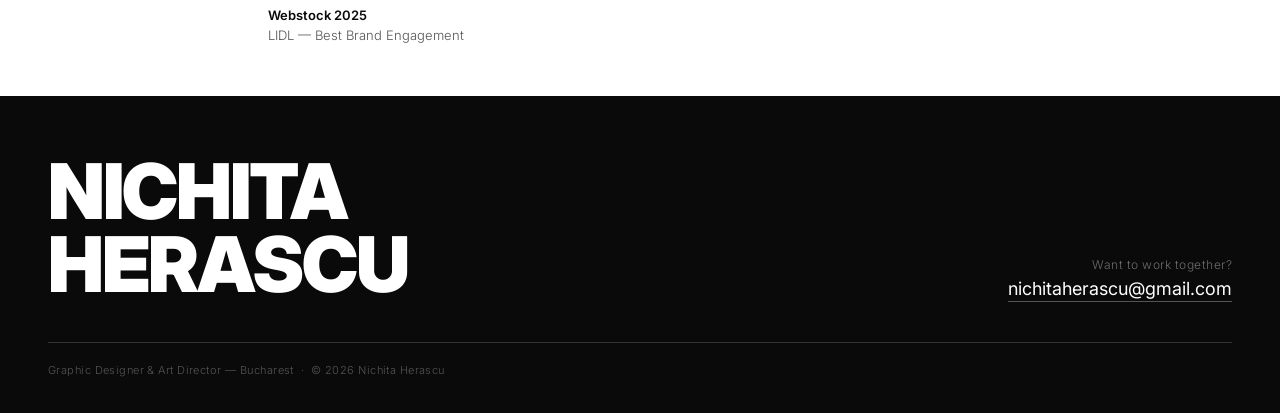
==== commit 41340bdc: "About Fix 3" ====
--- a/about.html
+++ b/about.html
@@ -1,107 +1,104 @@
-<html lang="en" data-type="html" data-identifier="f2a91c47-3b6d-4e18-9a52-7d0c8b1e4f36" data-title="about.html — editorial rebuild" data-version="5" width="1200" height="900">
+<html lang="en" data-type="html" data-identifier="f2a91c47-3b6d-4e18-9a52-7d0c8b1e4f36" data-title="about.html — editorial rebuild" data-version="7" width="1200" height="900">
 <head>
 <meta charset="UTF-8">
 <meta name="viewport" content="width=device-width, initial-scale=1.0">
 <title>CV — Nichita Herascu</title>
 <meta name="description" content="Nichita Herascu — Art Director & Graphic Designer based in Bucharest.">
+
 <link rel="preconnect" href="https://fonts.googleapis.com">
 <link rel="preconnect" href="https://fonts.gstatic.com" crossorigin="">
-<link href="https://fonts.googleapis.com/css2?family=Inter:ital,wght@0,300..900;1,300..500&amp;display=swap" rel="stylesheet">
+<!-- Identical request to the project pages — shares the font cache -->
+<link href="https://fonts.googleapis.com/css2?family=Inter:ital,opsz,wght@0,14..32,100..900;1,14..32,100..900&amp;display=swap" rel="stylesheet">
+
 <link rel="stylesheet" href="style.css">
 <script src="main.js" defer=""></script>
 <script src="about.js" defer=""></script>
+
 <style>
-/* ═══════════════════════════════════════════════════════
+/* ═══════════════════════════════════════════════════════════
    about.html — editorial layout
-   Self-contained: no values depend on style.css, so it
-   renders the same with or without the shared stylesheet.
-   ═══════════════════════════════════════════════════════ */
+   Header and footer lifted verbatim from the project page
+   template. var() fallbacks included so the page still
+   renders if style.css fails to load.
+   ═══════════════════════════════════════════════════════════ */
 
 *, *::before, *::after { box-sizing: border-box; }
 
 html {
-    background: #ffffff;
-    /* clip, not hidden — hidden creates a scroll container */
-    overflow-x: clip;
+  background: var(--white, #ffffff);
+  /* clip, not hidden — hidden creates a scroll container */
+  overflow-x: clip;
 }
 
 body {
-    margin: 0;
-    background: #ffffff;
-    color: #111111;
-    font-family: 'Inter', system-ui, -apple-system, 'Helvetica Neue', sans-serif;
-    -webkit-font-smoothing: antialiased;
-
-    /* FAILSAFE — main.js sets body opacity to 0 for its fade-in.
-       index.html carries the same override. If you resolve the
-       fade properly in main.js, delete this line. */
-    opacity: 1 !important;
+  margin: 0;
+  font-family: 'Inter', sans-serif;
+  background: var(--white, #ffffff);
+  color: var(--black, #111111);
+  -webkit-font-smoothing: antialiased;
+
+  /* Flex column so .site-footer can be pushed to the bottom
+     of the viewport on short pages via margin-top: auto */
+  min-height: 100vh;
+  display: flex;
+  flex-direction: column;
+
+  /* FAILSAFE — main.js sets body opacity to 0 for its fade-in.
+     index.html carries the same override. If you resolve the
+     fade properly in main.js, delete this line. */
+  opacity: 1 !important;
 }
 
 img { max-width: 100%; display: block; }
 a { color: inherit; }
 
-/* ── Accessibility ─────────────────────── */
+/* ── Accessibility ────────────────────────────────────────── */
 .skip-link {
-    position: absolute; left: -9999px; top: 0;
-    background: #111111; color: #ffffff;
-    padding: 10px 16px; font-size: 13px; z-index: 200;
-    text-decoration: none;
+  position: absolute; left: -9999px; top: 0;
+  background: var(--black, #111); color: #fff;
+  padding: 10px 16px; font-size: 13px; z-index: 200;
+  text-decoration: none;
 }
 .skip-link:focus { left: 8px; top: 8px; }
 
-a:focus-visible { outline: 2px solid #111111; outline-offset: 3px; }
-
-
-/* ═══════════════════════════════════════════
-   HEADER — matched to the project pages
-   White band, handwritten logo centred, handle right.
-   Three-column grid keeps the logo optically centred
-   however wide the handle is.
-   ═══════════════════════════════════════════ */
+a:focus-visible { outline: 2px solid var(--black, #111); outline-offset: 3px; }
+
+
+/* ── FLOATING HEADER ──────────────────────────────────────────
+   Identical to the project pages. Floats 16px inside the
+   viewport edges over the content, hence the top clearance
+   on .stage below.
+   ─────────────────────────────────────────────────────────── */
 .page-nav {
-    position: fixed; top: 0; left: 0; right: 0;
-    height: 64px; z-index: 100;
-    display: grid;
-    grid-template-columns: 1fr auto 1fr;
-    align-items: center;
-    padding: 0 32px;
-    background: #ffffff;
-}
-
-.nav-left { justify-self: start; }
-
-.nav-logo {
-    grid-column: 2;
-    justify-self: center;
-    display: block;
-    line-height: 0;              /* kills descender gap under the img */
-    transition: opacity .2s;
-}
-.nav-logo:hover { opacity: .5; }
-
-.nav-logo img {
-    height: 30px;
-    width: auto;
-    /* If logo.svg is white-on-transparent (as used on the dark
-       hero), uncomment this to flip it black for this white bar:
-       filter: invert(1); */
-}
-
-.nav-handle {
-    grid-column: 3;
-    justify-self: end;
-    font-size: 12px;
-    font-weight: 400;
-    letter-spacing: .04em;
-    text-decoration: none;
-    color: #8a8a8a;
-    transition: color .2s;
-}
-.nav-handle:hover { color: #111111; }
+  position: fixed;
+  top: 16px; left: 16px; right: 16px;
+  z-index: 100;
+  display: grid;
+  grid-template-columns: 1fr auto 1fr;
+  align-items: center;
+  gap: 20px;
+  background: var(--white, #fff);
+  padding: 18px 30px;
+  box-shadow: 0 2px 22px rgba(0,0,0,.10);
+}
+
+.page-nav-logo  { grid-column: 2; justify-self: center; }
+.page-nav-right { grid-column: 3; justify-self: end; }
+
+.page-nav .page-nav-logo img { height: 20px; }
+
+.page-nav-ig {
+  font-size: 12px; font-weight: 400; color: var(--gray, #8a8a8a);
+  text-decoration: none; letter-spacing: .04em; transition: color .2s;
+}
+.page-nav-ig:hover { color: var(--black, #111); }
 
 /* Print-only text header — the logo image is hidden on paper */
 .print-head { display: none; }
+
+/* Pushes the footer to the bottom on short pages.
+   All footer styling itself lives in style.css. */
+.site-footer { margin-top: auto; }
 
 
 /* ═══════════════════════════════════════════
@@ -123,115 +120,116 @@
    final lines overlap it. Type z-index 3, image z-index 1.
    ═══════════════════════════════════════════ */
 
-.stage { padding: 64px 48px 0; }
+/* Top padding clears the floating header:
+   16px offset + 56px header height + breathing room */
+.stage { padding: 104px 48px 0; }
 
 .grid {
-    display: grid;
-    grid-template-columns: repeat(12, 1fr);
-    column-gap: 24px;
-    padding-top: 48px;
+  display: grid;
+  grid-template-columns: repeat(12, 1fr);
+  column-gap: 24px;
+  padding-top: 48px;
 }
 
 /* ── Headline ─────────────────────────────
    text-indent pushes the opening line inward, echoing
    the reference's off-centre first line. */
 .head {
-    grid-column: 1 / -1;
-    grid-row: 1;
-    position: relative;
-    z-index: 3;
-    margin: 0;
-    font-size: clamp(30px, 4.4vw, 64px);
-    font-weight: 800;
-    letter-spacing: -.032em;
-    line-height: 1.02;
-    color: #111111;
-    text-indent: 14%;
+  grid-column: 1 / -1;
+  grid-row: 1;
+  position: relative;
+  z-index: 3;
+  margin: 0;
+  font-size: clamp(30px, 4.4vw, 64px);
+  font-weight: 800;
+  letter-spacing: -.032em;
+  line-height: 1.02;
+  color: var(--black, #111);
+  text-indent: 14%;
 }
 
 /* Headline continues in a narrow left measure, running
    down the side of the image. The core move. */
 .tail {
-    grid-column: 1 / 4;
-    grid-row: 2;
-    position: relative;
-    z-index: 3;
-    margin: 0;
-    padding-top: 8px;
-    font-size: clamp(22px, 2.7vw, 38px);
-    font-weight: 800;
-    letter-spacing: -.03em;
-    line-height: 1.08;
-    color: #111111;
+  grid-column: 1 / 4;
+  grid-row: 2;
+  position: relative;
+  z-index: 3;
+  margin: 0;
+  padding-top: 8px;
+  font-size: clamp(22px, 2.7vw, 38px);
+  font-weight: 800;
+  letter-spacing: -.03em;
+  line-height: 1.08;
+  color: var(--black, #111);
 }
 
 /* ── Centre image ─────────────────────── */
 .figure {
-    grid-column: 4 / 10;
-    grid-row: 2 / 5;
-    position: relative;
-    z-index: 1;
-    margin: -10px 0 0;
+  grid-column: 4 / 10;
+  grid-row: 2 / 5;
+  position: relative;
+  z-index: 1;
+  margin: -10px 0 0;
 }
 .figure img {
-    width: 100%;
-    aspect-ratio: 1 / 1;
-    object-fit: cover;
-    background: #e8e4df;
+  width: 100%;
+  aspect-ratio: 1 / 1;
+  object-fit: cover;
+  background: var(--dim, #e8e4df);
 }
 
 /* ── Left column ──────────────────────── */
 .col-left {
-    grid-column: 1 / 4;
-    grid-row: 3;
-    padding-top: 96px;
+  grid-column: 1 / 4;
+  grid-row: 3;
+  padding-top: 96px;
 }
 .caption {
-    margin: 0;
-    max-width: 200px;
-    font-size: 13px;
-    font-style: italic;
-    font-weight: 400;
-    line-height: 1.62;
-    color: #111111;
+  margin: 0;
+  max-width: 200px;
+  font-size: 13px;
+  font-style: italic;
+  font-weight: 400;
+  line-height: 1.62;
+  color: var(--black, #111);
 }
 .download {
-    display: inline-block;
-    margin-top: 50px;
-    font-size: 13px;
-    font-style: italic;
-    color: #111111;
-    text-decoration: underline;
-    text-underline-offset: 4px;
-    transition: opacity .2s;
+  display: inline-block;
+  margin-top: 50px;
+  font-size: 13px;
+  font-style: italic;
+  color: var(--black, #111);
+  text-decoration: underline;
+  text-underline-offset: 4px;
+  transition: opacity .2s;
 }
 .download:hover { opacity: .5; }
 
 /* ── Right column ─────────────────────────
    Justified italic, hyphenated. Without hyphens: auto a
-   measure this narrow opens rivers of white space —
-   visible on the reference's own last line. */
+   measure this narrow opens rivers of white space. */
 .col-right {
-    grid-column: 10 / 13;
-    grid-row: 2 / 5;
-    padding-top: 28px;
+  grid-column: 10 / 13;
+  grid-row: 2 / 5;
+  padding-top: 28px;
 }
 .col-label {
-    margin: 0 0 26px;
-    font-size: 13px;
-    font-style: italic;
-    color: #111111;
+  margin: 0 0 26px;
+  font-size: 13px;
+  font-style: italic;
+  color: var(--black, #111);
 }
 .col-body p {
-    margin: 0 0 15px;
-    font-size: 12.5px;
-    font-style: italic;
-    font-weight: 300;
-    line-height: 1.74;
-    color: #111111;
-    text-align: justify;
-    hyphens: auto;
-    -webkit-hyphens: auto;
+  margin: 0 0 15px;
+  font-size: 12.5px;
+  font-style: italic;
+  font-weight: 300;
+  line-height: 1.74;
+  color: var(--black, #111);
+  text-align: justify;
+  hyphens: auto;
+  -webkit-hyphens: auto;
 }
 .col-body p:last-child { margin-bottom: 0; }
 
@@ -243,63 +241,65 @@
    above runs full-bleed, this deliberately doesn't.
    ═══════════════════════════════════════════ */
 
-.cv-body { padding: 120px 48px 110px; }
+/* Bottom padding kept low — the footer brings its own
+   generous top padding from style.css */
+.cv-body { padding: 120px 48px 40px; }
 
 .exp-section {
-    display: grid;
-    grid-template-columns: 180px 1fr;
-    gap: 40px;
-    max-width: 700px;
-    padding: 46px 0;
-    border-top: 1px solid rgba(138, 138, 138, .26);
+  display: grid;
+  grid-template-columns: 180px 1fr;
+  gap: 40px;
+  max-width: 700px;
+  padding: 46px 0;
+  border-top: 1px solid rgba(138, 138, 138, .26);
 }
 .exp-section:first-child { border-top: 0; padding-top: 0; }
 .exp-section:last-of-type { padding-bottom: 0; }
 
 .exp-label {
-    margin: 0;
-    padding-top: 4px;
-    font-size: 10px;
-    font-weight: 400;
-    letter-spacing: .12em;
-    text-transform: uppercase;
-    color: #8a8a8a;
+  margin: 0;
+  padding-top: 4px;
+  font-size: 10px;
+  font-weight: 400;
+  letter-spacing: .12em;
+  text-transform: uppercase;
+  color: var(--gray, #8a8a8a);
 }
 
 .hist-list {
-    margin: 4px 0 0;
-    padding: 0;
-    list-style: none;
+  margin: 4px 0 0;
+  padding: 0;
+  list-style: none;
 }
 
 /* Dated rows — Work History and Education */
 .hist-item {
-    display: flex;
-    gap: 20px;
-    align-items: baseline;
-    padding: 10px 0;
-    font-size: 13px;
-    font-weight: 300;
-    line-height: 1.5;
-    color: #111111;
+  display: flex;
+  gap: 20px;
+  align-items: baseline;
+  padding: 10px 0;
+  font-size: 13px;
+  font-weight: 300;
+  line-height: 1.5;
+  color: var(--black, #111);
 }
 .hist-date {
-    flex-shrink: 0;
-    min-width: 115px;
-    font-size: 11px;
-    color: #8a8a8a;
-    font-variant-numeric: tabular-nums;
+  flex-shrink: 0;
+  min-width: 115px;
+  font-size: 11px;
+  color: var(--gray, #8a8a8a);
+  font-variant-numeric: tabular-nums;
 }
 .hist-detail strong { font-weight: 600; }
 .hist-role { color: #555555; }
 
 /* Undated rows — Awards */
 .award-item {
-    padding: 10px 0;
-    font-size: 13px;
-    font-weight: 300;
-    line-height: 1.6;
-    color: #111111;
+  padding: 10px 0;
+  font-size: 13px;
+  font-weight: 300;
+  line-height: 1.6;
+  color: var(--black, #111);
 }
 .award-item strong { display: block; font-weight: 600; }
 .award-item span { color: #555555; }
@@ -311,18 +311,21 @@
 
 /* ── ≤ 1240px — ease the columns wider ── */
 @media (max-width: 1240px) {
-    .figure   { grid-column: 4 / 10; }
-    .col-left { padding-top: 80px; }
+  .figure   { grid-column: 4 / 10; }
+  .col-left { padding-top: 80px; }
 }
 
 /* ── ≤ 1024px ─────────────────────────── */
 @media (max-width: 1024px) {
-    .stage     { padding: 64px 32px 0; }
-    .head      { text-indent: 10%; }
-    .figure    { grid-column: 4 / 11; }
-    .col-right { grid-column: 11 / 13; }
-    .col-left  { padding-top: 60px; }
-    .cv-body   { padding: 100px 32px 90px; }
+  /* Header inset tightens, matching the project pages */
+  .page-nav { top: 12px; left: 12px; right: 12px; padding: 16px 22px; }
+
+  .stage     { padding: 92px 32px 0; }
+  .head      { text-indent: 10%; }
+  .figure    { grid-column: 4 / 11; }
+  .col-right { grid-column: 11 / 13; }
+  .col-left  { padding-top: 60px; }
+  .cv-body   { padding: 100px 32px 40px; }
 }
 
 /* ── ≤ 900px — collapse the overlap ───────
@@ -331,64 +334,70 @@
    composition flattens early rather than compressing:
    headline → tail → image → left → right. */
 @media (max-width: 900px) {
-    .grid { grid-template-columns: 1fr; }
-
-    .head, .tail, .figure,
-    .col-left, .col-right {
-        grid-column: 1 / -1;
-        grid-row: auto;
-    }
-
-    .head       { text-indent: 0; }
-    .tail       { padding-top: 12px; }
-    .figure     { margin: 36px 0 0; }
-    .figure img { aspect-ratio: 4 / 5; }
-    .col-left   { padding-top: 36px; }
-    .caption    { max-width: 100%; }
-    .download   { margin-top: 24px; }
-    .col-right  { padding-top: 48px; }
-    .col-label  { margin-bottom: 16px; }
-    .cv-body    { padding-top: 88px; }
+  .grid { grid-template-columns: 1fr; }
+
+  .head, .tail, .figure,
+  .col-left, .col-right {
+    grid-column: 1 / -1;
+    grid-row: auto;
+  }
+
+  .head       { text-indent: 0; }
+  .tail       { padding-top: 12px; }
+  .figure     { margin: 36px 0 0; }
+  .figure img { aspect-ratio: 4 / 5; }
+  .col-left   { padding-top: 36px; }
+  .caption    { max-width: 100%; }
+  .download   { margin-top: 24px; }
+  .col-right  { padding-top: 48px; }
+  .col-label  { margin-bottom: 16px; }
+  .cv-body    { padding-top: 88px; }
 }
 
 /* ── ≤ 768px — 16px minimum body text ── */
 @media (max-width: 768px) {
-    .page-nav { height: 56px; padding: 0 20px; }
-    .nav-logo img { height: 24px; }
-
-    .stage { padding: 56px 20px 0; }
-    .grid  { padding-top: 32px; }
-
-    .caption,
-    .download,
-    .col-label,
-    .col-body p { font-size: 1rem; }
-
-    .col-body p { line-height: 1.72; }
-
-    /* CV sections: single column, label above list */
-    .cv-body     { padding: 72px 20px 80px; }
-    .exp-section { grid-template-columns: 1fr; gap: 10px; padding: 36px 0; }
-    .hist-item   { font-size: 1rem; gap: 14px; flex-wrap: wrap; }
-    .award-item  { font-size: 1rem; padding: 12px 0; }
-    /* UI labels stay below 16px — secondary information */
-    .exp-label   { font-size: .6875rem; }
-    .hist-date   { font-size: .8125rem; min-width: 90px; }
-}
-
-/* ── ≤ 480px ──────────────────────────── */
+  .page-nav { top: 10px; left: 10px; right: 10px; padding: 14px 18px; gap: 12px; }
+  .page-nav .page-nav-logo img { height: 16px; }
+
+  body   { font-size: 16px; }
+  .stage { padding: 78px 20px 0; }
+  .grid  { padding-top: 32px; }
+
+  .caption,
+  .download,
+  .col-label,
+  .col-body p { font-size: 1rem; }
+
+  .col-body p { line-height: 1.72; }
+
+  /* CV sections: single column, label above list */
+  .cv-body     { padding: 72px 20px 32px; }
+  .exp-section { grid-template-columns: 1fr; gap: 10px; padding: 36px 0; }
+  .hist-item   { font-size: 1rem; gap: 14px; flex-wrap: wrap; }
+  .award-item  { font-size: 1rem; padding: 12px 0; }
+  /* UI labels stay below 16px — secondary information */
+  .exp-label   { font-size: .6875rem; }
+  .hist-date   { font-size: .8125rem; min-width: 90px; }
+}
+
+/* ── ≤ 480px ──────────────────────────────
+   Handle drops, logo centres — as on the project pages. */
 @media (max-width: 480px) {
-    /* Justification is unreadable at this measure */
-    .col-body p { text-align: left; hyphens: manual; }
-
-    .hist-item { flex-direction: column; gap: 2px; }
-    .hist-date { min-width: unset; }
+  .page-nav-right { display: none; }
+  .page-nav { grid-template-columns: 1fr; justify-items: center; }
+  .page-nav-logo { grid-column: 1; }
+
+  /* Justification is unreadable at this measure */
+  .col-body p { text-align: left; hyphens: manual; }
+
+  .hist-item { flex-direction: column; gap: 2px; }
+  .hist-date { min-width: unset; }
 }
 
 /* ── Reduced motion ───────────────────── */
 @media (prefers-reduced-motion: reduce) {
-    .figure { transform: none !important; }
-    * { transition-duration: .01ms !important; }
+  .figure { transform: none !important; }
+  * { transition-duration: .01ms !important; }
 }
 
 
@@ -396,59 +405,63 @@
    PRINT — it's a CV, people will ⌘P it
    ═══════════════════════════════════════════ */
 @media print {
-    .page-nav, .skip-link, .figure, #cursor { display: none !important; }
-
-    html, body { background: #fff; color: #000; }
-
-    /* Text header replaces the logo image on paper */
-    .print-head {
-        display: block;
-        margin: 0 0 20pt;
-        padding-bottom: 10pt;
-        border-bottom: 1px solid #000;
-    }
-    .print-head strong {
-        display: block;
-        font-size: 15pt; font-weight: 700;
-        letter-spacing: -.01em;
-    }
-    .print-head span {
-        display: block;
-        font-size: 9.5pt; color: #333;
-        margin-top: 3pt;
-    }
-
-    .stage { padding: 0; }
-    .grid  { display: block; padding-top: 0; }
-
-    .head { font-size: 20pt; text-indent: 0; line-height: 1.18; }
-    .tail { font-size: 20pt; padding-top: 0; }
-
-    .col-left { padding-top: 16pt; }
-    .caption  { max-width: none; font-size: 10pt; font-style: normal; }
-    .download { display: none; }
-
-    .col-right { padding-top: 14pt; }
-    .col-label {
-        font-size: 8pt; letter-spacing: .1em;
-        text-transform: uppercase;
-    }
-    .col-body p {
-        font-size: 10pt; font-style: normal;
-        text-align: left; line-height: 1.5;
-    }
-
-    .cv-body { padding: 18pt 0 0; }
-    .exp-section {
-        grid-template-columns: 100pt 1fr;
-        gap: 18pt; max-width: none;
-        padding: 12pt 0; border-top: 0;
-        break-inside: avoid; page-break-inside: avoid;
-    }
-    .exp-label  { font-size: 8pt; color: #555; }
-    .hist-item,
-    .award-item { font-size: 10pt; color: #000; line-height: 1.5; }
-    .hist-date  { color: #555; }
+  .page-nav, .skip-link, .figure,
+  .site-footer, #cursor { display: none !important; }
+
+  html, body {
+    background: #fff; color: #000;
+    display: block; min-height: 0;
+  }
+
+  /* Text header replaces the logo image on paper */
+  .print-head {
+    display: block;
+    margin: 0 0 20pt;
+    padding-bottom: 10pt;
+    border-bottom: 1px solid #000;
+  }
+  .print-head strong {
+    display: block;
+    font-size: 15pt; font-weight: 700;
+    letter-spacing: -.01em;
+  }
+  .print-head span {
+    display: block;
+    font-size: 9.5pt; color: #333;
+    margin-top: 3pt;
+  }
+
+  .stage { padding: 0; }
+  .grid  { display: block; padding-top: 0; }
+
+  .head { font-size: 20pt; text-indent: 0; line-height: 1.18; }
+  .tail { font-size: 20pt; padding-top: 0; }
+
+  .col-left { padding-top: 16pt; }
+  .caption  { max-width: none; font-size: 10pt; font-style: normal; }
+  .download { display: none; }
+
+  .col-right { padding-top: 14pt; }
+  .col-label {
+    font-size: 8pt; letter-spacing: .1em;
+    text-transform: uppercase;
+  }
+  .col-body p {
+    font-size: 10pt; font-style: normal;
+    text-align: left; line-height: 1.5;
+  }
+
+  .cv-body { padding: 18pt 0 0; }
+  .exp-section {
+    grid-template-columns: 100pt 1fr;
+    gap: 18pt; max-width: none;
+    padding: 12pt 0; border-top: 0;
+    break-inside: avoid; page-break-inside: avoid;
+  }
+  .exp-label  { font-size: 8pt; color: #555; }
+  .hist-item,
+  .award-item { font-size: 10pt; color: #000; line-height: 1.5; }
+  .hist-date  { color: #555; }
 }
 </style>
 </head>
@@ -458,94 +471,109 @@
 
 <div id="cursor"></div>
 
+<!-- ══ FLOATING HEADER ═══════════════════════════════════════ -->
 <nav class="page-nav">
-    <span class="nav-left"></span>
-    <a href="index.html" class="nav-logo" aria-label="Nichita Herascu — home">
-        <img src="images/logo.svg" alt="Nichita Herascu" height="30">
-    </a>
-    <a href="https://instagram.com/nichita.hera" target="_blank" rel="noopener noreferrer" class="nav-handle">@nichita.hera</a>
+  <a href="index.html" class="page-nav-logo" aria-label="Nichita Herascu">
+    <img src="images/logo.svg" alt="Nichita Herascu">
+  </a>
+  <div class="page-nav-right">
+    <a href="https://instagram.com/nichita.hera" target="_blank" rel="noopener noreferrer" class="page-nav-ig">@nichita.hera</a>
+  </div>
 </nav>
 
 <main class="stage" id="main">
 
-    <p class="print-head">
-        <strong>Nichita Herascu</strong>
-        <span>Art Director &amp; Graphic Designer — Bucharest</span>
-        <span>nichitaherascu@gmail.com &nbsp;·&nbsp; instagram.com/nichita.hera</span>
-    </p>
-
-    <div class="grid">
-
-        <!-- Headline, full width, overlapping the image -->
-        <h1 class="head" id="head">Multidisciplinary art director &amp; graphic designer with agency background and a</h1>
-
-        <!-- Headline tail, narrow left measure -->
-        <p class="tail" id="tail">passion for culture.</p>
-
-        <!-- Centre image -->
-        <figure class="figure">
-            <img src="images/about.jpg" alt="Nichita Herascu" width="620" height="620">
-        </figure>
-
-        <!-- Left column: caption + download -->
-        <div class="col-left">
-            <p class="caption" id="caption">Hello, I am Nichita. My inspiration comes from all kinds of art, design, culture and music.</p>
-            <!-- download attribute forces a save rather than opening
-                 the PDF in the browser viewer. Its value sets the
-                 filename the visitor ends up with. Works because the
-                 file is same-origin. -->
-            <a href="cv/nichita-herascu-cv.pdf" class="download" download="nichita-herascu-cv.pdf" type="application/pdf">Download my CV</a>
-        </div>
-
-        <!-- Right column: justified italic -->
-        <div class="col-right">
-            <p class="col-label" id="col-label">About</p>
-            <div class="col-body">
-                <p id="body-1">Multidisciplinary Art Director with agency background (Ogilvy) and strong illustration skills. My expertise also spans brand design, video editing, 3D modelling and web design.</p>
-                <p id="body-2">With over 6 years of experience with international brands such as DOVE, Mastercard, LIDL, Milka and more. I've collaborated with post-production houses, gaining diverse and interesting experiences.</p>
-            </div>
-        </div>
-
+  <p class="print-head">
+    <strong>Nichita Herascu</strong>
+    <span>Art Director &amp; Graphic Designer — Bucharest</span>
+    <span>nichitaherascu@gmail.com &nbsp;·&nbsp; instagram.com/nichita.hera</span>
+  </p>
+
+  <div class="grid">
+
+    <!-- Headline, full width, overlapping the image -->
+    <h1 class="head" id="head">Multidisciplinary art director &amp; graphic designer with agency background and a</h1>
+
+    <!-- Headline tail, narrow left measure -->
+    <p class="tail" id="tail">passion for culture.</p>
+
+    <!-- Centre image -->
+    <figure class="figure">
+      <img src="images/about.jpg" alt="Nichita Herascu" width="620" height="620">
+    </figure>
+
+    <!-- Left column: caption + download -->
+    <div class="col-left">
+      <p class="caption" id="caption">Hello, I am Nichita. My inspiration comes from all kinds of art, design, culture and music.</p>
+      <!-- download attribute forces a save rather than opening the
+           PDF in the browser viewer. Its value sets the filename the
+           visitor ends up with. Works because the file is same-origin. -->
+      <a href="cv/nichita-herascu-cv.pdf" class="download" download="nichita-herascu-cv.pdf" type="application/pdf">Download my CV</a>
     </div>
+
+    <!-- Right column: justified italic -->
+    <div class="col-right">
+      <p class="col-label" id="col-label">About</p>
+      <div class="col-body">
+        <p id="body-1">Multidisciplinary Art Director with agency background (Ogilvy) and strong illustration skills. My expertise also spans brand design, video editing, 3D modelling and web design.</p>
+        <p id="body-2">With over 6 years of experience with international brands such as DOVE, Mastercard, LIDL, Milka and more. I've collaborated with post-production houses, gaining diverse and interesting experiences.</p>
+      </div>
+    </div>
+
+  </div>
 </main>
 
-<!-- ═══ CV SECTIONS ═══ -->
+<!-- ══ CV SECTIONS ═══════════════════════════════════════════ -->
 <div class="cv-body">
 
-    <section class="exp-section" aria-labelledby="label-work">
-        <h2 class="exp-label" id="label-work">Work History</h2>
-        <div>
-            <ul class="hist-list">
-                <li class="hist-item"><span class="hist-date">2024 – Present</span><span class="hist-detail"><strong>Ogilvy</strong><span class="hist-role"> — Junior Art Director</span></span></li>
-                <li class="hist-item"><span class="hist-date">2022 – 2024</span><span class="hist-detail"><strong>Nos Praesenti</strong><span class="hist-role"> — Brand Designer</span></span></li>
-                <li class="hist-item"><span class="hist-date">2021 – 2022</span><span class="hist-detail"><strong>Freeways Global</strong><span class="hist-role"> — Graphic Designer</span></span></li>
-                <li class="hist-item"><span class="hist-date">2019 – 2021</span><span class="hist-detail"><strong>Cromatic Studios</strong><span class="hist-role"> — Junior Graphic Designer</span></span></li>
-                <li class="hist-item"><span class="hist-date">2019</span><span class="hist-detail"><strong>Pain Plaisir</strong><span class="hist-role"> — Social Media Designer</span></span></li>
-            </ul>
-        </div>
-    </section>
-
-    <section class="exp-section" aria-labelledby="label-edu">
-        <h2 class="exp-label" id="label-edu">Education</h2>
-        <div>
-            <ul class="hist-list">
-                <li class="hist-item"><span class="hist-date">2021 – 2022</span><span class="hist-detail"><strong>Bucharest University of Arts</strong><span class="hist-role"> — Photography &amp; Film</span></span></li>
-                <li class="hist-item"><span class="hist-date">2015 – 2019</span><span class="hist-detail"><strong>Nicolae Tonitza</strong><span class="hist-role"> — Industrial &amp; Product Design</span></span></li>
-            </ul>
-        </div>
-    </section>
-
-    <section class="exp-section" aria-labelledby="label-awards">
-        <h2 class="exp-label" id="label-awards">Awards</h2>
-        <div>
-            <ul class="hist-list">
-                <li class="award-item"><strong>AAB 2025 Awards</strong><span>Research through architecture / architecture books section</span></li>
-                <li class="award-item"><strong>Internetics 2025 — Silver</strong><span>LIDL — Best Community Engagement</span></li>
-                <li class="award-item"><strong>Webstock 2025</strong><span>LIDL — Best Brand Engagement</span></li>
-            </ul>
-        </div>
-    </section>
+  <section class="exp-section" aria-labelledby="label-work">
+    <h2 class="exp-label" id="label-work">Work History</h2>
+    <div>
+      <ul class="hist-list">
+        <li class="hist-item"><span class="hist-date">2024 – Present</span><span class="hist-detail"><strong>Ogilvy</strong><span class="hist-role"> — Junior Art Director</span></span></li>
+        <li class="hist-item"><span class="hist-date">2022 – 2024</span><span class="hist-detail"><strong>Nos Praesenti</strong><span class="hist-role"> — Brand Designer</span></span></li>
+        <li class="hist-item"><span class="hist-date">2021 – 2022</span><span class="hist-detail"><strong>Freeways Global</strong><span class="hist-role"> — Graphic Designer</span></span></li>
+        <li class="hist-item"><span class="hist-date">2019 – 2021</span><span class="hist-detail"><strong>Cromatic Studios</strong><span class="hist-role"> — Junior Graphic Designer</span></span></li>
+        <li class="hist-item"><span class="hist-date">2019</span><span class="hist-detail"><strong>Pain Plaisir</strong><span class="hist-role"> — Social Media Designer</span></span></li>
+      </ul>
+    </div>
+  </section>
+
+  <section class="exp-section" aria-labelledby="label-edu">
+    <h2 class="exp-label" id="label-edu">Education</h2>
+    <div>
+      <ul class="hist-list">
+        <li class="hist-item"><span class="hist-date">2021 – 2022</span><span class="hist-detail"><strong>Bucharest University of Arts</strong><span class="hist-role"> — Photography &amp; Film</span></span></li>
+        <li class="hist-item"><span class="hist-date">2015 – 2019</span><span class="hist-detail"><strong>Nicolae Tonitza</strong><span class="hist-role"> — Industrial &amp; Product Design</span></span></li>
+      </ul>
+    </div>
+  </section>
+
+  <section class="exp-section" aria-labelledby="label-awards">
+    <h2 class="exp-label" id="label-awards">Awards</h2>
+    <div>
+      <ul class="hist-list">
+        <li class="award-item"><strong>AAB 2025 Awards</strong><span>Research through architecture / architecture books section</span></li>
+        <li class="award-item"><strong>Internetics 2025 — Silver</strong><span>LIDL — Best Community Engagement</span></li>
+        <li class="award-item"><strong>Webstock 2025</strong><span>LIDL — Best Brand Engagement</span></li>
+      </ul>
+    </div>
+  </section>
 
 </div>
 
+<!-- ══ FOOTER ════════════════════════════════════════════════ -->
+<footer class="site-footer">
+  <div class="footer-top">
+    <h2 class="footer-name">Nichita<br>Herascu</h2>
+    <div class="footer-contact">
+      <p class="footer-cta-text">Want to work together?</p>
+      <a href="mailto:nichitaherascu@gmail.com" class="footer-email">nichitaherascu@gmail.com</a>
+    </div>
+  </div>
+  <div class="footer-bottom">
+    <p class="footer-copy">Graphic Designer &amp; Art Director — Bucharest &nbsp;·&nbsp; © 2026 Nichita Herascu</p>
+  </div>
+</footer>
+
 </body></html>
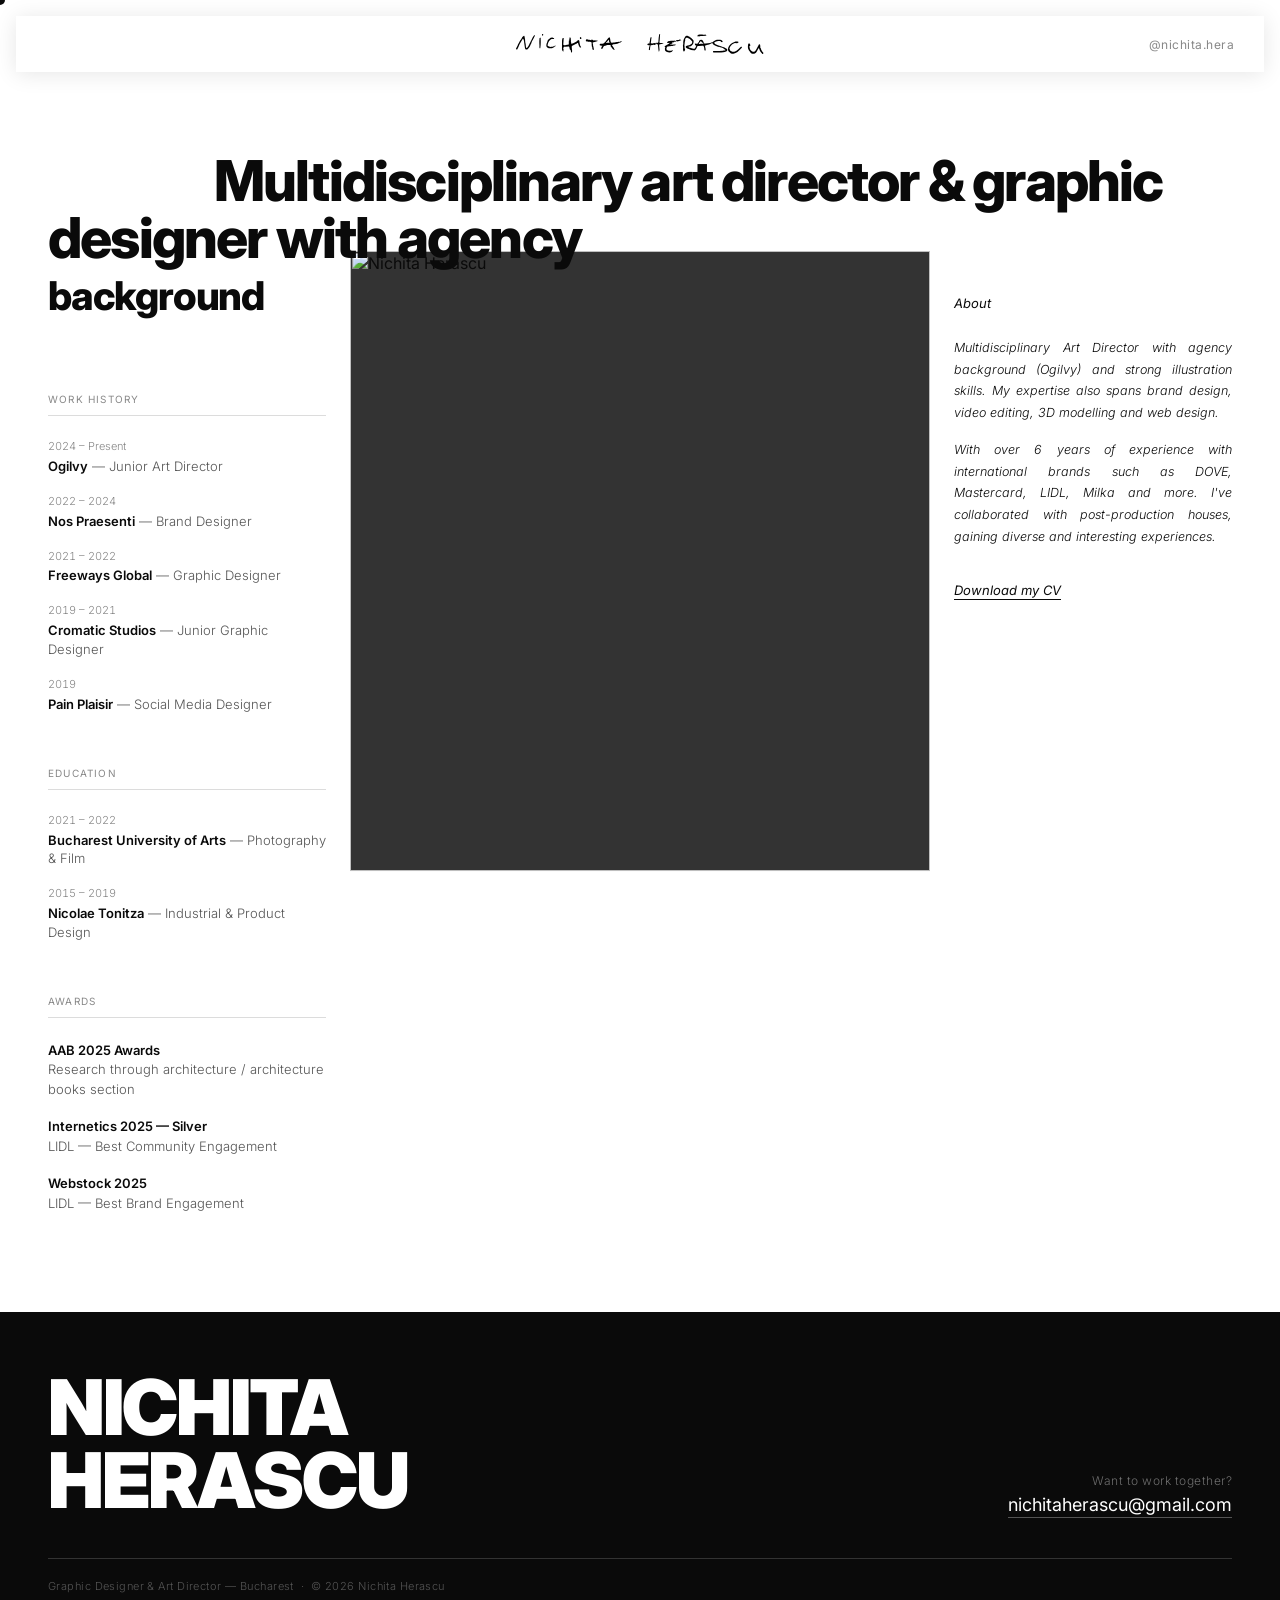
==== commit ec434dc9: "About Fix 5" ====
--- a/about.html
+++ b/about.html
@@ -1,4 +1,4 @@
-<html lang="en" data-type="html" data-identifier="f2a91c47-3b6d-4e18-9a52-7d0c8b1e4f36" data-title="about.html — editorial rebuild" data-version="7" width="1200" height="900">
+<html lang="en" data-type="html" data-identifier="f2a91c47-3b6d-4e18-9a52-7d0c8b1e4f36" data-title="about.html — editorial rebuild" data-version="9" width="1200" height="900">
 <head>
 <meta charset="UTF-8">
 <meta name="viewport" content="width=device-width, initial-scale=1.0">
@@ -110,19 +110,19 @@
            │ HEADLINE — full width, z-index 3 │
            └──────────────────────────────────┘
    row 2   ┌────────┐┌──────────┐┌────────────┐
-           │ tail   ││          ││ right col  │
-   row 3   ├────────┤│  IMAGE   ││ justified  │
-           │ left   ││  cols    ││ italic     │
-           │ col    ││  4–10    ││ cols 10–13 │
+           │ tail   ││          ││ About copy │
+   row 3   ├────────┤│  IMAGE   ││ + Download │
+           │ CV     ││  cols    ││ cols 10–13 │
+           │ LISTS  ││  4–10    ││            │
            └────────┘└──────────┘└────────────┘
 
    Image pulled up by a negative margin so the headline's
-   final lines overlap it. Type z-index 3, image z-index 1.
+   final line overlaps it. Type z-index 3, image z-index 1.
    ═══════════════════════════════════════════ */
 
 /* Top padding clears the floating header:
    16px offset + 56px header height + breathing room */
-.stage { padding: 104px 48px 0; }
+.stage { padding: 104px 48px 90px; }
 
 .grid {
   display: grid;
@@ -148,8 +148,9 @@
   text-indent: 14%;
 }
 
-/* Headline continues in a narrow left measure, running
-   down the side of the image. The core move. */
+/* Headline's final word drops into the narrow left measure,
+   running down the side of the image. The core move — this
+   is what creates the overlap that defines the layout. */
 .tail {
   grid-column: 1 / 4;
   grid-row: 2;
@@ -157,10 +158,10 @@
   z-index: 3;
   margin: 0;
   padding-top: 8px;
-  font-size: clamp(22px, 2.7vw, 38px);
+  font-size: clamp(24px, 3.1vw, 44px);
   font-weight: 800;
   letter-spacing: -.03em;
-  line-height: 1.08;
+  line-height: 1.06;
   color: var(--black, #111);
 }
 
@@ -179,34 +180,7 @@
   background: var(--dim, #e8e4df);
 }
 
-/* ── Left column ──────────────────────── */
-.col-left {
-  grid-column: 1 / 4;
-  grid-row: 3;
-  padding-top: 96px;
-}
-.caption {
-  margin: 0;
-  max-width: 200px;
-  font-size: 13px;
-  font-style: italic;
-  font-weight: 400;
-  line-height: 1.62;
-  color: var(--black, #111);
-}
-.download {
-  display: inline-block;
-  margin-top: 50px;
-  font-size: 13px;
-  font-style: italic;
-  color: var(--black, #111);
-  text-decoration: underline;
-  text-underline-offset: 4px;
-  transition: opacity .2s;
-}
-.download:hover { opacity: .5; }
-
-/* ── Right column ─────────────────────────
+/* ── Right column — About + Download ──────
    Justified italic, hyphenated. Without hyphens: auto a
    measure this narrow opens rivers of white space. */
 .col-right {
@@ -233,32 +207,41 @@
 }
 .col-body p:last-child { margin-bottom: 0; }
 
+/* Download sits directly beneath the About copy */
+.download {
+  display: inline-block;
+  margin-top: 34px;
+  font-size: 13px;
+  font-style: italic;
+  color: var(--black, #111);
+  text-decoration: underline;
+  text-underline-offset: 4px;
+  transition: opacity .2s;
+}
+.download:hover { opacity: .5; }
+
 
 /* ═══════════════════════════════════════════
-   CV SECTIONS — Work History, Education, Awards
-   180px uppercase label, tabular date column,
-   semantic lists. Capped at 700px — the composition
-   above runs full-bleed, this deliberately doesn't.
+   CV LISTS — left column, beside the image
+   Narrow measure, so dates stack above each role
+   rather than sitting in a fixed-width column.
    ═══════════════════════════════════════════ */
 
-/* Bottom padding kept low — the footer brings its own
-   generous top padding from style.css */
-.cv-body { padding: 120px 48px 40px; }
-
-.exp-section {
-  display: grid;
-  grid-template-columns: 180px 1fr;
-  gap: 40px;
-  max-width: 700px;
-  padding: 46px 0;
-  border-top: 1px solid rgba(138, 138, 138, .26);
-}
-.exp-section:first-child { border-top: 0; padding-top: 0; }
-.exp-section:last-of-type { padding-bottom: 0; }
+.cv-lists {
+  grid-column: 1 / 4;
+  grid-row: 3;
+  position: relative;
+  z-index: 3;
+  padding-top: 76px;
+}
+
+.exp-section { margin-bottom: 44px; }
+.exp-section:last-child { margin-bottom: 0; }
 
 .exp-label {
-  margin: 0;
-  padding-top: 4px;
+  margin: 0 0 14px;
+  padding-bottom: 10px;
+  border-bottom: 1px solid rgba(138, 138, 138, .3);
   font-size: 10px;
   font-weight: 400;
   letter-spacing: .12em;
@@ -266,41 +249,35 @@
   color: var(--gray, #8a8a8a);
 }
 
-.hist-list {
-  margin: 4px 0 0;
-  padding: 0;
-  list-style: none;
-}
-
-/* Dated rows — Work History and Education */
+.hist-list { margin: 0; padding: 0; list-style: none; }
+
+/* Stacked rows — date above detail */
 .hist-item {
-  display: flex;
-  gap: 20px;
-  align-items: baseline;
-  padding: 10px 0;
+  display: block;
+  padding: 9px 0;
+  font-size: 13px;
+  font-weight: 300;
+  line-height: 1.45;
+  color: var(--black, #111);
+}
+.hist-date {
+  display: block;
+  margin-bottom: 2px;
+  font-size: 11px;
+  color: var(--gray, #8a8a8a);
+  font-variant-numeric: tabular-nums;
+}
+.hist-detail strong { font-weight: 600; }
+.hist-role { color: #555555; }
+
+/* Awards — no dates */
+.award-item {
+  padding: 9px 0;
   font-size: 13px;
   font-weight: 300;
   line-height: 1.5;
   color: var(--black, #111);
 }
-.hist-date {
-  flex-shrink: 0;
-  min-width: 115px;
-  font-size: 11px;
-  color: var(--gray, #8a8a8a);
-  font-variant-numeric: tabular-nums;
-}
-.hist-detail strong { font-weight: 600; }
-.hist-role { color: #555555; }
-
-/* Undated rows — Awards */
-.award-item {
-  padding: 10px 0;
-  font-size: 13px;
-  font-weight: 300;
-  line-height: 1.6;
-  color: var(--black, #111);
-}
 .award-item strong { display: block; font-weight: 600; }
 .award-item span { color: #555555; }
 
@@ -312,7 +289,7 @@
 /* ── ≤ 1240px — ease the columns wider ── */
 @media (max-width: 1240px) {
   .figure   { grid-column: 4 / 10; }
-  .col-left { padding-top: 80px; }
+  .cv-lists { padding-top: 60px; }
 }
 
 /* ── ≤ 1024px ─────────────────────────── */
@@ -320,24 +297,23 @@
   /* Header inset tightens, matching the project pages */
   .page-nav { top: 12px; left: 12px; right: 12px; padding: 16px 22px; }
 
-  .stage     { padding: 92px 32px 0; }
+  .stage     { padding: 92px 32px 80px; }
   .head      { text-indent: 10%; }
   .figure    { grid-column: 4 / 11; }
   .col-right { grid-column: 11 / 13; }
-  .col-left  { padding-top: 60px; }
-  .cv-body   { padding: 100px 32px 40px; }
+  .cv-lists  { padding-top: 48px; }
 }
 
 /* ── ≤ 900px — collapse the overlap ───────
    Three overlapping columns stop being legible well
    before the standard mobile breakpoint, so the
    composition flattens early rather than compressing:
-   headline → tail → image → left → right. */
+   headline → tail → image → about → CV lists. */
 @media (max-width: 900px) {
   .grid { grid-template-columns: 1fr; }
 
   .head, .tail, .figure,
-  .col-left, .col-right {
+  .col-right, .cv-lists {
     grid-column: 1 / -1;
     grid-row: auto;
   }
@@ -346,12 +322,18 @@
   .tail       { padding-top: 12px; }
   .figure     { margin: 36px 0 0; }
   .figure img { aspect-ratio: 4 / 5; }
-  .col-left   { padding-top: 36px; }
-  .caption    { max-width: 100%; }
-  .download   { margin-top: 24px; }
-  .col-right  { padding-top: 48px; }
+  .col-right  { padding-top: 40px; }
   .col-label  { margin-bottom: 16px; }
-  .cv-body    { padding-top: 88px; }
+  .cv-lists   { padding-top: 60px; max-width: 520px; }
+
+  /* Wider measure available — restore the side-by-side rows */
+  .hist-item {
+    display: flex; gap: 20px; align-items: baseline;
+  }
+  .hist-date {
+    display: block; margin-bottom: 0;
+    flex-shrink: 0; min-width: 115px;
+  }
 }
 
 /* ── ≤ 768px — 16px minimum body text ── */
@@ -360,24 +342,20 @@
   .page-nav .page-nav-logo img { height: 16px; }
 
   body   { font-size: 16px; }
-  .stage { padding: 78px 20px 0; }
+  .stage { padding: 78px 20px 64px; }
   .grid  { padding-top: 32px; }
 
-  .caption,
   .download,
   .col-label,
   .col-body p { font-size: 1rem; }
 
   .col-body p { line-height: 1.72; }
 
-  /* CV sections: single column, label above list */
-  .cv-body     { padding: 72px 20px 32px; }
-  .exp-section { grid-template-columns: 1fr; gap: 10px; padding: 36px 0; }
-  .hist-item   { font-size: 1rem; gap: 14px; flex-wrap: wrap; }
-  .award-item  { font-size: 1rem; padding: 12px 0; }
+  .hist-item  { font-size: 1rem; gap: 14px; flex-wrap: wrap; }
+  .award-item { font-size: 1rem; padding: 12px 0; }
   /* UI labels stay below 16px — secondary information */
-  .exp-label   { font-size: .6875rem; }
-  .hist-date   { font-size: .8125rem; min-width: 90px; }
+  .exp-label  { font-size: .6875rem; }
+  .hist-date  { font-size: .8125rem; min-width: 90px; }
 }
 
 /* ── ≤ 480px ──────────────────────────────
@@ -406,7 +384,7 @@
    ═══════════════════════════════════════════ */
 @media print {
   .page-nav, .skip-link, .figure,
-  .site-footer, #cursor { display: none !important; }
+  .site-footer, .download, #cursor { display: none !important; }
 
   html, body {
     background: #fff; color: #000;
@@ -437,31 +415,28 @@
   .head { font-size: 20pt; text-indent: 0; line-height: 1.18; }
   .tail { font-size: 20pt; padding-top: 0; }
 
-  .col-left { padding-top: 16pt; }
-  .caption  { max-width: none; font-size: 10pt; font-style: normal; }
-  .download { display: none; }
-
   .col-right { padding-top: 14pt; }
   .col-label {
     font-size: 8pt; letter-spacing: .1em;
-    text-transform: uppercase;
+    text-transform: uppercase; margin-bottom: 8pt;
   }
   .col-body p {
     font-size: 10pt; font-style: normal;
     text-align: left; line-height: 1.5;
   }
 
-  .cv-body { padding: 18pt 0 0; }
+  .cv-lists { padding-top: 18pt; max-width: none; }
   .exp-section {
-    grid-template-columns: 100pt 1fr;
-    gap: 18pt; max-width: none;
-    padding: 12pt 0; border-top: 0;
+    margin-bottom: 14pt;
     break-inside: avoid; page-break-inside: avoid;
   }
-  .exp-label  { font-size: 8pt; color: #555; }
-  .hist-item,
+  .exp-label { font-size: 8pt; color: #555; }
+  .hist-item {
+    display: flex; gap: 18pt;
+    font-size: 10pt; color: #000; line-height: 1.5;
+  }
+  .hist-date  { min-width: 100pt; color: #555; margin-bottom: 0; }
   .award-item { font-size: 10pt; color: #000; line-height: 1.5; }
-  .hist-date  { color: #555; }
 }
 </style>
 </head>
@@ -492,75 +467,64 @@
   <div class="grid">
 
     <!-- Headline, full width, overlapping the image -->
-    <h1 class="head" id="head">Multidisciplinary art director &amp; graphic designer with agency background and a</h1>
-
-    <!-- Headline tail, narrow left measure -->
-    <p class="tail" id="tail">passion for culture.</p>
+    <h1 class="head" id="head">Multidisciplinary art director &amp; graphic designer with agency</h1>
+
+    <!-- Final word drops into the narrow left measure -->
+    <p class="tail" id="tail">background</p>
 
     <!-- Centre image -->
     <figure class="figure">
       <img src="images/about.jpg" alt="Nichita Herascu" width="620" height="620">
     </figure>
 
-    <!-- Left column: caption + download -->
-    <div class="col-left">
-      <p class="caption" id="caption">Hello, I am Nichita. My inspiration comes from all kinds of art, design, culture and music.</p>
-      <!-- download attribute forces a save rather than opening the
-           PDF in the browser viewer. Its value sets the filename the
-           visitor ends up with. Works because the file is same-origin. -->
-      <a href="cv/nichita-herascu-cv.pdf" class="download" download="nichita-herascu-cv.pdf" type="application/pdf">Download my CV</a>
-    </div>
-
-    <!-- Right column: justified italic -->
+    <!-- Right column: About copy + Download CV beneath it -->
     <div class="col-right">
       <p class="col-label" id="col-label">About</p>
       <div class="col-body">
         <p id="body-1">Multidisciplinary Art Director with agency background (Ogilvy) and strong illustration skills. My expertise also spans brand design, video editing, 3D modelling and web design.</p>
         <p id="body-2">With over 6 years of experience with international brands such as DOVE, Mastercard, LIDL, Milka and more. I've collaborated with post-production houses, gaining diverse and interesting experiences.</p>
       </div>
+      <!-- download attribute forces a save rather than opening the
+           PDF in the browser viewer. Its value sets the filename the
+           visitor ends up with. Works because the file is same-origin. -->
+      <a href="cv/nichita-herascu-cv.pdf" class="download" download="nichita-herascu-cv.pdf" type="application/pdf">Download my CV</a>
+    </div>
+
+    <!-- Left column: CV lists, running down beside the image -->
+    <div class="cv-lists">
+
+      <section class="exp-section" aria-labelledby="label-work">
+        <h2 class="exp-label" id="label-work">Work History</h2>
+        <ul class="hist-list">
+          <li class="hist-item"><span class="hist-date">2024 – Present</span><span class="hist-detail"><strong>Ogilvy</strong><span class="hist-role"> — Junior Art Director</span></span></li>
+          <li class="hist-item"><span class="hist-date">2022 – 2024</span><span class="hist-detail"><strong>Nos Praesenti</strong><span class="hist-role"> — Brand Designer</span></span></li>
+          <li class="hist-item"><span class="hist-date">2021 – 2022</span><span class="hist-detail"><strong>Freeways Global</strong><span class="hist-role"> — Graphic Designer</span></span></li>
+          <li class="hist-item"><span class="hist-date">2019 – 2021</span><span class="hist-detail"><strong>Cromatic Studios</strong><span class="hist-role"> — Junior Graphic Designer</span></span></li>
+          <li class="hist-item"><span class="hist-date">2019</span><span class="hist-detail"><strong>Pain Plaisir</strong><span class="hist-role"> — Social Media Designer</span></span></li>
+        </ul>
+      </section>
+
+      <section class="exp-section" aria-labelledby="label-edu">
+        <h2 class="exp-label" id="label-edu">Education</h2>
+        <ul class="hist-list">
+          <li class="hist-item"><span class="hist-date">2021 – 2022</span><span class="hist-detail"><strong>Bucharest University of Arts</strong><span class="hist-role"> — Photography &amp; Film</span></span></li>
+          <li class="hist-item"><span class="hist-date">2015 – 2019</span><span class="hist-detail"><strong>Nicolae Tonitza</strong><span class="hist-role"> — Industrial &amp; Product Design</span></span></li>
+        </ul>
+      </section>
+
+      <section class="exp-section" aria-labelledby="label-awards">
+        <h2 class="exp-label" id="label-awards">Awards</h2>
+        <ul class="hist-list">
+          <li class="award-item"><strong>AAB 2025 Awards</strong><span>Research through architecture / architecture books section</span></li>
+          <li class="award-item"><strong>Internetics 2025 — Silver</strong><span>LIDL — Best Community Engagement</span></li>
+          <li class="award-item"><strong>Webstock 2025</strong><span>LIDL — Best Brand Engagement</span></li>
+        </ul>
+      </section>
+
     </div>
 
   </div>
 </main>
-
-<!-- ══ CV SECTIONS ═══════════════════════════════════════════ -->
-<div class="cv-body">
-
-  <section class="exp-section" aria-labelledby="label-work">
-    <h2 class="exp-label" id="label-work">Work History</h2>
-    <div>
-      <ul class="hist-list">
-        <li class="hist-item"><span class="hist-date">2024 – Present</span><span class="hist-detail"><strong>Ogilvy</strong><span class="hist-role"> — Junior Art Director</span></span></li>
-        <li class="hist-item"><span class="hist-date">2022 – 2024</span><span class="hist-detail"><strong>Nos Praesenti</strong><span class="hist-role"> — Brand Designer</span></span></li>
-        <li class="hist-item"><span class="hist-date">2021 – 2022</span><span class="hist-detail"><strong>Freeways Global</strong><span class="hist-role"> — Graphic Designer</span></span></li>
-        <li class="hist-item"><span class="hist-date">2019 – 2021</span><span class="hist-detail"><strong>Cromatic Studios</strong><span class="hist-role"> — Junior Graphic Designer</span></span></li>
-        <li class="hist-item"><span class="hist-date">2019</span><span class="hist-detail"><strong>Pain Plaisir</strong><span class="hist-role"> — Social Media Designer</span></span></li>
-      </ul>
-    </div>
-  </section>
-
-  <section class="exp-section" aria-labelledby="label-edu">
-    <h2 class="exp-label" id="label-edu">Education</h2>
-    <div>
-      <ul class="hist-list">
-        <li class="hist-item"><span class="hist-date">2021 – 2022</span><span class="hist-detail"><strong>Bucharest University of Arts</strong><span class="hist-role"> — Photography &amp; Film</span></span></li>
-        <li class="hist-item"><span class="hist-date">2015 – 2019</span><span class="hist-detail"><strong>Nicolae Tonitza</strong><span class="hist-role"> — Industrial &amp; Product Design</span></span></li>
-      </ul>
-    </div>
-  </section>
-
-  <section class="exp-section" aria-labelledby="label-awards">
-    <h2 class="exp-label" id="label-awards">Awards</h2>
-    <div>
-      <ul class="hist-list">
-        <li class="award-item"><strong>AAB 2025 Awards</strong><span>Research through architecture / architecture books section</span></li>
-        <li class="award-item"><strong>Internetics 2025 — Silver</strong><span>LIDL — Best Community Engagement</span></li>
-        <li class="award-item"><strong>Webstock 2025</strong><span>LIDL — Best Brand Engagement</span></li>
-      </ul>
-    </div>
-  </section>
-
-</div>
 
 <!-- ══ FOOTER ════════════════════════════════════════════════ -->
 <footer class="site-footer">
